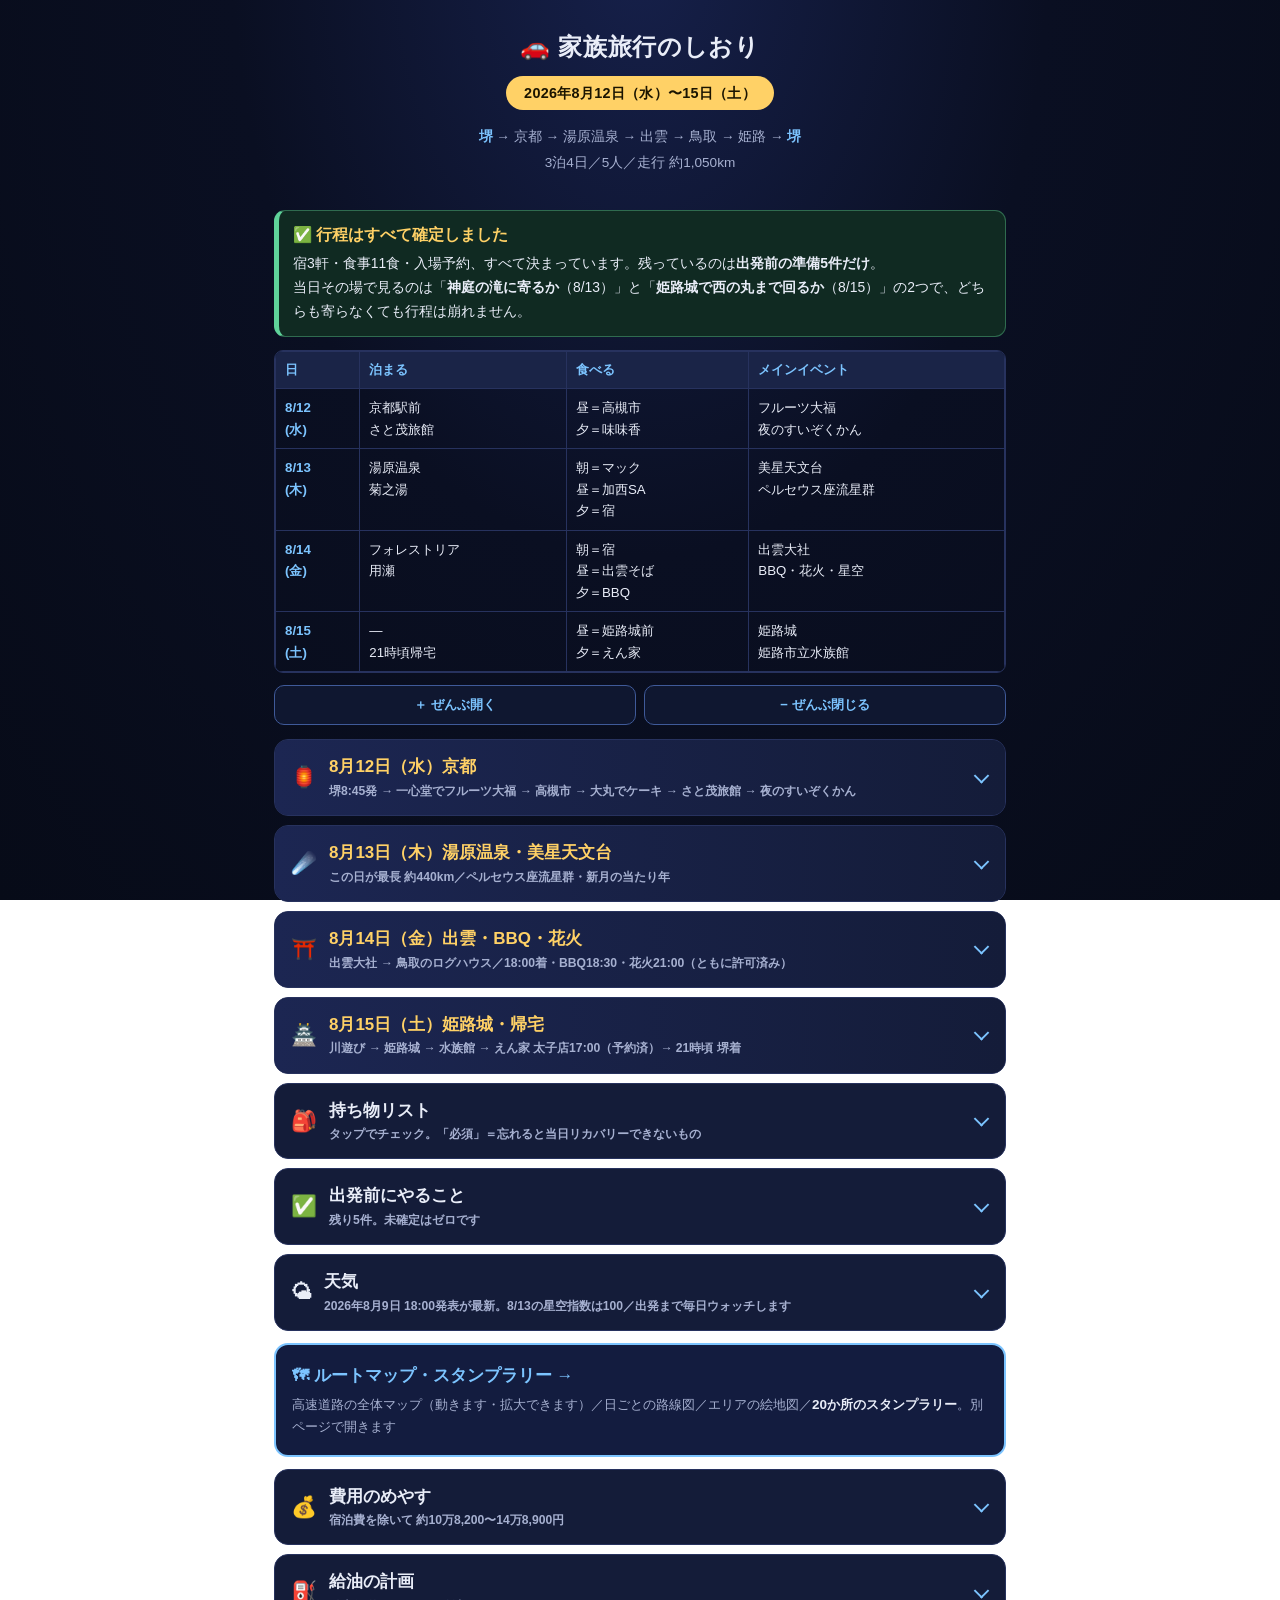
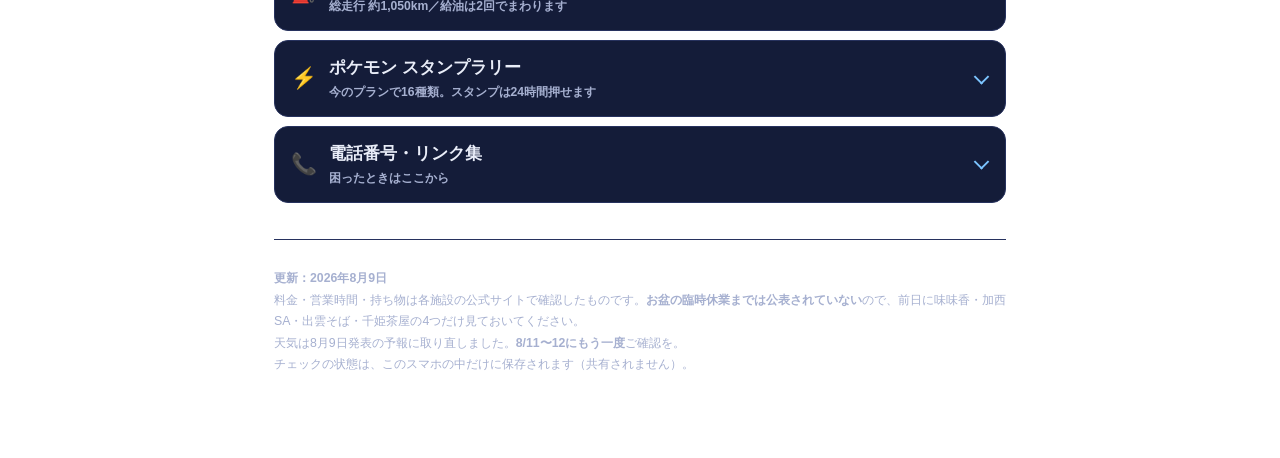
==== index.html @ fb2dd9f7 "旅のしおり・ルートマップ（新リポジトリ。設計書2本は非公開に変更）" ====
<!DOCTYPE html>
<html lang="ja">
<head>
<meta charset="utf-8">
<meta name="robots" content="noindex,nofollow,noarchive,nosnippet">
<meta name="googlebot" content="noindex,nofollow">
<meta name="referrer" content="no-referrer">
<meta name="viewport" content="width=device-width, initial-scale=1, viewport-fit=cover">
<meta name="theme-color" content="#070b18">
<meta name="apple-mobile-web-app-capable" content="yes">
<meta name="apple-mobile-web-app-title" content="旅のしおり">
<title>家族旅行のしおり｜2026年8月12日〜15日</title>
<style>
  :root{
    --bg1:#16204a; --bg2:#0a0f22; --bg3:#070b18;
    --card:#141c39; --card2:#0f1730; --line:#27325e;
    --tx:#e9edf8; --tx2:#a6b0d0;
    --acc:#ffd166; --acc2:#7cc4ff; --ok:#5fd39a; --warn:#ff8f7a; --pk:#ff9ecb;
  }
  *{box-sizing:border-box;-webkit-text-size-adjust:100%;-webkit-tap-highlight-color:transparent}
  body{margin:0;background:radial-gradient(ellipse at 50% -5%,var(--bg1) 0%,var(--bg2) 45%,var(--bg3) 100%);
       background-attachment:fixed;color:var(--tx);
       font-family:"Hiragino Sans","Yu Gothic",-apple-system,"Segoe UI",sans-serif;
       line-height:1.72;font-size:16px;padding-bottom:env(safe-area-inset-bottom)}
  .wrap{max-width:760px;margin:0 auto;padding:0 14px 70px}

  /* ---------- header ---------- */
  header{text-align:center;padding:30px 6px 22px}
  h1{font-size:1.5rem;margin:0 0 12px;line-height:1.4;letter-spacing:.03em}
  .dates{display:inline-block;background:var(--acc);color:#1a1400;font-weight:900;
         border-radius:999px;padding:5px 18px;font-size:.9rem;letter-spacing:.02em}
  .route{color:var(--tx2);font-size:.85rem;margin:14px 0 0;line-height:1.85}
  .route b{color:var(--acc2)}

  /* ---------- controls ---------- */
  .ctl{display:flex;gap:8px;margin:6px 0 14px}
  .ctl button{flex:1;background:var(--card2);border:1px solid #3f5a99;border-radius:10px;
              color:var(--acc2);font-weight:800;font-size:.83rem;padding:10px 8px;cursor:pointer;
              font-family:inherit}
  .ctl button:active{background:#16224a}

  /* ---------- accordion ---------- */
  details{background:var(--card);border:1px solid var(--line);border-radius:14px;
          margin:9px 0;overflow:hidden}
  details[open]{border-color:#3d4d86}
  summary{list-style:none;cursor:pointer;padding:15px 16px;display:flex;align-items:center;gap:12px;
          font-weight:800;font-size:1.06rem;line-height:1.45;position:relative;padding-right:44px}
  summary::-webkit-details-marker{display:none}
  summary:after{content:"";position:absolute;right:18px;top:50%;width:9px;height:9px;
                border-right:2.5px solid var(--acc2);border-bottom:2.5px solid var(--acc2);
                transform:translateY(-70%) rotate(45deg);transition:.22s}
  details[open]>summary:after{transform:translateY(-20%) rotate(225deg)}
  summary .em{font-size:1.3rem;line-height:1;flex:0 0 auto}
  summary .h{flex:1;min-width:0}
  summary .h .n{display:block;color:var(--tx)}
  summary .h .s{display:block;font-size:.76rem;font-weight:600;color:var(--tx2);margin-top:2px;line-height:1.5}
  .day>summary{background:linear-gradient(90deg,#1c2652,#141c39)}
  .day>summary .n{color:var(--acc)}
  .inner{padding:2px 15px 18px;border-top:1px solid var(--line)}
  .today>summary{box-shadow:inset 4px 0 0 var(--ok)}
  .today>summary .h .s:before{content:"今日 ";color:var(--ok);font-weight:900}

  /* ---------- timeline ---------- */
  .tl{position:relative;margin:14px 0 4px;padding-left:2px}
  .ev{display:flex;gap:11px;padding:0 0 15px;position:relative}
  .ev:before{content:"";position:absolute;left:36px;top:22px;bottom:-4px;width:2px;background:var(--line)}
  .ev:last-child:before{display:none}
  .tm{flex:0 0 62px;text-align:right;font-size:.78rem;font-weight:800;color:var(--acc2);
      font-variant-numeric:tabular-nums;line-height:1.45;padding-top:2px;position:relative}
  .tm:after{content:"";position:absolute;right:-13px;top:7px;width:9px;height:9px;border-radius:50%;
            background:var(--bg3);border:2.5px solid var(--line)}
  .ev.key .tm:after{background:var(--acc);border-color:var(--acc)}
  .ev.opt .tm:after{background:var(--bg3);border-style:dashed}
  .bd{flex:1;min-width:0;padding-left:10px}
  .ttl{font-weight:800;font-size:.97rem;margin:0 0 3px;line-height:1.5}
  .ev.key .ttl{color:var(--acc)}
  .ds{font-size:.845rem;color:var(--tx2);margin:0;line-height:1.72}
  .ds strong{color:var(--tx)}
  .ds .ok{color:var(--ok)}.ds .no{color:var(--warn)}

  /* ---------- boxes ---------- */
  .box{border-radius:11px;padding:12px 14px;margin:13px 0;font-size:.87rem;line-height:1.72}
  .box p{margin:0}
  .ans{background:#102a22;border:1px solid #2f6b4f;border-left:5px solid var(--ok)}
  .info{background:#101d33;border:1px solid #2c4468;border-left:5px solid var(--acc2)}
  .alert{background:#2a1420;border:1px solid #74304a;border-left:5px solid var(--warn)}
  .big{font-size:.97rem;font-weight:800;color:var(--acc);display:block;margin-bottom:6px;line-height:1.5}
  .box ul,.box ol{padding-left:1.2em;margin:5px 0}
  .box li{margin:4px 0}

  /* ---------- table ---------- */
  .tbl{overflow-x:auto;-webkit-overflow-scrolling:touch;margin:12px 0;
       border-radius:9px;border:1px solid var(--line)}
  table{border-collapse:collapse;width:100%;min-width:430px;font-size:.83rem}
  th,td{border:1px solid var(--line);padding:8px 9px;text-align:left;vertical-align:top;line-height:1.62}
  th{background:#1a2447;color:var(--acc2);font-size:.79rem;white-space:nowrap;font-weight:800}
  td.t{white-space:nowrap;color:var(--acc2);font-weight:800;font-variant-numeric:tabular-nums}
  tr.sum td{background:#1a2447;font-weight:800}

  /* ---------- checklist ---------- */
  .it{background:var(--card2);border:1px solid var(--line);border-radius:10px;margin:7px 0;transition:.2s}
  .it.done{opacity:.4;border-color:#2f6b4f}
  .it label{display:flex;gap:11px;padding:11px 12px;cursor:pointer;align-items:flex-start}
  .it input{display:none}
  .cbx{flex:0 0 22px;width:22px;height:22px;border-radius:7px;border:2px solid #3f5a99;
       background:#0b1128;margin-top:1px;position:relative;transition:.18s}
  .it.done .cbx{background:var(--ok);border-color:var(--ok)}
  .it.done .cbx:after{content:"✓";position:absolute;inset:0;display:flex;align-items:center;
                      justify-content:center;color:#06121d;font-weight:900;font-size:.92rem}
  .it .cbody{flex:1;min-width:0}
  .it .ct{font-weight:700;font-size:.92rem;margin:0;line-height:1.5}
  .it.done .ct{text-decoration:line-through}
  .it .cd{color:var(--tx2);font-size:.8rem;margin:2px 0 0;line-height:1.65}
  .it .cd strong{color:var(--tx)}
  .must .ct:before{content:"必須";background:var(--warn);color:#2a0d0d;font-size:.63rem;font-weight:900;
                   border-radius:999px;padding:1px 7px;margin-right:6px;vertical-align:2px;display:inline-block}
  .pgr{display:flex;align-items:center;gap:9px;margin:10px 0 4px}
  .pgr .c{font-size:.86rem;font-weight:900;color:var(--acc);white-space:nowrap;font-variant-numeric:tabular-nums}
  .bar{flex:1;height:7px;background:#1a2547;border-radius:99px;overflow:hidden}
  .bar i{display:block;height:100%;width:0;background:linear-gradient(90deg,#7cc4ff,#5fd39a);
         border-radius:99px;transition:width .4s}


  /* ---------- 地図 ---------- */
  .mapwrap{background:#fdf6e3;border-radius:14px;padding:10px 8px 6px;margin:14px 0;
           box-shadow:inset 0 0 0 3px #e8dcc0, 0 4px 16px rgba(0,0,0,.35)}
  .mapwrap svg{display:block;width:100%;height:auto;
               font-family:"Hiragino Maru Gothic ProN","Yu Gothic",sans-serif}
  .maptitle{text-align:center;color:#7a6a4a;font-size:.8rem;font-weight:800;margin:2px 0 6px;
            font-family:"Hiragino Maru Gothic ProN",sans-serif}
  .mapnote{color:var(--tx2);font-size:.8rem;margin:8px 2px 0;line-height:1.7}
  .legend{display:flex;flex-wrap:wrap;gap:5px;margin:8px 0 2px;justify-content:center}
  .legend i{font-style:normal;font-size:.71rem;font-weight:800;border-radius:999px;
            padding:3px 9px;color:#2a1e05}
  /* ---------- スタンプ ---------- */
  .stampgrid{display:grid;grid-template-columns:repeat(auto-fill,minmax(96px,1fr));gap:8px;margin:12px 0}
  .st{background:#fdf6e3;border-radius:12px;padding:9px 5px 7px;text-align:center;cursor:pointer;
      box-shadow:inset 0 0 0 2px #e2d4b0;position:relative;transition:.18s;user-select:none;
      font-family:"Hiragino Maru Gothic ProN",sans-serif}
  .st:active{transform:scale(.94)}
  .st .ring{width:52px;height:52px;margin:0 auto 5px;border-radius:50%;border:2.5px dashed #c9b68a;
            display:flex;align-items:center;justify-content:center;font-size:1.5rem;
            background:#fffdf6;transition:.2s}
  .st .nm{font-size:.7rem;font-weight:800;color:#5a4a2a;line-height:1.35;display:block}
  .st .tm2{font-size:.62rem;color:#9b8a66;display:block;margin-top:1px;font-variant-numeric:tabular-nums}
  .st.got .ring{border:3px solid #d94f3d;border-style:solid;background:#fff0ec;transform:rotate(-8deg)}
  .st.got:after{content:"すんだ！";position:absolute;top:5px;right:5px;background:#d94f3d;color:#fff;
                font-size:.56rem;font-weight:900;border-radius:999px;padding:1px 6px;transform:rotate(8deg)}
  .st.got .nm{color:#a8321f}
  .stbar{display:flex;align-items:center;gap:9px;margin:10px 0 2px}
  .stbar .c{font-size:.85rem;font-weight:900;color:var(--acc);white-space:nowrap;font-variant-numeric:tabular-nums}

  /* ---------- ポケモン路線図 ---------- */
  .line{position:relative;padding:4px 0 4px 46px;margin:10px 0}
  .line:before{content:"";position:absolute;left:19px;top:12px;bottom:12px;width:9px;border-radius:9px;
               background:repeating-linear-gradient(180deg,#5b6a92 0 14px,#7385ad 14px 28px)}
  .sta{position:relative;background:#fdf6e3;border-radius:12px;padding:9px 11px;margin:9px 0;
       box-shadow:inset 0 0 0 2px #e2d4b0;cursor:pointer;transition:.16s;
       font-family:"Hiragino Maru Gothic ProN","Yu Gothic",sans-serif}
  .sta:active{transform:scale(.985)}
  .sta:before{content:"";position:absolute;left:-32px;top:50%;transform:translateY(-50%);
              width:17px;height:17px;border-radius:50%;background:#fff;border:4px solid #98a8cc;z-index:2}
  .sta.got:before{background:#d94f3d;border-color:#d94f3d}
  .sta.got{box-shadow:inset 0 0 0 3px #d94f3d;background:#fff3ef}
  .sta .d{font-size:.63rem;font-weight:900;color:#fff;background:#98a8cc;border-radius:999px;
          padding:1px 7px;display:inline-block;margin-bottom:3px}
  .sta .n2{font-size:.9rem;font-weight:900;color:#3d3222;display:block;line-height:1.4}
  .sta .p2{margin-top:4px;display:flex;flex-wrap:wrap;gap:4px}
  .sta .p2 b{font-size:.7rem;font-weight:800;background:#ffe3f0;color:#a83a6e;border:1.5px solid #f0a8c8;
             border-radius:6px;padding:1px 7px}
  .sta .p2 b.leg{background:#fff2c9;color:#8a6a10;border-color:#e8c860}
  .sta .p2 b.dup{background:#eceff5;color:#8a93a8;border-color:#ccd3e0}
  .sta.got:after{content:"押した！";position:absolute;top:7px;right:9px;background:#d94f3d;color:#fff;
                 font-size:.58rem;font-weight:900;border-radius:999px;padding:1px 7px}
  .sta .no{font-size:.66rem;color:#8a7a5a;display:block;margin-top:3px;line-height:1.5}

  .roadbox{background:#080d22;border-radius:14px;padding:8px 6px 4px;margin:10px 0;
           box-shadow:inset 0 0 0 2px #1d2750, 0 4px 14px rgba(0,0,0,.5)}
  .roadbox svg{display:block;width:100%;height:auto;
      font-family:"Hiragino Sans","Yu Gothic",sans-serif}
  .roadttl{display:flex;align-items:center;gap:8px;margin:2px 4px 6px}
  .roadttl b{font-size:.86rem;font-weight:900;color:var(--tx)}
  .roadttl i{font-style:normal;font-size:.66rem;font-weight:900;border-radius:999px;padding:2px 9px;color:#101733}
  .rsa .dot{transition:.2s}
  .rsa.got .dot{fill:#d94f3d;stroke:#ffd9d2}
  .rkey{display:flex;flex-wrap:wrap;gap:10px;justify-content:center;margin:10px 0 2px;
        font-size:.72rem;color:var(--tx2)}
  .rkey span{display:flex;align-items:center;gap:4px}
  .rkey b{display:inline-block;width:13px;height:13px;background:#fff8e1;border:2.5px solid #ffd166;border-radius:3px}
  .rkey em{display:inline-block;width:11px;height:11px;background:#0d1430;border:2.2px solid #cdd7f5;transform:rotate(45deg)}
  .rkey u{display:inline-block;width:11px;height:11px;border-radius:50%;background:#fff;border:2.5px solid #7cc4ff}
  .rkey s{display:inline-block;width:11px;height:11px;border-radius:50%;background:#5fe39a;box-shadow:0 0 7px #5fe39a}

  #netwrap svg{display:block;width:100%;height:auto;font-family:"Hiragino Sans","Yu Gothic",sans-serif}
  .daybtns{display:flex;flex-wrap:wrap;gap:5px;margin:10px 0 4px}
  .daybtns button{flex:1 1 auto;min-width:62px;border:1.5px solid #3f5a99;background:#0f1730;color:var(--tx2);
    font-family:inherit;font-weight:900;font-size:.74rem;border-radius:9px;padding:8px 4px;cursor:pointer;transition:.15s}
  .daybtns button.on{color:#101733}
  .daybtns button[data-d=all].on{background:#cdd7f5;border-color:#cdd7f5}
  .daybtns button[data-d=d12].on{background:#ffb84d;border-color:#ffb84d}
  .daybtns button[data-d=d13].on{background:#7cc4ff;border-color:#7cc4ff}
  .daybtns button[data-d=d14].on{background:#8fd68a;border-color:#8fd68a}
  .daybtns button[data-d=d15].on{background:#f7a8c8;border-color:#f7a8c8}
  #netwrap.f-d12 .rt:not(.d12),#netwrap.f-d13 .rt:not(.d13),
  #netwrap.f-d14 .rt:not(.d14),#netwrap.f-d15 .rt:not(.d15){opacity:.06}
  #netwrap .rt{transition:opacity .25s}
  /* ---------- misc ---------- */
  h3{font-size:.98rem;margin:22px 0 6px;color:var(--acc2);line-height:1.5}
  .lead{color:var(--tx2);font-size:.85rem;margin:8px 0}
  ul{padding-left:1.2em;font-size:.87rem}li{margin:4px 0}
  a{color:var(--acc2);word-break:break-word}
  .ok{color:var(--ok)}.no{color:var(--warn)}
  .chip{display:inline-block;font-size:.66rem;font-weight:900;padding:1px 8px;border-radius:999px;
        margin-left:5px;vertical-align:2px}
  .cf{background:var(--ok);color:#06121d}.cb{background:var(--acc);color:#1a1400}
  .ce{background:#2b3765;color:var(--tx2)}
  .pkm{display:inline-block;background:#3a2740;border:1px solid #7d4f6a;color:var(--pk);
       font-size:.72rem;font-weight:800;border-radius:6px;padding:1px 7px;margin:1px 3px 1px 0}
  .lnk{margin:12px 0 0;font-size:.82rem}
  .lnk a{display:inline-block;background:var(--card2);border:1px solid #3f5a99;border-radius:8px;
         padding:6px 11px;margin:0 5px 5px 0;text-decoration:none;font-weight:700}
  .lnk a.tel{background:#0d2a1f;border-color:#2f6b4f;color:var(--ok)}
  .top{position:fixed;right:12px;bottom:calc(14px + env(safe-area-inset-bottom));z-index:99;
       background:var(--acc);color:#1a1400;font-weight:900;font-size:.78rem;border-radius:999px;
       padding:10px 15px;text-decoration:none;box-shadow:0 3px 14px rgba(0,0,0,.55);
       opacity:0;pointer-events:none;transition:.25s;border:none;cursor:pointer;font-family:inherit}
  .top.on{opacity:1;pointer-events:auto}
  footer{margin-top:36px;padding-top:16px;border-top:1px solid var(--line);
         color:var(--tx2);font-size:.77rem;line-height:1.75}
  @media(max-width:400px){
    .wrap{padding:0 10px 60px} h1{font-size:1.3rem}
    summary{font-size:.99rem;padding:13px 40px 13px 13px} .inner{padding:2px 12px 16px}
    .tm{flex:0 0 54px;font-size:.74rem} .ev:before{left:29px}
  }
</style>
</head>
<body>
<button class="top" id="top" aria-label="上へ">▲ 上へ</button>
<div class="wrap">

<header>
  <h1>🚗 家族旅行のしおり</h1>
  <span class="dates">2026年8月12日（水）〜15日（土）</span>
  <p class="route"><b>堺</b> → 京都 → 湯原温泉 → 出雲 → 鳥取 → 姫路 → <b>堺</b><br>
  3泊4日／5人／走行 約1,050km</p>
</header>

<div class="box ans">
  <span class="big">✅ 行程はすべて確定しました</span>
  <p>宿3軒・食事11食・入場予約、すべて決まっています。残っているのは<strong>出発前の準備5件だけ</strong>。<br>
  当日その場で見るのは「<strong>神庭の滝に寄るか</strong>（8/13）」と「<strong>姫路城で西の丸まで回るか</strong>（8/15）」の2つで、どちらも寄らなくても行程は崩れません。</p>
</div>

<div class="tbl">
<table>
<tr><th>日</th><th>泊まる</th><th>食べる</th><th>メインイベント</th></tr>
<tr><td class="t">8/12<br>(水)</td><td>京都駅前<br>さと茂旅館</td><td>昼＝高槻市<br>夕＝味味香</td><td>フルーツ大福<br>夜のすいぞくかん</td></tr>
<tr><td class="t">8/13<br>(木)</td><td>湯原温泉<br>菊之湯</td><td>朝＝マック<br>昼＝加西SA<br>夕＝宿</td><td>美星天文台<br>ペルセウス座流星群</td></tr>
<tr><td class="t">8/14<br>(金)</td><td>フォレストリア<br>用瀬</td><td>朝＝宿<br>昼＝出雲そば<br>夕＝BBQ</td><td>出雲大社<br>BBQ・花火・星空</td></tr>
<tr><td class="t">8/15<br>(土)</td><td>—<br>21時頃帰宅</td><td>昼＝姫路城前<br>夕＝えん家</td><td>姫路城<br>姫路市立水族館</td></tr>
</table>
</div>

<div class="ctl">
  <button id="openAll">＋ ぜんぶ開く</button>
  <button id="closeAll">− ぜんぶ閉じる</button>
</div>

<!-- ==================== 8/12 ==================== -->
<details class="day" id="d12">
<summary><span class="em">🏮</span><span class="h"><span class="n">8月12日（水）京都</span>
<span class="s">堺8:45発 → 一心堂でフルーツ大福 → 高槻市 → 大丸でケーキ → さと茂旅館 → 夜のすいぞくかん</span></span></summary>
<div class="inner">

<div class="tl">
  <div class="ev"><div class="tm">08:45</div><div class="bd">
    <p class="ttl">自宅を出発</p>
    <p class="ds">まず一心堂へ。開店と同時に入るので、少し早めに出ます</p></div></div>

  <div class="ev key"><div class="tm">09:00<br>↓09:20</div><div class="bd">
    <p class="ttl">🍡 一心堂 本店でフルーツ大福（高槻市へのお土産）</p>
    <p class="ds">堺市東区日置荘原寺町19-7／<strong>072-285-6798</strong>／9:00〜19:00／<strong>駐車場8台</strong>／萩原天神駅ちかく<br>
    <strong class="ok">✅ 本来は水曜定休ですが、公式サイトに「8月12日(水)は休まず営業いたします」と告知が出ています。</strong><br>
    <strong>持ち帰り専門（イートインなし）。カードは使えますが、電子マネー・QR決済は不可</strong>です<br>
    <span class="no">⚠ フルーツ大福は<strong>消費期限が当日</strong>です（公式明記）。8月なので<strong>保冷剤を多めにもらってください</strong>。渡すまで車のエアコンの効くところに</span></p>
    <div class="lnk"><a href="https://www.google.com/maps/search/?api=1&query=%E4%B8%80%E5%BF%83%E5%A0%82%E6%9C%AC%E5%BA%97%20%E5%A0%BA%E5%B8%82%E6%9D%B1%E5%8C%BA%E6%97%A5%E7%BD%AE%E8%8D%98%E5%8E%9F%E5%AF%BA%E7%94%BA19-7">📍 地図</a><a href="tel:0722856798" class="tel">📞 072-285-6798</a><a href="https://issindo-osaka.com/">公式サイト</a></div></div></div>

  <div class="ev"><div class="tm">09:30</div><div class="bd">
    <p class="ttl">近畿道へ（松原ICが最寄り・約15分）</p>
    <p class="ds">近畿道 → <strong>吹田JCT</strong> → 名神（京都方面）へ</p></div></div>

  <div class="ev"><div class="tm">10:10<br>↓10:35</div><div class="bd">
    <p class="ttl">吹田SA（上り）</p>
    <p class="ds"><span class="pkm">ピカチュウ</span><span class="pkm">ルギア ★伝説</span><br>
    <strong>ここでスタンプ用紙をもらってください。</strong>吹田SA上りは「京都方面」の車線です</p></div></div>

  <div class="ev key"><div class="tm">10:55</div><div class="bd">
    <p class="ttl">🛣 高槻IC で降ります（茨木ICは通過）</p>
    <p class="ds"><strong class="ok">茨木ICは使いません。</strong>茨木で降りると国道171号を東へ8kmほど走ることになり、お盆の午前は流れが読めません。<br>
    <strong>そのまま名神を進んで、ひとつ先の「高槻JCT・IC」で降ります。</strong>名神の上り（京都・大山崎方面）からも下りからも高槻IC出口が使えることは、NEXCO西日本のジャンクション図で確認しました。<br>
    降りたら<strong>府道79号線</strong>を南へ。高槻ICは高槻市の北のはずれ（大字成合）なので、市街地までもう少し走ります</p></div></div>

  <div class="ev key"><div class="tm">11:15<br>↓13:15</div><div class="bd">
    <p class="ttl">高槻市 着・昼食</p>
    <p class="ds">ここで一心堂のフルーツ大福をお渡しします。<br>
    <span class="no">8/12は水曜。高槻は水曜定休の店が多いので、外で食べるならそこだけご注意を</span></p></div></div>

  <div class="ev"><div class="tm">13:30<br>↓14:00</div><div class="bd">
    <p class="ttl">高槻市を出発</p>
    <p class="ds">京都まで約25km・40〜50分</p></div></div>

  <div class="ev key"><div class="tm">14:30<br>↓15:45</div><div class="bd">
    <p class="ttl">🍰 大丸京都店（四条烏丸）でカットケーキ</p>
    <p class="ds">地階food売り場 10:00〜20:00。<strong>大丸は元日・1/2以外は無休</strong>なので8/12は営業日です。<br>
    地階「ごちそうパラダイス」洋菓子売場に集中しています：<strong>マールブランシュ</strong>（苺のショートケーキ712円ほか。生クリームが評判で子ども受け◎）、ヴィタメール、アンテノール、フレイバー（シフォンケーキ）<br>
    駐車場：四条高倉（9:00〜22:00）／大丸東洞院（9:45〜20:15）とも30分300円、<strong>10,000円以上で2時間無料</strong><br>
    <span class="ok">保冷剤を多めにもらってください。</span>このあとすぐ旅館の冷蔵庫に入れます</p></div></div>

  <div class="ev key"><div class="tm">16:00<br>↓16:25</div><div class="bd">
    <p class="ttl">🏮 さと茂旅館 チェックイン ＝ ケーキを冷蔵庫へ</p>
    <p class="ds">京都駅中央改札から徒歩3分。<strong>全20室が和室で全室バス・トイレ付</strong>（8〜12畳はセパレート）。<strong>全室に冷蔵庫あり</strong>。<br>
    <span class="ok">ここで一度荷物とケーキを置いてしまうのが、この日の要です</span></p></div></div>

  <div class="ev key"><div class="tm">16:40<br>↓17:45</div><div class="bd">
    <p class="ttl">🍛 夕食：京のカレーうどん 味味香 京都ポルタ店</p>
    <p class="ds">京都駅直結（ポルタ地下1階）なので旅館から歩けます。<strong>11:00〜22:00 通し・29席・予約不可</strong>。<br>
    <span class="no">※カレーだしは片栗粉でとろみをつけるあんかけ風＝とても熱いので、小さい子は冷ましてから</span></p>

    <details style="margin:10px 0 0;background:#0f1730">
    <summary style="padding:11px 13px;font-size:.9rem;padding-right:38px"><span class="em" style="font-size:1.05rem">🍛</span><span class="h"><span class="n" style="font-size:.93rem">味味香の詳細（行き方・メニュー・地図）</span></span></summary>
    <div class="inner" style="padding:2px 12px 14px">

      <div class="tbl"><table>
      <tr><th>項目</th><th>内容</th></tr>
      <tr><td class="t">店名</td><td><strong>京のカレーうどん 味味香 京都ポルタ店</strong>（みみこう）</td></tr>
      <tr><td class="t">住所</td><td>京都市下京区塩小路町902<br><strong>京都ポルタ B1F 東エリア「レストラン No.95」</strong></td></tr>
      <tr><td class="t">電話</td><td><a href="tel:0753523322">075-352-3322</a></td></tr>
      <tr><td class="t">営業</td><td><strong>11:00〜22:00（L.O. 21:30）</strong><br><span class="ok">通し営業なので、時間がずれても大丈夫です</span></td></tr>
      <tr><td class="t">定休日</td><td>ポルタの休館日のみ（＝8/12は営業）</td></tr>
      <tr><td class="t">席</td><td>29席・<span class="no">予約不可</span></td></tr>
      </table></div>

      <div class="box ans">
        <span class="big">🚶 行き方（旅館から徒歩5分・地上に出ません）</span>
        <p>公式の案内は「<strong>京都駅に着いたらすぐ地下に下りれば、ポルタの東エリアに味味香ポルタ店があります</strong>」。<br>
        目印は<strong>京都ポルタ B1F・東エリアのダイニングゾーン</strong>（ダイニングは11:00〜22:00、物販は20:30まで）。<br>
        <strong class="ok">地下を通っていけるので、8月の夕方でも涼しいまま行けるのが一番のメリットです。</strong></p>
      </div>

      <h3 style="margin-top:16px">🍽 メニュー（生魚・うなぎは出てきません）</h3>
      <div class="tbl"><table>
      <tr><th>種類</th><th>メニュー</th><th>価格</th></tr>
      <tr><td class="t">カレーうどん</td><td>鶏肉</td><td>1,280円</td></tr>
      <tr><td class="t"></td><td>かつ</td><td>1,480円</td></tr>
      <tr><td class="t ok">出汁のうどん<br>（子ども向き）</td><td class="ok"><strong>京あげきつね</strong></td><td>930円</td></tr>
      <tr><td class="t ok"></td><td class="ok"><strong>玉子とじ</strong></td><td>930円</td></tr>
      <tr><td class="t ok">丼</td><td class="ok"><strong>親子丼</strong></td><td>930円</td></tr>
      <tr><td class="t"></td><td>天丼</td><td>1,280円</td></tr>
      </table></div>
      <p class="lead"><strong class="ok">カレーが苦手でも「お出汁のうどん」と「親子丼」で全員まわせます。</strong>野菜が主役の料理はありません。5人で約5,000〜6,000円。</p>

      <div class="lnk">
        <a href="https://www.google.com/maps/search/?api=1&query=%E5%91%B3%E5%91%B3%E9%A6%99%20%E4%BA%AC%E9%83%BD%E3%83%9D%E3%83%AB%E3%82%BF%E5%BA%97">📍 地図（Googleマップ）</a>
        <a href="tel:0753523322" class="tel">📞 075-352-3322</a>
        <a href="https://mimikou.jp/porta/">味味香 公式</a>
        <a href="https://www.porta.co.jp/shopguide/detail/158">京都ポルタ 店舗ページ</a>
      </div>
    </div>
    </details>
  </div></div>

  <div class="ev key"><div class="tm">18:00<br>↓20:00</div><div class="bd">
    <p class="ttl">🐬 京都水族館「夜のすいぞくかん」</p>
    <p class="ds">梅小路公園まで車5分／徒歩20分。5人で<strong>8,900円</strong>。<br>
    <strong>18:00 イルカプログラム</strong>／<strong>18:48 日の入り → ライトアップ</strong>／19:15・19:30 ウォーターカーテン／企画展「くらげと傘と風鈴と」の夜ライトアップ。<br>
    入場受付19:00まで・<strong class="ok">前売り券を買っておいてください</strong></p></div></div>

  <div class="ev"><div class="tm">20:20</div><div class="bd">
    <p class="ttl">さと茂旅館へ戻る</p>
    <p class="ds">あとはお風呂に入って寝るだけです</p></div></div>

  <div class="ev key"><div class="tm">20:40<br>↓21:30</div><div class="bd">
    <p class="ttl">♨️ お風呂</p>
    <p class="ds">大浴場は<strong>16:00から翌9:00まで、男女別</strong>（公式FAQ）。清掃休止時間の記載はありません。<strong>2階（最大20名）と5階（最大18名）の2ヶ所</strong>で、腰掛けると滝のように湯が出る「背もたれ湯」付き。<br>
    <span class="ok">時間に追われないので、ゆっくりで大丈夫です</span></p></div></div>

  <div class="ev key"><div class="tm">21:30<br>↓22:00</div><div class="bd">
    <p class="ttl">🍰 お風呂上がりに、大丸のケーキ</p>
    <p class="ds">冷蔵庫に入れておいたものを部屋で。<span class="ok">これで初日はおしまいです</span></p></div></div>

  <div class="ev key"><div class="tm">22:00</div><div class="bd">
    <p class="ttl">🛌 就寝</p>
    <p class="ds">翌朝は7:30起床・8:30出発。<strong>この日はしっかり寝ておいてください</strong>——8/13は約440kmで、美星から戻るのが23:50になります</p></div></div>
</div>

<div class="box alert">
  <span class="big">🅿️ 駐車場だけ、情報が食い違っています</span>
  <p>さと茂旅館は<strong>公式サイトでは「駐車場なし・近隣コインパーキングを案内」</strong>、JTBと日本旅館協会のページでは<strong>「駐車場あり（有料10台）」</strong>。<br>
  公式が案内しているコインパーキング：三井のリパーク京都駅北第2（24時間以内2,000円）、タイムズ室町南／中（24時間2,000円）、三井のリパーク京都駅北（1,800円）、タイムズ新町／木津屋橋（1日2,200円）</p>
</div>

<div class="lnk">
  <a href="tel:0753716245" class="tel">📞 さと茂旅館 075-371-6245</a>
  <a href="https://www.satomo.co.jp/">さと茂旅館 公式</a>
  <a href="https://www.kyoto-aquarium.com/">京都水族館</a>
  <a href="https://www.daimaru.co.jp/kyoto/">大丸京都店</a>
</div>
</div>
</details>

<!-- ==================== 8/13 ==================== -->
<details class="day" id="d13">
<summary><span class="em">☄️</span><span class="h"><span class="n">8月13日（木）湯原温泉・美星天文台</span>
<span class="s">この日が最長 約440km／ペルセウス座流星群・新月の当たり年</span></span></summary>
<div class="inner">

<div class="tl">
  <div class="ev"><div class="tm">07:30</div><div class="bd">
    <p class="ttl">起床・支度</p>
    <p class="ds">朝食は買わずに出ます（下のマクドナルドで）</p></div></div>

  <div class="ev"><div class="tm">08:30</div><div class="bd">
    <p class="ttl">チェックアウト（10:00まで）→ 出発</p></div></div>

  <div class="ev key"><div class="tm">08:45<br>↓09:05</div><div class="bd">
    <p class="ttl">🍔 マクドナルド 1号線上鳥羽店（ドライブスルー）</p>
    <p class="ds">京都市南区上鳥羽麻ノ本町17／<strong>24時間営業・DTも24時間</strong>／駐車13台。<br>
    国道1号沿いで<strong>京都南ICの直前</strong>。寄り道がほぼゼロです。買ったら車内で食べながら高速へ。<br>
    <strong>朝マックは10:30まで。</strong>5人で1,700〜2,900円が目安。<br>
    <span class="no">※駐車13台と小さめ。混んでいたら十条大宮店（24時間・DT24時間・駐車37台）が保険。お盆の国道1号は朝から混むので20分みてあります</span><br>
    <span class="ok">※代案＝旅館の徒歩3〜5分にコンビニが4軒（ローソン京都駅前店24h／ファミマ京都タワー前店24h ほか）。出発前に歩いて買えば車を動かさずに済みます</span></p></div></div>

  <div class="ev"><div class="tm">09:10</div><div class="bd">
    <p class="ttl">京都南IC → 名神（車内で朝食）</p></div></div>

  <div class="ev"><div class="tm">10:10<br>↓10:35</div><div class="bd">
    <p class="ttl">宝塚北SA（新名神）</p>
    <p class="ds"><span class="pkm">ピカチュウ</span><span class="pkm">ゼルネアス ★伝説</span><br>
    西日本最大級のSA・旗艦店。グッズ販売とフォトパネルもあります</p></div></div>

  <div class="ev key"><div class="tm">11:25<br>↓12:25</div><div class="bd">
    <p class="ttl">🍽 加西SA（中国道・下り）で昼食</p>
    <p class="ds"><span class="pkm">ミズゴロウ</span><span class="pkm">ジュペッタ</span><br>
    1階のフードコート（24時間）。<strong>専門店ブースが並ぶ形ではなく、券売機で食券を買う一体型カウンター</strong>なので、5人バラバラに頼んで同じテーブルで食べられます。<br>
    <strong>甘口お子さまカレー600円</strong>／うどん・そば700〜880円（和風カレーうどん880円）／カレーライス750円／<strong>ビーフかつめし980円</strong>（加古川名物）／<strong>シン 世界一忙しいラーメン940円</strong>（加西SA下り限定）。<br>
    <span class="ok">「カツオかな？」とおっしゃっていたのは、<strong>加古川名物「ビーフかつめし」</strong>のことだと思われます（音声入力の変換ちがい）。</span>加西SA下りの看板メニューは<strong>この「ビーフかつめし980円」</strong>と<strong>「シン 世界一忙しいラーメン940円」</strong>の2枚看板なので、現地の券売機でこの2つを探せば間違いありません。<span class="no">※カツオ（鰹）のメニューは確認できませんでした</span><br>
    <span class="ok">5人でフードコートなら約4,150円。</span>混んでいたら2Fレストラン（平日10:00〜20:00・<strong>キッズコーナーあり</strong>・お子さまランチ1,000円）へ。ただし価格は倍近くになります</p></div></div>

  <div class="ev"><div class="tm">13:30<br>↓13:45</div><div class="bd">
    <p class="ttl">勝央SA（中国道・下り）</p>
    <p class="ds"><span class="pkm">クワッス</span><span class="pkm">チョロネコ</span><br>トイレ＋岡山土産だけサッと</p></div></div>

  <div class="ev key"><div class="tm">14:40<br>or 15:40</div><div class="bd">
    <p class="ttl">♨️ 湯原温泉 菊之湯 チェックイン</p>
    <p class="ds"><strong>チェックイン時に夕食の時間を確定してください。</strong>17:00にできれば美星に余裕が出ます。<br>
    <span class="ok">ついでに「深夜0時前に戻るので、玄関の施錠と入り方」も聞いておいてください</span></p></div></div>

  <div class="ev"><div class="tm">15:20<br>↓16:45</div><div class="bd">
    <p class="ttl">温泉街をさんぽ（徒歩）</p>
    <p class="ds"><strong>端から端まで徒歩10分</strong>のコンパクトな温泉街（宿17軒）。菊之湯からの徒歩時間：カランコロン大通り1分／寄りそい橋（45mの吊り橋）1分／砂湯2分／街かど物語2分／マスの自然釣場3分／<strong>湯原温泉ミュージアム5分</strong>／独楽の博物館8分。<br>
    <span class="ok"><strong>おすすめは湯原温泉ミュージアム</strong>（10:00〜18:00・火曜休なので8/13は営業）。1階無料／2階資料館200円、<strong>スリッパ卓球500円/30分</strong>、はんざきだるまの絵付け1,000円〜。お子さんが一番盛り上がるはず</span><br>
    <span class="no">※ドラゴン射的場は土曜のみ営業なので8/13は休みです</span></p></div></div>

  <div class="ev key"><div class="tm">16:00<br>↓16:45</div><div class="bd">
    <p class="ttl">♨️ お風呂は夕食前に済ませる</p>
    <p class="ds"><strong>美星から戻るのが23:50頃。</strong>夜に入ると就寝が1時近くになります。翌朝が早いので<strong>夕食前に入っておくのが正解</strong>です</p></div></div>

  <div class="ev key"><div class="tm">17:00<br>or 17:30</div><div class="bd">
    <p class="ttl">宿で夕食</p></div></div>

  <div class="ev"><div class="tm">19:00</div><div class="bd">
    <p class="ttl">美星天文台へ出発</p>
    <p class="ds">途中<strong>高梁SA（上り＝岡山方面）</strong><span class="pkm">クワッス</span><span class="pkm">オクタン</span>で休憩5〜10分<br>
    <span class="no">美星町にガソリンスタンドはありません。高速を降りる前に給油を</span></p></div></div>

  <div class="ev key"><div class="tm">20:45<br>↓22:00</div><div class="bd">
    <p class="ttl">☄️ 美星天文台 ペルセウス座流星群観察会 <span class="chip cf">予約済</span></p>
    <p class="ds">観察会は<strong>19:00〜翌00:30（受付18:30〜23:30）</strong>／<strong>合計2,000円・現金のみ</strong>（1人500円／未就学児は無料）／<strong class="no">予約完了メールのスクショ提示が必須</strong>（撮影済み ✅）。<br>
    <strong class="ok">公式が推奨している持ち物：レジャーシート・椅子・ブランケット。</strong>標高400m超なので上着は必須です。<br>
    <span class="no">※火を使うもの・杭・ペグは使用できません（公式）</span><br>
    <strong>20:28に天文薄明が終わる</strong>ので、20:45に着いた時にはもう完全な闇です。<strong class="ok">21時台はちょうど天の川のいちばん濃いところ（いて座）が真南にくる時間帯</strong>。下の時間割のとおりに見てください。<br>
    <span class="ok">当日の中止情報 → <a href="https://www.bao.city.ibara.okayama.jp/?p=4712">観察会のイベントページ</a>／<a href="https://www.bao.city.ibara.okayama.jp/">美星天文台トップ</a></span><br>
    <span class="no">※着いてみたら閉まっている、という可能性もゼロではありません（悪天候中止だと天文台は休館になり、敷地にも入れません）。その場合は<strong>高梁SAに寄って早めに宿へ戻る</strong>、が代案です。空が持ちそうなら現地判断で延ばす、で臨機応変にいきましょう</span></p></div></div>

  <div class="ev"><div class="tm">22:00<br>↓22:10</div><div class="bd">
    <p class="ttl">（帰り）高梁SA【下り＝米子方面】</p>
    <p class="ds"><span class="pkm">ワニノコ</span><span class="pkm">イエッサン</span><br>
    <strong class="ok">上りと下りで別のポケモンです。</strong>行きの上りがクワッス＋オクタン、帰りの下りがワニノコ＋イエッサン。<strong>寄り道ゼロで2種類増えます</strong>（スタンプは24時間押せます）</p></div></div>

  <div class="ev"><div class="tm">23:50<br>↓00:15</div><div class="bd">
    <p class="ttl">湯原着 → 就寝</p>
    <p class="ds">翌朝8:00朝食なので、<strong>7時間45分は眠れる計算</strong>です</p></div></div>

  <div class="ev opt"><div class="tm">◆</div><div class="bd">
    <p class="ttl">― ここから下は「余裕があれば」の候補です ―</p>
    <p class="ds">上の流れが確定版。<strong>時間が余ったときだけ</strong>、下を差し込んでください</p></div></div>

  <div class="ev opt"><div class="tm">14:00<br>↓15:00</div><div class="bd">
    <p class="ttl">（余裕があれば）神庭の滝</p>
    <p class="ds">久世ICで降りて約30分。<strong>落差110m・幅20m</strong>の名瀑で、駐車場から遊歩道5分。<strong>野生のニホンザル約160〜170匹</strong>が生息（会えない日もあります）。<br>
    8:30〜17:15（最終受付16:30）・駐車場無料／<strong>5人で1,800円</strong>。<br>
    <span class="no">※寄ると湯原着が15:30になり、温泉街の散策時間が減ります。<strong>加西SAを予定より早く出られたら</strong>、が判断基準です</span></p></div></div>
</div>

<div class="tbl"><table>
<tr><th>時刻</th><th>空のどこを見るか</th><th>何が見えるか</th><th>流星の目安</th></tr>
<tr><td class="t">20:45<br>〜21:00</td><td>まず<strong>どこも見ない</strong>（目を慣らす）</td><td>レジャーシートを敷いて寝転がるだけの15分。<strong>目が暗さに慣れるのに最低15分</strong>かかります。ここでスマホを見ると全部やり直し</td><td class="no">数える前の準備時間</td></tr>
<tr><td class="t ok">21:00<br>〜21:40</td><td class="ok"><strong>真南、こぶし2つ半ぶんの高さ</strong>（いて座）</td><td class="ok"><strong>天の川の本番。</strong>いて座＝銀河の中心方向が南の高度約26°でこの日の最高高度。そこから頭の真上（こと座ベガは高度85°でほぼ天頂）へ、天の川が背骨のように流れます。<strong>夏の大三角</strong>＝ベガ85°／デネブ62°／アルタイル57°で全部頭上</td><td>1時間に<strong>5〜8個</strong></td></tr>
<tr><td class="t">21:40<br>〜22:00</td><td><strong>北東、低いところ</strong>（ペルセウス座）＋空全体</td><td>放射点のペルセウス座が北東から昇ってくる時間。ただし高度はまだ11°→16°と低く、<strong>放射点そのものを凝視するのは逆効果</strong>。低い放射点のときは、地平線をなめるように流れる<strong>長い流星（出現数は少ないが1本が派手）</strong>が出ます</td><td>1時間に<strong>8〜11個</strong></td></tr>
<tr><td class="t no">22:00</td><td class="no" colspan="3"><strong>ここで撤収の予定です</strong>（下の「もう少し粘るなら」参照）</td></tr>
<tr><td class="t">〜23:00</td><td>空全体（放射点は北東・高度23°）</td><td>放射点が上がるほど数が増えます</td><td>1時間に<strong>約15個</strong></td></tr>
<tr><td class="t">〜00:30<br>（観察会終了）</td><td>空全体（放射点は北東・高度30°）</td><td>天の川のいて座側は南西に傾いて低くなります</td><td>1時間に<strong>約20個</strong></td></tr>
<tr><td class="t">明け方<br>3〜4時台</td><td>空全体（放射点は高度50〜60°）</td><td>ここが本当のピーク。<span class="no">ただし観察会は00:30で終了なので、この時間帯は選択肢にありません</span></td><td>1時間に<strong>約35個</strong>（国立天文台）</td></tr>
</table></div>

<div class="box info">
  <span class="big">⏳ 22:00で帰るのが惜しくなったら</span>
  <p>翌8/14は<strong>8:00朝食・8:45出発</strong>。湯原までの帰りは約1時間50分＋SA休憩なので、逆算するとこうなります。</p>
  <ul style="margin:0">
    <li><strong>22:00撤収</strong>（今の予定）→ 23:50着・00:15就寝 → <strong class="ok">睡眠7時間45分</strong>。流星は合計10〜15個くらい</li>
    <li><strong>23:00まで粘る</strong>→ 00:50着・01:15就寝 → <strong>睡眠6時間45分</strong>。流星は<strong>+15個</strong>、放射点が23°まで上がって数がはっきり増える1時間</li>
    <li><strong>00:30の終了まで</strong>→ 02:20着・02:45就寝 → <strong class="no">睡眠5時間15分</strong>。翌日は出雲大社まで走る日なので、ここは正直きついです</li>
  </ul>
  <p><strong class="ok">おすすめは22:00撤収のまま。</strong>どうしても、というときの落としどころが23:00です。<br>
  <span class="ok">小さい子がいるので、22:00に一度「帰るよ」と声をかけて、車に乗ってから決めるくらいがちょうどいいと思います</span></p>
</div>

<div class="box alert">
  <span class="big">🔎 確認できたこと／できなかったこと</span>
  <p><strong class="ok">確認できたこと：</strong>極大は8月13日11時頃・8月13日は新月・明け方で1時間に約35個（<a href="https://www.nao.ac.jp/astro/sky/2026/08-topics03.html">国立天文台</a>）／観察会19:00〜翌00:30・受付18:30〜23:30・1人500円（未就学児無料）・現金のみ・予約完了メールの提示必須・レジャーシート／椅子／ブランケット推奨・火気／杭／ペグ禁止・当日14時頃までに中止告知（<a href="https://www.bao.city.ibara.okayama.jp/?p=4712">美星天文台 観察会ページ</a>）。「<strong>ペルセウス座は21時ごろに昇ってくる</strong>」も公式の記載です。</p>
  <p><strong class="no">確認できなかったこと：</strong>上の表の<strong>時間帯ごとの流星の個数と、天の川・星の高度は、公式発表の数字ではありません。</strong>国立天文台の「明け方に約35個」を放射点の高さで割り戻したこちらの概算です（放射点が低いほど見える数は減ります）。<strong>実際の数は空の暗さと雲でいくらでも変わります</strong>ので、±で幅があるものとして見てください。当日の望遠鏡で何の天体を見せてくれるかも、公式には「望遠鏡による天体観察」としか出ておらず、対象は不明です。</p>
</div>

<div class="box ans">
  <span class="big">☄️ 2026年のペルセウス座流星群は「当たり年」です</span>
  <ul style="margin:0">
    <li><strong>極大は8月13日11時頃</strong>（日本では昼間）。そのため見頃は「12日夜〜13日未明」と「<strong>13日夜〜14日未明</strong>」の2夜で、<strong class="ok">私たちが行く13日の夜はそのど真ん中</strong>です</li>
    <li><strong class="ok">8月13日は新月。月明かりの影響をまったく受けません。</strong>条件としては最高です</li>
    <li>暗い空なら13日の夜明け頃で1時間に約35個。<strong>21時頃から流星は出始めます</strong></li>
    <li>目が暗さに慣れるまで<strong>最低15分</strong>。空を広く見渡すのがコツ</li>
  </ul>
</div>

<div class="box alert">
  <span class="big">⏰ 8/13の14時、公式サイトを見てください</span>
  <p><strong>「降雨等の悪天候が予想される場合、当日14時頃までにホームページで中止を告知します」</strong>と公式にあります。ちょうど<strong>湯原に着く直前</strong>なので、その頃に一度確認を。</p>
</div>

<div class="box info">
  <span class="big">🔦 白い懐中電灯は使わないでください</span>
  <p><strong>白い光を一瞬でも浴びると、暗さに慣れた目が15〜20分ぶんリセットされます。</strong>まわりの人にも迷惑になります。<br>
  <span class="ok">わざわざ赤いライトを買う必要はありません。<strong>懐中電灯やスマホのライトに赤いセロファンを輪ゴムで留めるだけ</strong>で十分です（100均・110円）。</span><br>
  おまけの利点として<strong>虫が寄ってきません</strong>。虫は青〜紫外線寄りの光に集まるので、白色LEDは蚊やガを呼びます。<br>
  駐車場から会場までの暗い道は白でOK。<strong>観望が始まったら赤に切り替える</strong>、という使い分けで十分です</p>
</div>

<div class="lnk">
  <a href="tel:0867622111" class="tel">📞 菊之湯 0867-62-2111</a>
  <a href="tel:0866874222" class="tel">📞 美星天文台 0866-87-4222</a>
  <a href="https://www.bao.city.ibara.okayama.jp/?p=4712">観察会ページ（当日14時に中止確認）</a>
  <a href="https://www.bao.city.ibara.okayama.jp/">美星天文台 公式トップ</a>
  <a href="https://www.nao.ac.jp/astro/sky/2026/08-topics03.html">国立天文台 流星群</a>
</div>
</div>
</details>

<!-- ==================== 8/14 ==================== -->
<details class="day" id="d14">
<summary><span class="em">⛩️</span><span class="h"><span class="n">8月14日（金）出雲・BBQ・花火</span>
<span class="s">出雲大社 → 鳥取のログハウス／18:00着・BBQ18:30・花火21:00（ともに許可済み）</span></span></summary>
<div class="inner">

<div class="box ans">
  <span class="big">⏱ 15分早めて、18:00着にしました</span>
  <p>「朝は早めに出る」「18:00頃に宿に着きたい」に合わせて、<strong>出発を 08:45 → 08:30 に15分前倒しし、その15分をそのまま午後に流しました。</strong>各スポットの滞在時間は一つも削っていません（SA20分・そば50分・参拝60分・道の駅15分・買い出し50分）。<br>
  <span class="ok">結果、出雲発 13:30（ご希望の「14:00前に出発」を満たします）、宿着 18:00、BBQ着火まで 30分の余裕。</span></p>
</div>

<div class="tl">
  <div class="ev"><div class="tm">07:45</div><div class="bd">
    <p class="ttl">菊之湯で朝食</p>
    <p class="ds">チェックイン時に<strong>「朝食は7:45で」</strong>とお伝えください（8:00しか無理なら、出発が15分後ろ倒しになるだけで行程は崩れません）。<br>
    <span class="no">※食事の場所（お食事処か部屋食か）は未確認です。下の「宿に電話で確認すること」を見てください</span></p></div></div>

  <div class="ev key"><div class="tm">08:30</div><div class="bd">
    <p class="ttl">湯原温泉を出発</p>
    <p class="ds"><strong>今日は約370km、旅の中で2番目に長い日です。</strong>前夜のうちに荷物を車へ戻しておくと、朝が10分違います</p></div></div>

  <div class="ev"><div class="tm">08:50<br>↓09:10</div><div class="bd">
    <p class="ttl">蒜山高原SA（米子道・下り）</p>
    <p class="ds"><span class="pkm">ミズゴロウ</span><span class="pkm">エルレイド</span><br>
    蒜山高原の景色も気持ちいい場所です。<strong>ここは20分で切り上げてください</strong><br>
    <span class="ok">※「ミズゴロウのサービスエリア」とおっしゃっていたのは、このSAのことです（ここのポケモンがミズゴロウ）</span></p></div></div>

  <div class="ev key"><div class="tm">11:20</div><div class="bd">
    <p class="ttl">出雲大社 大駐車場 着</p>
    <p class="ds">385台・<strong>無料</strong>・6:00〜20:00。<strong>神楽殿のすぐ北西</strong>。満車なら第2駐車場（360台）か古代出雲歴史博物館駐車場（244台）。<br>
    <span class="no">お盆は神門通りが渋滞します。ここが今日いちばんの遅延ポイントです</span></p></div></div>

  <div class="ev key"><div class="tm">11:30<br>↓12:20</div><div class="bd">
    <p class="ttl">🍜 出雲そば</p>
    <p class="ds"><strong class="no">4店とも予約不可でした。開店直後に並ぶのが唯一の対策です。</strong>全店とも境内の外。<br>
    <strong>① そば処 八雲 本店（本命）</strong>＝76〜78席・お子様定食あり・座敷用子供椅子あり・<strong>大駐車場の目の前</strong>・4店で唯一うどん/丼もある・カード全対応／10:00〜15:00<br>
    ② 荒木屋＝64席（座敷40）・無料駐車場15台・そばぜんざい550円／11:00〜16:00<br>
    ③ 田中屋＝44席・キッズメニュー「うさぎさんプレート」・<span class="no">駐車場は軽3台のみ・現金/PayPayのみ</span><br>
    ④ かねや＝最安だが<span class="no">終了が早い</span><br>
    <span class="ok">8/14はどの店も定休日に当たりません。</span>ただし「売り切れ次第終了」なので早めに<br>
    <strong>小さい子には「釜揚げそば」</strong>が安全（温かい・つゆの量を調節できる・薬味を抜ける・器の積み替えなし）</p></div></div>

  <div class="ev key"><div class="tm">12:25<br>↓13:25</div><div class="bd">
    <p class="ttl">⛩️ 出雲大社 参拝（神楽殿からの逆回り）</p>
    <p class="ds">大駐車場に停めているので、神楽殿 → 勢溜 → 正式順路と回るのがラクです。<strong class="ok">「下り参道」は行きが下り＝帰りが登りなので、この回り方だと登りが分散して、いちばん下の子が最後にバテません。</strong><br>
    ①神楽殿（<strong>大注連縄は長さ13.6m・重さ5.2t</strong>）→ ②御本殿 西側遥拝所（<strong>御神座は西向きなので、ここが神様の正面</strong>）→ ③素鵞社（本殿の真後ろ）→ ④八足門 → ⑤拝殿（<strong>二礼四拍手一礼</strong>）→ ⑥銅鳥居 → ⑦ムスビの御神像 → ⑧<strong>松の参道</strong>（樹齢400年超・<strong class="ok">ここは日陰で涼しい</strong>）→ ⑨祓橋 → ⑩祓社 → ⑪勢溜の大鳥居<br>
    <span class="no">松の参道以外はほぼ日向です。帽子と水筒は必須</span></p></div></div>

  <div class="ev key"><div class="tm">13:30</div><div class="bd">
    <p class="ttl">出雲を出発 → 鳥取へ</p>
    <p class="ds"><strong class="ok">ご希望の「14:00前に出発」は、この行程で満たせています（元の13:45発でもOKでしたが、15分前倒しして余裕を作りました）。</strong>約185km・<strong>約3時間10分</strong>（山陰道の無料区間＋国道9号）。この旅で最長の移動区間です。休憩は1回だけ<br>
    <span class="no">※13:40を過ぎそうなら、神門通りでの寄り道はその場で打ち切ってください</span></p></div></div>

  <div class="ev"><div class="tm">15:00<br>↓15:15</div><div class="bd">
    <p class="ttl">🚻 道の駅 大山恵みの里（お手洗い休憩15分）</p>
    <p class="ds">山陰道 名和IC下車すぐ／9:00〜18:00／無料駐車場60台。出雲から約100km・1時間30分——<strong>ちょうど中間点で、小さい子の限界とも合います</strong>。トイレ18器以上＋多目的、授乳室あり。<br>
    晴れていれば大山がきれいに見えます。<strong>ソフトクリームだけ食べて出るくらいがちょうどいい</strong><br>
    <span class="ok">※買い出しはここではせず、次のエスマートでまとめてやります（二度手間になるのと、生鮮品を早く積むと保たないため）</span></p></div></div>

  <div class="ev key"><div class="tm">16:40<br>↓17:30</div><div class="bd">
    <p class="ttl">🛒 エスマート鳥取南IC店で買い出し（50分）</p>
    <p class="ds">鳥取南ICのすぐそば、宿へ向かう道の途中です。9:00〜21:00。<strong>ダイソー併設</strong>。<br>
    <strong>店内の回り方（1周30分）：</strong>⓪鮮魚カウンターで<strong>「発泡スチロールの箱をください」</strong>→カート下段へ → ①青果 → ②鮮魚 → ③<strong>精肉（ここに時間をかける）</strong> → ④パン・日配 → ⑤中央棚（調味料・日用品）→ ⑥飲料 → ⑦<strong class="ok">氷は必ず最後</strong> → ⑧レジ<br>
    袋詰め台で<strong>箱に「氷→肉→氷→魚」の順</strong>で重ねれば、30分の車内は余裕で持ちます。箱は<strong>足元ではなく荷室の日陰側</strong>へ。<br>
    <span class="no">※炭・網・トング・火おこし・照明・焚き火はレンタルに含まれるので買わないでください</span><br>
    <span class="ok">※翌朝（8/15）の朝食もここで買っておきます。ダイソーで<strong>虫よけの追加・蚊取り線香</strong>を足すならここで</span></p></div></div>

  <div class="ev key"><div class="tm">18:00</div><div class="bd">
    <p class="ttl">🏕️ フォレストリア用瀬 着・チェックイン</p>
    <p class="ds">標高400m・1棟貸切。<strong>日の入りは18:53</strong>。まだ十分明るいうちに着けます。荷下ろしは最小限にして、まず炭に火を<br>
    <span class="ok">※着いてすぐ、明るいうちに<strong>虫よけを全員に塗っておく</strong>のがコツです。暗くなってからだと塗り残しが出ます</span></p></div></div>

  <div class="ev"><div class="tm">18:15</div><div class="bd">
    <p class="ttl">🔥 BBQハウスへ移動・準備</p>
    <p class="ds">フォレストリアには<strong>屋内BBQハウスと屋外BBQエリアの両方</strong>があります。食材と発泡箱を運んで、テーブルと照明をセットしてから着火。<br>
    <span class="ok">雨や虫がつらければ屋内ハウスに切り替えられます。<strong>小さい子が限界ならこちら</strong></span></p></div></div>

  <div class="ev key"><div class="tm">18:30<br>↓21:00</div><div class="bd">
    <p class="ttl">🔥 BBQ <span class="chip cf">許可済</span></p>
    <p class="ds"><strong class="ok">公式FAQで確認：BBQセット3,000円なら「炭を用意し、炭おこしまでスタッフが行います」。持っていくのは食材・タレ・飲み物だけです。</strong>屋根付きなので雨でもできます。<br>
    <span class="no">※「器具・照明・テーブル・椅子・網・トング・焚き火」まで込みかは公式に明記がなく<strong>未確認</strong>。電話で「3,000円に何が付くか」だけ聞いておくと確実です。<strong>紙皿・紙コップは公式が「ご用意はございません」と明記</strong>しているので必ず持参を。虫よけも含まれません</span><br>
    <strong>18:30に着火 → 18:53に日の入り → 19:10頃から焼き始め</strong>という流れ。暗くなる頃には炭が安定しているので、いちばん段取りのいい時間割です。<br>
    <span class="ok">※押したら19:00開始でも問題ありません（照明がレンタルに含まれています）</span></p></div></div>

  <div class="ev key"><div class="tm">21:00<br>↓21:30</div><div class="bd">
    <p class="ttl">🎆 手持ち花火 <span class="chip cf">許可済</span></p>
    <p class="ds">BBQの火が残っているうちにやると着火がラクです。<strong class="no">水を張ったバケツ（またはペットボトルの水）を必ず用意してください。</strong><br>
    <strong class="ok">※花火 → 星空の順が正解です。</strong>先に星を見ると、花火の明るさで目がリセットされてしまいます</p></div></div>

  <div class="ev key"><div class="tm">21:30<br>↓22:30</div><div class="bd">
    <p class="ttl">✨ 宿の前で星空</p>
    <p class="ds"><strong>照明を消してから15〜20分</strong>で目が慣れます。花火の片づけをしている時間がちょうど目慣らしになります。まず南西の天の川 → 22時以降は流星が増えます<br>
    <span class="no">※ここが今日いちばん蚊に刺される時間帯です。BBQ前に塗った虫よけはこのあたりで切れますので、<strong>花火の前に一度塗り直し</strong>を</span></p></div></div>

  <div class="ev"><div class="tm">22:30<br>〜</div><div class="bd">
    <p class="ttl">🚿 シャワー（または翌朝に）</p>
    <p class="ds">1棟貸切なので順番待ちなし。眠かったら朝で大丈夫です。<span class="ok">虫よけを塗っているので、子どもだけでも寝る前に洗い流せると良いです</span></p></div></div>
</div>

<div class="box alert">
  <span class="big">📞 宿に電話で確認すること（菊之湯の食事場所）</span>
  <p><strong>聞くことは2つだけです。</strong>「8/13の夕食と 8/14の朝食は、<strong>お食事処（大広間）ですか、お部屋ですか</strong>」と、「<strong>朝食を 7:45 からにできますか</strong>」。<br>
  <strong>✅ 調べてわかったこと：</strong>公式サイトの「館内施設」に<strong>「お食事処」が掲載されています</strong>（千屋牛・奈義牛などを出す食事施設）。宴会場・大広間という名前の施設は公式サイトには出てきませんでした。<br>
  <strong class="no">❓ わからなかったこと（未確認）：</strong>公式のお料理ページ・客室ページ・FAQのどれにも、<strong>夕食・朝食の会場が明記されていません</strong>。部屋食プランの有無も、<strong>今回の予約プランがどちらになっているか</strong>も、ネットでは確認できませんでした。<strong>電話が確実です。</strong><br>
  <span class="ok">大広間だった場合は、「子ども連れなので、できれば端の席で」と一言添えておくと楽です。部屋食なら、朝の片づけを待たずに出発できるかも確認を</span></p>
</div>

<div class="box info">
  <span class="big">🤔 「参拝→そば」の順にするか？（両論併記）</span>
  <p>ご希望では「参拝してからお蕎麦」の順でしたが、行程表はあえて<strong>そば先</strong>のままにしてあります。理由を両方並べます。<br>
  <strong class="ok">■ そば先（現行・推奨）</strong>…出雲そばの4店は<strong>全店予約不可・売り切れ次第終了</strong>。お盆の11:30ならまだ席も蕎麦もあります。<strong>先に食べれば、子どもの空腹と暑さを同時に潰せる</strong>のも大きいです（参拝は日向を歩く60分）。<br>
  <strong class="no">■ 参拝先にする場合</strong>…<strong>11:25 参拝 → 12:25 そば → 13:20 駐車場戻り → 13:30 出発</strong>という入れ替えになります（発時刻は同じ）。メリットは<strong>参拝が比較的すいている時間帯になる</strong>こと。デメリットは<strong>12:25にそば屋に入ることになるため、売り切れと行列のリスクが上がる</strong>こと。④かねやはこの時間だと危ういです。<br>
  <strong>判断のタイミング：</strong>大駐車場に着いた11:20に、八雲本店（駐車場の目の前）の行列を見て決められます。<span class="ok">行列が短ければそのままそば、すでに長ければ先に参拝して出直し——という使い分けが一番現実的です。</span></p>
</div>

<div class="box info">
  <span class="big">🛒 買い出しの大枠（何を買うか）</span>
  <p>青果／鮮魚／<strong>精肉（ここが主役）</strong>／焼きそば・ごはん／パン・翌朝食／飲み物／<strong>氷</strong>。<br>
  <span class="ok">✅ <strong>包丁・まな板・鍋・フライパン・食器・炊飯器・電子レンジ・電気ケトル・トースターは備え付け</strong>（公式FAQ）。<strong>調味料も醤油・砂糖・塩・こしょう・ソース・食用油まであります</strong>。炭と炭おこしもレンタルに込み。</span><br>
  <span class="no">買うのは<strong>食材・焼肉のタレ・飲み物・氷</strong>と、<strong>紙皿・紙コップ・割り箸</strong>（公式が「用意なし」と明記）だけです。</span><br>
  <span class="ok">30分で終われば、そのぶんが丸ごと余裕になります（17:10発＝17:40宿着で、BBQまで約50分）</span></p>
</div>

<div class="lnk">
  <a href="tel:0867622111" class="tel">📞 菊之湯 0867-62-2111</a>
  <a href="tel:0858754051" class="tel">📞 フォレストリア用瀬 0858-75-4051</a>
  <a href="tel:0858853977" class="tel">📞 エスマート鳥取南IC店 0858-85-3977</a>
  <a href="https://www.yubara-kikunoyu.com/facility/">菊之湯 館内施設（公式）</a>
  <a href="https://www.forest-ria.com/">フォレストリア 公式</a>
  <a href="https://izumo-yakumo.com/">そば処 八雲 本店</a>
  <a href="https://izumooyashiro.or.jp/">出雲大社</a>
</div>
</div>
</details>

<!-- ==================== 8/15 ==================== -->
<details class="day" id="d15">
<summary><span class="em">🏯</span><span class="h"><span class="n">8月15日（土）姫路城・帰宅</span>
<span class="s">川遊び → 姫路城 → 水族館 → えん家 太子店17:00（予約済）→ 21時頃 堺着</span></span></summary>
<div class="inner">

<div class="box alert">
  <span class="big">⚠ 姫路城で先に知っておくこと（すべて公式）</span>
  <ul style="margin:0">
    <li><strong class="no">再入城できません。</strong>だから昼食を先に済ませる流れにしています。入城前にトイレ・給水・日焼け止めを</li>
    <li><strong class="no">有料エリアの中に飲食店・売店はありません。</strong>売店は改札を出てすぐ横＝<strong>退城後</strong></li>
    <li><strong class="no">ベビーカーは原則使用できません</strong>（入城時に所定の場所へ）。小さい子も自力で歩く前提。<strong>抱っこ紐を</strong></li>
    <li><strong class="no">天守内に冷房はありません。</strong>公式が「6〜10月は熱中症が疑われる方が非常に多い」と注意喚起しています</li>
    <li><strong class="ok">給水機は「改札口前」と「備前丸」。</strong>公式が<strong>蓋つきマイボトルの持参</strong>を推奨。人数分持っていってください</li>
    <li>クールスポット：改札口前（自販機・給水機・ミストファン）／二の丸いの門付近（テント・ベンチ）／水の一門前（ミストファン）／<strong>備前丸（ミストファン・給水機・テント・ベンチ）</strong></li>
    <li><strong>「手ぶら観光」を公式が呼びかけ。</strong>階段が多いのでリュックで両手を空けて</li>
    <li><strong class="no">令和8年7月上旬〜令和9年7月下旬は保存修理工事中。</strong>ニの櫓・水の一門などが対象で、備前丸の一部が資材置き場。<strong>訪問日はこの期間中</strong>です</li>
    <li>混雑時は1時間程度の待ちが出ることがある、と公式。<strong>当日の待ち時間は「大入実況」で見られます</strong></li>
  </ul>
</div>

<div class="tl">
  <div class="ev"><div class="tm">07:30</div><div class="bd">
    <p class="ttl">起床・朝食（前夜に買っておいたもの）</p></div></div>

  <div class="ev key"><div class="tm">08:00<br>↓08:40</div><div class="bd">
    <p class="ttl">💧 赤波川で水遊び（40分）</p>
    <p class="ds">花崗岩が川に削られてできた甌穴が南北1.2kmに30以上。姫路城に入るために1時間 → 40分に短縮しています。<br>
    <span class="no">※岩場なので裸足は危険。マリンシューズを。深さが読めない穴があるので、小さい子には浮力体を</span><br>
    <span class="ok">※濡れた水着を入れるビニール袋を人数分</span></p></div></div>

  <div class="ev key"><div class="tm">09:00</div><div class="bd">
    <p class="ttl">フォレストリア用瀬を出発</p>
    <p class="ds">用瀬IC → 鳥取道 → 佐用JCT → 中国道 → 播磨道 → 山陽道／約125km<br>
    <strong class="ok">給油はここで。</strong>JA-SS用瀬SS（7:00〜20:00）が最終スタンドです</p></div></div>

  <div class="ev key"><div class="tm">11:00</div><div class="bd">
    <p class="ttl">🅿️ 大手門駐車場 着</p>
    <p class="ds">姫路市本町68番地／<strong>普通車555台・終日営業</strong>／3時間以内600円・<strong>超過〜24時間900円</strong>（今回は3時間半なので900円）。現金・カード・電子マネー可／<strong>姫路城正面入口まで徒歩約10分</strong>。<br>
    <span class="no">※満車なら 姫山駐車場（246台・同料金）→ 城の北駐車場（148台・最初の30分無料）。大手前公園地下駐車場は2026年2月23日から長期閉鎖中なので、例年より満車リスクは高めです</span></p></div></div>

  <div class="ev key"><div class="tm">11:05<br>↓12:00</div><div class="bd">
    <p class="ttl">🍽 昼食：千姫茶屋（本命）</p>
    <p class="ds"><strong class="ok">場所：姫路城の「外」です。</strong>大手前通りをはさんで<strong>城の南向かい</strong>、市の複合施設「<strong>イーグレひめじ</strong>」の1階。姫路市本町68-290／<strong>079-288-4567</strong>。<br>
    <strong>大手門駐車場から徒歩4〜5分、そこから入城口までさらに徒歩10分</strong>という位置関係です。<span class="no">城の有料エリアの中には飲食店がないので、必然的に「外で先に食べる」形になります</span><br>
    <strong>11:00開店・年中無休・全席禁煙・60〜70席・座敷あり・カード可。</strong>そして<strong class="ok">お子さんにはミニうどんかふりかけご飯が無料でつきます</strong>。<br>
    うどん640〜1,650円／そば880〜1,870円／穴子丼セット2,420円／しらす丼2,376円。<span class="no">L.O.14:30なので昼のみの営業です</span><br>
    <strong class="ok">✅ PayPayが使えるので、この分の現金は用意しなくて大丈夫です。</strong><br>
    <strong>ほかの候補：</strong>たまごや（姫路のブランド卵「夢そだち」のTKG専門・ご飯と卵おかわり自由・<span class="no">22席のみ</span>・生魚も野菜もうなぎも出てこない）／グリル天平（姫路肉汁ハンバーグ・<span class="no">11:30開店・16席・現金のみ</span>）<br>
    <span class="ok">食べ終わったらトイレとマイボトルへの給水を。再入城できません</span></p></div></div>

  <div class="ev"><div class="tm">12:10</div><div class="bd">
    <p class="ttl">徒歩で入城口へ（約10分）</p></div></div>

  <div class="ev key"><div class="tm">12:20<br>↓14:20</div><div class="bd">
    <p class="ttl">🏯 姫路城</p>
    <p class="ds"><strong>おとな1人2,500円／<span class="ok">18歳未満は無料</span>＝合計5,000円</strong>（2026年3月に改定）。入城は16:00まで。<br>
    所要の目安は<strong>天守群のみ約1時間／西の丸を含む全域で90〜120分</strong>。<br>
    <strong class="ok">判断ポイント：12:20の時点で待ち時間が30分を超えていたら、西の丸は諦めて天守群だけに絞ってください。</strong>そうすれば水族館の時間が守れます</p></div></div>

  <div class="ev"><div class="tm">14:30</div><div class="bd">
    <p class="ttl">駐車場を出発 → 手柄山へ</p>
    <p class="ds">約3km・10分</p></div></div>

  <div class="ev key"><div class="tm">14:45<br>↓16:20</div><div class="bd">
    <p class="ttl">🐟 姫路市立水族館</p>
    <p class="ds">9:00〜17:00（入館16:30まで）／<strong>5人で1,700円</strong>。<br>
    手柄山第1立体駐車場：477台・8:30〜22:00・<strong>時間に関係なく1回200円</strong>・3Fが館内直結。<br>
    <span class="no">館内に売店・レストランはありません（自販機1台のみ）</span><br>
    <span class="ok">屋上の「じゃぶじゃぶ小川」で魚と遊べます（朝の川遊びの続きに）</span></p></div></div>

  <div class="ev"><div class="tm">16:30</div><div class="bd">
    <p class="ttl">出発 → 太子町へ</p>
    <p class="ds">約12km・20〜25分（太子竜野バイパス経由）<br>
    <span class="no">※太子町は姫路の西隣。堺とは逆方向に戻る形です</span></p></div></div>

  <div class="ev key"><div class="tm">17:00<br>↓18:45</div><div class="bd">
    <p class="ttl">🥩 夕食：姫路ステーキ 溶岩焼き えん家 太子店 <span class="chip cf">予約済</span></p>
    <p class="ds">揖保郡太子町東保323-4／<strong>079-263-7729</strong>／<strong>全席禁煙</strong>／30台／46席／半個室・座敷あり<br>
    <strong>牛ヘレステーキ 100g 2,233円／150g 3,146円／200g 4,059円</strong>（脂の少ない赤身）／えん家ステーキ100g 1,518円〜／黒毛和牛×天草豚ハンバーグ180g 1,628円／<strong class="ok">お子様セット748円</strong>（白ご飯・カットステーキ・ウィンナー・ハンバーグ・ミニサラダ・ゼリー・ドリンク）／御膳セット＋495円（ご飯大盛り無料）<br>
    <strong class="no">⚠ 支払いは現金かPayPayのみ。カード・電子マネーは使えません</strong></p></div></div>

  <div class="ev"><div class="tm">18:45</div><div class="bd">
    <p class="ttl">太子町を出発</p>
    <p class="ds">太子東ランプ → 姫路バイパス → 第二神明 → 阪神高速、または山陽道</p></div></div>

  <div class="ev"><div class="tm">19:25<br>↓19:40</div><div class="bd">
    <p class="ttl">加西SA（中国道・上り）</p>
    <p class="ds"><span class="pkm">メッソン</span><span class="pkm">マニューラ</span>／スタンプとトイレだけ15分</p></div></div>

  <div class="ev"><div class="tm">20:20<br>↓20:35</div><div class="bd">
    <p class="ttl">西宮名塩SA（中国道・上り）</p>
    <p class="ds"><span class="pkm">アシマリ</span><span class="pkm">ロトム</span>／スタンプとトイレだけ15分。<strong>渋滞予測は20:00で終了</strong>なので、ここを通るのはその後。キッズルームがフードコート併設</p></div></div>

  <div class="ev key"><div class="tm">21:00<br>〜21:30</div><div class="bd">
    <p class="ttl">🏠 堺 着 — おつかれさまでした</p></div></div>
</div>

<div class="box ans">
  <span class="big">🚗 帰り道は「ルート」ではなく「時間」をずらします</span>
  <p>NEXCO西日本の公式予測（8/15・土・上り）：<strong>中国道 宝塚西トンネル付近／神戸JCT⇒宝塚IC／14:00〜20:00・ピーク16時・最大10km・通過40分</strong>（通常10分）。<br>
  <strong class="no">山陽道に逃げても神戸JCTで合流するので、渋滞そのものは避けられません。</strong>できるのは時間をずらすことだけ。<br>
  <strong class="ok">→ 18:45に太子町を出れば、宝塚を通るのが20:00過ぎ。</strong>渋滞予測の時間帯を丸ごと外せます。しかも加西SAと西宮名塩SAを両方通るので<strong>ポケモンも4種</strong>。<br>
  「渋滞をよけるために早く帰る」のではなく「<strong>どうせ食べるなら渋滞が緩むまでゆっくり食べる</strong>」——これが一番ラクです。渋滞の車内で「お腹すいた」が始まるのが、いちばんしんどいので。</p>
</div>

<div class="lnk">
  <a href="tel:0792637729" class="tel">📞 えん家 太子店 079-263-7729</a>
  <a href="tel:0792884567" class="tel">📞 千姫茶屋 079-288-4567</a>
  <a href="tel:0792970321" class="tel">📞 姫路市立水族館 079-297-0321</a>
  <a href="https://www.city.himeji.lg.jp/castle/">姫路城 公式</a>
  <a href="https://www.himejicastle.jp/">大入実況（待ち時間）</a>
</div>
</div>
</details>

<!-- ==================== 持ち物 ==================== -->
<details id="pack">
<summary><span class="em">🎒</span><span class="h"><span class="n">持ち物リスト</span>
<span class="s">タップでチェック。「必須」＝忘れると当日リカバリーできないもの</span></span></summary>
<div class="inner">

<div class="pgr"><span class="c" id="pcnt">0 / 0</span><span class="bar"><i id="pfill"></i></span></div>

<div class="box info">
  <span class="big">🔖 「必須」マークの意味</span>
  <p><strong>忘れたとき、当日その場でリカバリーできないもの</strong>につけています。<strong>8/13の美星（山の上・買える店なし）</strong>と<strong>8/15（姫路→帰宅で買い物に寄る場所なし）</strong>という2つの「逃げ場のない場面」があるので、そこで使う物が多めです。<br>
  <span class="ok">逆に8/14はエスマート＋ダイソーに寄るので、その日に使う物は忘れてもなんとかなります。</span></p>
</div>

<h3>1. 貴重品・スマホ</h3>
<div class="it must"><label><input type="checkbox"><span class="cbx"></span><span class="cbody">
  <p class="ct">現金 3万円</p>
  <p class="cd">カードが使えない場面：<strong>えん家 太子店 12,000〜15,000円</strong>（現金かPayPay）／<strong class="no">美星天文台 2,000円ちょうど（現金のみ・ここだけはPayPay不可）</strong>／出雲そばの一部（本命の八雲本店はカード可）／<strong>8/12の京都の駐車代 約3,000円</strong>／手柄山の駐車場200円は小銭で<br>
  <span class="ok">✅ <strong>8/15の昼食（千姫茶屋）はPayPayが使えるので、この分の現金は不要です</strong></span></p>
</span></label></div>
<div class="it must"><label><input type="checkbox"><span class="cbx"></span><span class="cbody">
  <p class="ct">美星の予約完了メールのスクショ <span class="ok">✅撮影済み</span></p>
  <p class="cd">あとは<strong>2台とも</strong>に入っているかの確認だけ。美星は山の上で電波が弱い可能性があります</p>
</span></label></div>
<div class="it must"><label><input type="checkbox"><span class="cbx"></span><span class="cbody">
  <p class="ct">京都水族館の前売りチケット（5人8,900円）</p>
  <p class="cd">当日券の列に並ぶと<strong>18:00のイルカプログラムに間に合わない</strong>おそれがあります</p>
</span></label></div>
<div class="it must"><label><input type="checkbox"><span class="cbx"></span><span class="cbody">
  <p class="ct">ETCカードが車に挿さっているか</p>
  <p class="cd">総走行 約1,050km。ここでつまずくと初日の吹田SAから狂います</p>
</span></label></div>
<div class="it must"><label><input type="checkbox"><span class="cbx"></span><span class="cbody">
  <p class="ct">充電器・モバイルバッテリー・車載USB（複数口）</p>
  <p class="cd">スタンプラリー・地図・チケット・写真、全部スマホです。車載は<strong>2口以上</strong>。ケーブルは予備を1本</p>
</span></label></div>
<div class="it"><label><input type="checkbox"><span class="cbx"></span><span class="cbody">
  <p class="ct">免許証・健康保険証（5人分）・お薬手帳</p>
  <p class="cd">医療証もあれば一緒に</p>
</span></label></div>
<div class="it"><label><input type="checkbox"><span class="cbx"></span><span class="cbody">
  <p class="ct">ポケモンのスタンプ台紙（すでに押してあるもの）</p>
  <p class="cd"><strong class="no">忘れると、香芝SAで押したピカチュウとホウオウ（★伝説）が消えます。</strong>台紙は新しくもらえても、押した2個は戻りません</p>
</span></label></div>

<h3>2. 暑さ対策（連日34〜36℃）</h3>
<div class="it must"><label><input type="checkbox"><span class="cbx"></span><span class="cbody">
  <p class="ct">蓋つきマイボトル 5本</p>
  <p class="cd"><strong class="ok">姫路城は「改札口前」と「備前丸」に給水機があります。</strong>有料エリアに売店はないので、これがあると飲み物代がまるごと浮きます</p>
</span></label></div>
<div class="it must"><label><input type="checkbox"><span class="cbx"></span><span class="cbody">
  <p class="ct">帽子 5つ・日焼け止め</p>
  <p class="cd">姫路城は駐車場から徒歩10分＋城内はほぼ日陰なし。出雲大社の参道も同じです</p>
</span></label></div>

<div class="it"><label><input type="checkbox"><span class="cbx"></span><span class="cbody">
  <p class="ct">冷却タオル・保冷剤・携帯扇風機</p>
  <p class="cd">保冷剤は8/14のログハウス（冷凍庫あり）で凍らせ直せます</p>
</span></label></div>
<div class="it"><label><input type="checkbox"><span class="cbx"></span><span class="cbody">
  <p class="ct">晴雨兼用の折りたたみ傘 2本</p>
  <p class="cd">姫路城の入城待ちは屋外。予報では<strong>午後に内陸で局地的な雷雨</strong>の可能性もあり、日除けと雨対策を1本で兼ねられます</p>
</span></label></div>

<h3>3. 8/13夜：美星天文台</h3>
<div class="it must"><label><input type="checkbox"><span class="cbx"></span><span class="cbody">
  <p class="ct">レジャーシート（厚手）</p>
  <p class="cd">公式が推奨。<strong>流星は「空を広く見渡す」ほど見つかる</strong>ので、寝転がれるのが理想です</p>
</span></label></div>
<div class="it"><label><input type="checkbox"><span class="cbx"></span><span class="cbody">
  <p class="ct">折りたたみ椅子（できればリクライニング）</p>
  <p class="cd">これも公式推奨。<strong>上を向き続けると首が痛くなります。</strong>背もたれが倒れるタイプが1〜2脚あると交代で楽できます</p>
</span></label></div>
<div class="it must"><label><input type="checkbox"><span class="cbx"></span><span class="cbody">
  <p class="ct">上着・ブランケット（人数分）</p>
  <p class="cd"><strong>美星町は標高400m超。</strong>昼35℃でも夜は20℃台前半。半袖のままだと子どもは30分で「帰りたい」と言い出します</p>
</span></label></div>
<div class="it"><label><input type="checkbox"><span class="cbx"></span><span class="cbody">
  <p class="ct">明かり（買わなくてOK・スマホで足ります）</p>
  <p class="cd"><strong>「なんで懐中電灯がいるの？」への答え：正直、必須ではありません。</strong>スマホのライトで足ります。<br>
  必要になる場面は3つ——①<strong>美星天文台で、駐車場から観察会場までの暗い道</strong>（ダークスカイの町なので街灯が極端に少ないです）②<strong>8/14のフォレストリアで、花火のあと片づけと夜のトイレ移動</strong>（山の中の1棟貸しです）③足元の段差。<br>
  <strong class="no">ただし白い光は、暗さに慣れた目を15〜20分ぶんリセットします。</strong>自分だけでなく、まわりの人の目も。だから観察が始まったら赤くしたい——というだけの話です。<br>
  <span class="ok">お金をかけない解：<strong>スマホのライトに赤いセロファンを輪ゴムで留める（110円）</strong>、または<strong>画面の明るさを最低＋ナイトモード</strong>。星座アプリにも赤画面モードが付いているものが多いです。<strong>わざわざ懐中電灯を買う必要はありません。</strong></span></p>
</span></label></div>
<div class="it must"><label><input type="checkbox"><span class="cbx"></span><span class="cbody">
  <p class="ct">🦟 虫よけ（野外向けの強力なもの）＋かゆみ止め</p>
  <p class="cd"><strong>使う場面は2つ。</strong>①<strong>8/13夜の美星天文台</strong>（山の上・屋外1時間以上）②<strong>8/14夜のフォレストリア</strong>（標高400mの林間で、BBQ→花火→星空と<strong class="no">3〜4時間ぶっ通しの屋外</strong>）。②のほうが条件は厳しいです。<br>
  <strong class="ok">■ 買うなら「イカリジン15%」が第一候補。</strong>日本の一般用医薬品・防除用医薬部外品では、有効成分は<strong>ディート</strong>か<strong>イカリジン</strong>のどちらかで、濃度が高いほど<strong>持続時間</strong>が長くなります（虫を寄せつけない強さ自体は濃度で変わりません）。<br>
  ・<strong>イカリジン15%</strong>＝効果が<strong>6〜8時間</strong>持続。<strong class="ok">年齢制限も1日の使用回数制限もありません</strong>。小さい子がいるので、<strong>これなら家族全員で1本を共用できます</strong>。蚊のほかブユ・アブ・マダニにも対応（イカリジン5%は同じ成分ですが持続が短く、林間の3〜4時間には塗り直しが増えます）<br>
  ・<strong>ディート30%</strong>＝<strong>6〜8時間</strong>持続で最強クラスですが、<strong class="no">12歳未満には使えません</strong>。<strong>ディート10〜15%</strong>なら子どもにも使えますが持続は<strong>2〜3時間</strong>で、しかも<strong class="no">生後6か月未満は使用不可／6か月〜2歳未満は1日1回まで／2〜12歳未満は1日1〜3回まで</strong>という回数の縛りがあります。<strong>塗り直しが必要な今回の使い方とは相性が悪いです</strong><br>
  <strong>■ 塗り方：</strong>スプレーは<strong>手のひらに出してから顔・首に伸ばす</strong>（顔に直接吹かない）。<strong>服の上からではなく肌に</strong>。塗り残しは<strong>足首・耳の後ろ・うなじ</strong>が定番です。<strong class="ok">8/14は宿に着いた18:00の明るいうちに全員に塗り、21:00の花火前にもう一度</strong>——これで星空まで持ちます。<br>
  <strong>■ 併用すると効きます：</strong>蚊取り線香や電池式の携帯蚊取り器を<strong>風上に1〜2個</strong>置くと、屋外BBQでは体感が変わります。<span class="no">フォレストリアのレンタル（器具・照明・テーブル・椅子・網・トング・炭・火おこし・焚き火）に虫よけは含まれません。</span><span class="ok">エスマート併設のダイソーで足せます</span><br>
  <strong>かゆみ止め</strong>も必ずセットで（子ども用の低刺激タイプ）。<span class="no">美星は山の上で売っている店がありません。家から持って行くこと</span></p>
</span></label></div>
<div class="it"><label><input type="checkbox"><span class="cbx"></span><span class="cbody">
  <p class="ct">飲み物とちょっとした軽食</p>
  <p class="cd">夕食が17:00〜17:30なので、21時台には子どもがお腹をすかせます。<span class="ok">禁止されているのは「現地で火を使うこと」なので、買ってきた温かい物や保温ボトルのスープは問題ありません</span></p>
</span></label></div>

<h3>4. 8/14：BBQと花火</h3>
<div class="it must"><label><input type="checkbox"><span class="cbx"></span><span class="cbody">
  <p class="ct">🎆 手持ち花火の大袋（1,000〜2,000円）</p>
  <p class="cd">5人なら大袋1つ。着火は<strong>BBQの火か焚き火から</strong>取れます（焚き火はレンタルに含まれます）</p>
</span></label></div>
<div class="it must"><label><input type="checkbox"><span class="cbx"></span><span class="cbody">
  <p class="ct">🪣 水を張るバケツ（またはペットボトルの水2L）</p>
  <p class="cd"><strong>現地にあるか未確認なので、これだけは必ず。</strong>消し忘れがいちばん危ないです</p>
</span></label></div>
<div class="it must"><label><input type="checkbox"><span class="cbx"></span><span class="cbody">
  <p class="ct">🍽 紙皿・紙コップ・割り箸</p>
  <p class="cd"><strong class="no">フォレストリアの公式FAQに「紙皿・紙コップのご用意はございません。ご持参いただくことをおすすめしております」と明記</strong>されていました。しかも<strong>2食ぶん</strong>（8/14のBBQと8/15の朝食）。<br>
  <span class="ok">※<strong>包丁・まな板・鍋・フライパン・食器・炊飯器・電子レンジ・電気ケトル・トースターは全部そろっています</strong>（公式FAQ）。調味料も<strong>醤油・砂糖・塩・こしょう・ソース・食用油</strong>まで備え付け。持っていくのは紙皿・紙コップ・割り箸だけで足ります</span></p>
</span></label></div>
<div class="it"><label><input type="checkbox"><span class="cbx"></span><span class="cbody">
  <p class="ct">アルミホイル・除菌ウェットティッシュ</p>
  <p class="cd">ホイルは焼きそばや野菜の包み焼きに。<br>
  <span class="ok">✅ <strong>包丁・まな板は備え付けがあります</strong>（公式FAQで確認）。キッチンばさみも持っていかなくて大丈夫です</span></p>
</span></label></div>

<h3>5. 8/15朝：川遊び</h3>

<div class="it must"><label><input type="checkbox"><span class="cbx"></span><span class="cbody">
  <p class="ct">サンダル（全員ぶん・車に積んでおく）</p>
  <p class="cd"><strong class="no">岩場なので裸足は危険です。</strong>甌穴のふちは滑ります。<strong>かかとが留まるストラップ付き</strong>のものを。<span class="ok">ガッツリ泳がないので、これで十分です</span></p>
</span></label></div>

<div class="it must"><label><input type="checkbox"><span class="cbx"></span><span class="cbody">
  <p class="ct">バスタオル 5枚＋濡れ物用ビニール袋</p>
  <p class="cd"><strong>3軒のうち、バスタオルが確実に備え付けなのは「さと茂旅館」だけ</strong>でした（公式のアメニティ一覧に明記）。<strong class="no">フォレストリアは公式に「タオル」としか書かれておらず、バスタオルかどうか不明。</strong>菊之湯も公式に宿泊時の記載なし（阪急交通社の設備表では「バスタオル○」）。<br>
  <strong class="ok">→ 5枚持っていくのが正解です。</strong>川遊びの拭き上げにも、そのまま使えます。<br>
  濡れ物用のビニール袋も忘れずに。8/15は帰宅まで12時間あるので、密閉しないと<strong class="no">車内が生乾きの匂いになります</strong></p>
</span></label></div>
<div class="it must"><label><input type="checkbox"><span class="cbx"></span><span class="cbody">
  <p class="ct">8/15の朝に使うものを、前夜のうちに車へ</p>
  <p class="cd"><strong>乾いた靴下と歩きやすい靴</strong>——<strong class="no">姫路城の天守は靴を脱いで上がります</strong>（袋に入れて持ち歩く）。濡れた靴やマリンシューズだと急階段がつらいです。<strong>両手が空くリュック</strong>も（公式が「手ぶら観光」を呼びかけ）</p>
</span></label></div>

<h3>6. 子ども関係</h3>

<div class="it must"><label><input type="checkbox"><span class="cbx"></span><span class="cbody">
  <p class="ct">酔い止め</p>
  <p class="cd"><strong>8/13は440km、8/14は370km。</strong>中国道も米子道もカーブとトンネルが多い山道です</p>
</span></label></div>
<div class="it must"><label><input type="checkbox"><span class="cbx"></span><span class="cbody">
  <p class="ct">救急セット（絆創膏・体温計・常備薬・虫刺され）</p>
  <p class="cd">川遊びと山道があるので<strong>絆創膏は多めに</strong></p>
</span></label></div>
<div class="it"><label><input type="checkbox"><span class="cbx"></span><span class="cbody">
  <p class="ct">車内の暇つぶし・おやつ・飴</p>
  <p class="cd">出雲→鳥取の<strong>3時間10分</strong>が最長。<strong>タブレットは前夜に充電＋動画をダウンロード</strong>（山間部は電波が切れます）。飴は耳抜きにも使えます</p>
</span></label></div>
<div class="it"><label><input type="checkbox"><span class="cbx"></span><span class="cbody">
  <p class="ct">ぬいぐるみ 4体（寝るときのお気に入り）</p>
  <p class="cd">宿が3軒とも変わるので、<strong>いつものぬいぐるみがあると寝つきが違います</strong>。名前は控えてありますので、当日ご確認を（このページは公開されているので、あえて書いていません）</p>
</span></label></div>

<h3>7. 宿泊（3泊）</h3>
<div class="it"><label><input type="checkbox"><span class="cbx"></span><span class="cbody">
  <p class="ct">4日分の服（予備を多めに）・下着・靴下・パジャマ</p>
  <p class="cd">汗をかく旅行なので<strong>Tシャツは1日2枚計算</strong>。川遊びとBBQもあるので、予備は多めに。<span class="ok">日ごとに袋を分けておくと、宿が3軒変わっても迷いません</span><br>
  <strong>パジャマは全員ぶん。</strong>旅館2軒は浴衣がありますが、<strong class="no">フォレストリア（8/14）は浴衣・パジャマの記載がありません</strong></p>
</span></label></div>
<div class="it"><label><input type="checkbox"><span class="cbx"></span><span class="cbody">
  <p class="ct">歯ブラシ・シャンプー類</p>
  <p class="cd"><span class="ok">✅ フォレストリアは公式に<strong>「タオル、歯ブラシ、櫛、ドライヤーなど充実のアメニティを完備」</strong>と書かれていました。歯ブラシは持っていかなくて大丈夫です。</span><br>
  <span class="no">ただしシャンプー・ボディソープの記載はありません。</span>こだわりがあれば持参を。<strong>さと茂旅館はシャンプー・リンス・ボディソープ・石鹸・歯ブラシ・浴衣・ドライヤーまで完備</strong>（公式明記）</p>
</span></label></div>

<h3>7.5 体のケア・便利グッズ</h3>
<div class="it"><label><input type="checkbox"><span class="cbx"></span><span class="cbody">
  <p class="ct">フットマッサージ器・首の電気マッサージ器</p>
  <p class="cd">ディズニーに持っていくやつと、最近買ったもの。<strong>今回はディズニーより歩きます</strong>——8/14の出雲大社の参道、8/15の姫路城（駐車場から徒歩10分＋城内2時間＋急階段）。<br>
  <span class="ok">運転も4日で約1,050km。<strong>宿に着いてから使えるように、コンセントの近くに置ける形で積んでおいてください</strong></span></p>
</span></label></div>

<div class="it"><label><input type="checkbox"><span class="cbx"></span><span class="cbody">
  <p class="ct">日中用・BBQ用のタオル（バスタオルとは別に）</p>
  <p class="cd">首にかける/汗を拭く用。<strong>34〜36℃の日中に外を歩く日が3日あります。</strong>BBQでも手を拭いたり熱いものを持ったりで1〜2枚。<span class="ok">濡らして首に巻くだけでかなり違います</span></p>
</span></label></div>

<div class="it"><label><input type="checkbox"><span class="cbx"></span><span class="cbody">
  <p class="ct">ペットボトルのドリンクホルダー（水筒代わり）</p>
  <p class="cd">保冷カバーがあれば、買ったペットボトルがそのまま水筒になります。<br>
  <span class="no">※ただし姫路城は「改札口前」と「備前丸」に給水機があるので、<strong>そこだけは蓋つきボトルのほうが得です</strong>（給水機で足せるので）</span></p>
</span></label></div>

<div class="it"><label><input type="checkbox"><span class="cbx"></span><span class="cbody">
  <p class="ct">仕事用のノートパソコン（念のため）</p>
  <p class="cd"><span class="ok">✅ <strong>フォレストリアはWi-Fi完備</strong>（公式）。さと茂旅館・菊之湯も旅館なので、たいてい使えます。</span><br>
  <strong>車上荒らし対策だけ。</strong>姫路城で3時間半、水族館で1時間半、車を離れます。<strong class="no">見えるところに置かないでください</strong></p>
</span></label></div>

<h3>8. 車</h3>
<div class="it"><label><input type="checkbox"><span class="cbx"></span><span class="cbody">
  <p class="ct">袋類をまとめて（ここで1回チェックすれば足ります）</p>
  <p class="cd"><strong>大きいゴミ袋2〜3枚</strong>（BBQ用）／<strong>レジ袋10枚ほど</strong>（濡れた花火・車酔い・濡れた水着・仕分け）／<strong>車内に1枚吊るす</strong>／<strong>汚れ物用の大きい袋1枚</strong>。<span class="ok">車酔い用とティッシュだけはダッシュボードか座席のポケットへ</span></p>
</span></label></div>
<div class="it"><label><input type="checkbox"><span class="cbx"></span><span class="cbody">
  <p class="ct">サンシェード</p>
  <p class="cd">姫路城で3時間半駐車します。戻ったときの車内温度がまるで違います</p>
</span></label></div>

<h3>9. 出発前に「買う」ものだけ</h3>
<div class="tbl">
<table>
<tr><th>物</th><th>どこで</th><th>目安</th></tr>
<tr><td class="no"><strong>紙皿・紙コップ・割り箸</strong></td><td>100均・スーパー</td><td>330〜660円</td></tr>



<tr><td><strong>手持ち花火の大袋</strong></td><td>スーパー・ホームセンター</td><td>1,000〜2,000円</td></tr>
<tr><td><strong>赤いセロファン</strong><br><span style="font-size:.9em">スマホのライトに巻くだけ</span></td><td class="ok">100均</td><td>110円</td></tr>



<tr><td class="no"><strong>虫よけ（イカリジン15%）・かゆみ止め</strong></td><td>ドラッグストア</td><td>1,000〜2,000円<br><span class="ok">※年齢・回数の制限なしで家族共用できます</span></td></tr>
<tr><td><strong>蚊取り線香 or 電池式蚊取り器</strong></td><td class="ok">100均・ホームセンター</td><td>110〜1,500円<br><span class="ok">※8/14のBBQ用。レンタルに含まれません</span></td></tr>
<tr><td><strong>蓋つきマイボトル</strong></td><td class="ok">100均でも可</td><td>110〜1,500円</td></tr>
<tr><td>酔い止め・ビニール袋</td><td>ドラッグストア・100均</td><td>800〜1,500円</td></tr>
<tr><td><strong>おやつ（塩分・水分のとれるもの）</strong><br><span style="font-size:.9em">タブレットのかわりに</span></td><td class="ok">スーパー</td><td>1,000〜2,000円</td></tr>
<tr><td>ペットボトルの保冷ホルダー</td><td class="ok">100均</td><td>110〜1,000円</td></tr>
</table>
</div>

<div class="box ans">
  <span class="big">💡 現地で買えるので、忘れても慌てなくていいもの</span>
  <p><strong>8/14の16:55に寄るエスマート鳥取南IC店（21:00まで）には、ダイソーが併設されています。</strong>花火・紙皿・割り箸・ビニール袋・キッチンばさみ・アルミホイル・保冷バッグ・氷・発泡スチロールの箱は全部ここで揃います。<br>
  <strong class="no">逆に、ここでは買えないのが「美星天文台で使うもの」です。</strong>美星は8/13、エスマートは翌日の8/14。順番が逆です。<br>
  <strong class="ok">レジャーシート・折りたたみ椅子・上着・虫よけ・赤いセロファン、この5つだけは家から持っていってください。</strong>（レジャーシートと椅子はお持ちとのことなので、買うのは虫よけとセロファンだけです）</p>
</div>
</div>
</details>

<!-- ==================== 準備 ==================== -->
<details id="prep">
<summary><span class="em">✅</span><span class="h"><span class="n">出発前にやること</span>
<span class="s">残り5件。未確定はゼロです</span></span></summary>
<div class="inner">

<div class="box ans">
  <span class="big">🎉 未確定はゼロになりました</span>
  <p>宿3軒・食事11食・入場予約、すべて確定。<strong>フォレストリアからBBQ 18:30と手持ち花火のOKも出ました。</strong>残っているのは「買う・撮る・用意する」だけで、判断を要するものはひとつもありません。</p>
</div>

<div class="tbl">
<table>
<tr><th>#</th><th>やること</th><th>いつ</th></tr>
<tr><td class="t">1</td><td><strong>京都水族館の前売り券</strong>を買う（5人8,900円）</td><td>出発前</td></tr>
<tr><td class="t">2</td><td><strong>現金3万円</strong>を用意（えん家・美星がカード不可）</td><td>出発前</td></tr>
<tr><td class="t">3</td><td><strong>花火セット</strong>を買う（＋水を張るバケツ）</td><td>出発前</td></tr>
<tr><td class="t">4</td><td><strong>マイボトル人数分</strong>＋濡れ物用ビニール袋</td><td>出発前</td></tr>
<tr><td class="t">5</td><td><strong>お盆の臨時休業</strong>を確認（味味香・加西SA・出雲そば・千姫茶屋）</td><td>前日夜</td></tr>
</table>
</div>

<div class="box info">
  <span class="big">✅ 済んだこと</span>
  <p>美星天文台の予約完了メールのスクショ／えん家 太子店 17:00 の予約／フォレストリアのBBQ・花火の許可／出雲そばの順位づけ／姫路城に入ることの決定／帰り道のルートと時間<br>
  <span class="ok">えん家は予約が入っているので、臨時休業の確認は不要です</span></p>
</div>

<div class="box alert">
  <span class="big">🤔 当日その場で決めればいいこと（2つだけ）</span>
  <ul style="margin:0">
    <li><strong>8/13：神庭の滝に寄るか</strong>（5人で1,800円）。<strong>判断は加西SAを出る12:25頃。</strong>疲れ具合を見て決めれば十分です</li>
    <li><strong>8/15：姫路城で西の丸まで回るか。</strong>待ちが30分を超えたら天守群だけに。公式の「大入実況」で当日の待ち時間が見られます</li>
  </ul>
  <p style="margin-top:6px">どちらも寄らなくても行程は崩れません。</p>
</div>
</div>
</details>

<!-- ==================== 天気 ==================== -->
<details id="weather">
<summary><span class="em">🌤</span><span class="h"><span class="n">天気</span>
<span class="s"><strong>2026年8月9日 18:00発表</strong>が最新。8/13の星空指数は<strong>100</strong>／出発まで毎日ウォッチします</span></span></summary>
<div class="inner">

<div class="box ans">
  <span class="big">🔄 このページの天気は 2026年8月9日発表のものです</span>
  <div class="tbl"><table>
  <tr><th>データ</th><th>発表日時</th></tr>
  <tr><td>井原市の星空指数</td><td class="ok"><strong>8月9日 18:00発表</strong></td></tr>
  <tr><td>井原市の10日間予報</td><td>8月9日 00:00発表</td></tr>
  <tr><td>姫路城・鳥取市</td><td>8月9日 17:00発表</td></tr>
  <tr><td>京都市</td><td>8月8日 19:00発表</td></tr>
  <tr><td>ウェザーニュース 井原市</td><td>8月9日 17:40時点</td></tr>
  </table></div>
  <p><strong class="ok">8/13・8/14・8/15はいずれも改善</strong>しました。とくに<strong class="ok">8/15の姫路は「晴・降水確率10%」</strong>。<strong class="no">悪くなったのは8/12だけ</strong>です。</p>
</div>

<h3>4日間の予報（行き先ごと）</h3>
<div class="tbl">
<table>
<tr><th>日</th><th>場所</th><th>天気</th><th>気温</th><th>降水</th></tr>
<tr><td class="t">8/12<br>(水)</td><td>京都</td><td class="no"><strong>曇一時雨</strong><br><span style="font-size:.9em">降水量13mm</span></td><td>29℃/24℃</td><td class="no"><strong>90%</strong></td></tr>
<tr class="sum"><td class="t">8/13<br>(木)</td><td>井原・美星</td><td class="ok"><strong>晴時々曇</strong><br><span style="font-size:.9em">※WNは「くもり時々雨」</span></td><td>32℃/23℃</td><td>40%<br><span style="font-size:.9em">WN 30%</span></td></tr>
<tr><td class="t">8/14<br>(金)</td><td>鳥取</td><td class="ok">晴時々曇</td><td>35℃/24℃</td><td class="ok">20%</td></tr>
<tr><td class="t"></td><td><span style="font-size:.9em">（井原・美星）</span></td><td class="ok"><strong>晴</strong></td><td>33℃/24℃</td><td class="ok"><strong>10%</strong></td></tr>
<tr><td class="t">8/15<br>(土)</td><td>姫路</td><td class="ok"><strong>晴</strong></td><td>34℃/24℃</td><td class="ok"><strong>10%</strong></td></tr>
</table>
</div>
<p class="lead">tenki.jp（井原市・京都市・鳥取市・姫路城）＝8月9日発表／ウェザーニュース（井原市）＝8月9日17:40。<strong>まだ3〜6日先なので、8/11〜12にもう一度見てください。</strong></p>

<div class="box alert">
  <span class="big">☔ いちばん気になるのは8/12の京都です（降水確率90%）</span>
  <p><strong>この日の目玉は「夜のすいぞくかん」（18:00〜20:00）で、京都水族館は屋外エリアが多い施設です。</strong>とくに<strong>18:00のイルカプログラムは屋外スタジアム</strong>。<br>
  ただし<strong class="ok">オオサンショウウオ・クラゲ・ペンギン館・企画展は屋内</strong>なので、雨でも中止にはなりません（イルカプログラムだけは荒天時に内容変更の可能性あり）。<br>
  <strong>対策は3つだけです。</strong></p>
  <ul style="margin:6px 0 0">
    <li><strong>折りたたみ傘かレインコートを人数分。</strong>ベビーカーがない分、傘よりレインコートのほうが動きやすいです</li>
    <li><strong>着替えを1セット、車ではなく手荷物に。</strong>旅館に帰ってから風呂なので、濡れても致命傷にはなりません</li>
    <li><strong>大丸→旅館→水族館の順は変えないこと。</strong>旅館に一度寄る流れなので、濡れた荷物を置いていけます</li>
  </ul>
  <p style="margin-top:6px"><span class="ok">なお8/12は<strong>最高29℃</strong>と、この4日間でいちばん涼しい予報です。雨のぶん暑さはマシになります。</span></p>
</div>

<div class="box ans">
  <span class="big">⭐ 8/13の夜：いまのところ「見える」側です</span>
  <p><strong>降水確率では星が見えるかどうかは分かりません。</strong>雨が降らなくても曇っていたらアウトなので、<strong class="ok">見るべきは「雲量」です。</strong>そこに特化した指標がありました。</p>
  <div class="tbl"><table>
  <tr><th>日</th><th>井原市の星空指数</th><th>コメント</th></tr>
  <tr><td class="t">8/12</td><td>60</td><td>明るい星ならよく見えそうだよ</td></tr>
  <tr class="sum"><td class="t">8/13</td><td class="ok"><strong>100</strong></td><td class="ok"><strong>空一杯の星空を楽しめそうだ！</strong></td></tr>
  <tr><td class="t">8/14</td><td class="ok"><strong>100</strong></td><td class="ok">空一杯の星空を楽しめそうだ！</td></tr>
  <tr><td class="t">8/15</td><td class="ok">100</td><td>空一杯の星空を楽しめそうだ！</td></tr>
  </table></div>
  <p class="lead">2026年8月9日 18:00発表・10日先まで掲載。</p>
  <p><strong>星空指数は0〜100で、雲の量から「星がどれだけ見えるか」を出した指標です</strong>（日本気象協会）。<strong class="ok">8/13が100 ＝ 現時点では最高評価</strong>。<br>
  <strong>そして8月13日は新月で月明かりゼロ。</strong>極大の夜にあたる当たり年でもあります。<strong class="ok">条件はそろっています。</strong><br>
  <span class="no">※ただし4日先の予報です。まだ動きます。</span></p>
</div>

<div class="box info">
  <span class="big">👀 出発まで毎日ウォッチします</span>
  <p>雲の状態を、<strong>次の4回チェックして、そのつどお知らせします</strong>。</p>
  <div class="tbl"><table>
  <tr><th>いつ</th><th>何を見るか</th></tr>
  <tr><td class="t">8/10<br>20:00</td><td>星空指数の推移。方向性の確認</td></tr>
  <tr><td class="t">8/11<br>20:00</td><td class="ok"><strong>ここが節目。</strong>1時間ごと予報は3日先までなので、<strong>この日から8/13の時間帯別の天気が見えます</strong></td></tr>
  <tr><td class="t">8/12<br>20:00</td><td>京都に泊まっている夜。<strong>翌日の21時台の天気を時刻ごとに</strong></td></tr>
  <tr class="sum"><td class="t">8/13<br>14:30</td><td class="ok"><strong>当日の最終判定。</strong>美星天文台の公式に<strong>中止告知が出ていないか</strong>を確認します（公式は「当日14時頃までに告知」と明記）。湯原に着く直前の時間です</td></tr>
  </table></div>
  <p style="margin-top:6px"><strong>もし雲が多そう／中止だった場合の代案：</strong>そのまま湯原温泉でゆっくりして、<strong class="ok">翌8/14の夜にフォレストリア用瀬で星を見る</strong>。標高400mの1棟貸しで、こちらも星空指数100です。<strong>2夜のうちどちらかで見られればいい</strong>と考えれば、かなり分がいい賭けです。</p>
</div>

<div class="box alert">
  <span class="big">🔭 SCWとGPVの見方（結論：いまは見なくていいです）</span>
  <p><strong class="ok">先に結論から。8/11までは星空指数だけ見ていれば十分です。</strong>SCWの細かい予報は8/11午前までしか出ておらず、8/13を見るには「広域」という粗いモデルに切り替える必要があって、そこが分かりにくいところです。<strong>本当に役に立つのは8/12から。</strong></p>

  <p style="margin-top:10px"><strong>そのうえで、SCWは色の意味さえ分かればすごく簡単です。</strong></p>
  <div class="tbl"><table>
  <tr><th>色</th><th>意味</th></tr>
  <tr><td class="ok"><strong>まっ黒</strong></td><td class="ok"><strong>雲がない ＝ 星が見える</strong></td></tr>
  <tr><td>グレー</td><td>雲がそこそこ（濃いほど雲が多い）</td></tr>
  <tr><td class="no"><strong>まっ白</strong></td><td class="no"><strong>雲量100% ＝ 見えない</strong></td></tr>
  <tr><td style="color:#b39ddb"><strong>紫・青</strong></td><td>雨が降っている</td></tr>
  </table></div>
  <p><strong>つまり「自分がいる場所が黒ければ勝ち」</strong>、それだけです。左端に出ている縦の目盛りが 0〜100 の雲量（Total Cloud Cover）です。</p>

  <p style="margin-top:10px"><strong>使い方は3つだけ</strong></p>
  <ol style="margin:4px 0">
    <li><strong>下の真ん中のバーを左右に動かす</strong>と時刻が変わります（「08/13(木) 21:00」のように表示されます）</li>
    <li><strong>右下のボタンでモデルを切り替え</strong>——「局地」は細かいけど<strong>約2日先まで</strong>、「広域」は粗いけど<strong>10日先まで</strong>。<span class="no">8/13を見るには「広域」にする必要があります</span></li>
    <li>右側の「<strong>雨量・雲量</strong>」が押された状態にしておく（初期状態でそうなっています）</li>
  </ol>

  <p style="margin-top:10px"><strong class="ok">下のボタンなら、美星の上空・8/13 21時に合わせた状態で直接開きます。</strong>自分で操作しなくて大丈夫です。</p>
  <p style="text-align:center;margin:10px 0 4px">
    <a href="https://supercweather.com/?lat=34.673&lng=133.548&model=gsm&element=cp&zl=7&abstimejst=2026-08-13T21:00" style="display:inline-block;background:#2a1a08;border:2px solid var(--acc);border-radius:12px;padding:12px 18px;text-decoration:none;color:var(--acc);font-weight:800;font-size:.92rem;line-height:1.5">🌥 SCWで「8/13 21時の美星の空」を見る →<br>
    <span style="font-size:.78rem;font-weight:600;color:var(--tx2)">画面の中心が美星天文台です</span></a>
  </p>

  <p style="margin-top:10px"><strong class="no">なお、今この広域モデルで8/13 21時を見ると、美星のあたりは「まっ黒」ではなく薄いグレーでした。</strong>星空指数100とは少し食い違います。<strong>4日先の粗いモデルなので当てにしすぎないでください</strong>が、「100だから確実」とも言い切れない、というのが正直なところです。<span class="ok">8/12に細かいモデル（局地）で見直せば、はっきりします。</span></p>
</div>

<div class="box ans">
  <span class="big">🌡 8/13の21時、美星天文台は何℃か</span>
  <p>ご質問の件です。<strong>ずばりの時間別予報はまだ出ていない</strong>（3時間予報は8/11までしか出ていません）ので、次のように見積もりました。</p>
  <div class="tbl"><table>
  <tr><th>根拠</th><th>数字</th></tr>
  <tr><td>井原市 8/13の予報</td><td>最高32℃／<strong>最低23℃</strong></td></tr>
  <tr><td>21時の気温は「最低＋2〜3℃」<br><span style="font-size:.9em">※8/10・8/11の実際の3時間予報から</span></td><td>井原市で <strong>25〜26℃</strong></td></tr>
  <tr><td class="ok">美星町は標高400m超<br><span style="font-size:.9em">井原市街は約60m。標高100mにつき約0.6℃下がる</span></td><td class="ok"><strong>−2℃</strong></td></tr>
  <tr class="sum"><td><strong>→ 21時ごろの美星</strong></td><td><strong class="ok">およそ 23〜24℃</strong></td></tr>
  <tr><td>22時ごろ</td><td>22〜23℃</td></tr>
  </table></div>
  <p style="margin-top:8px"><strong class="ok">結論：寒くはありません。</strong>「夜は冷える」と身構えるほどではなく、<strong>半袖＋薄手の長袖パーカー1枚で十分</strong>です。<br>
  ただし<strong>1時間以上、動かずに座っている</strong>のと、<strong>山の上なので風が通る</strong>ので、体感は数字より下がります。<strong>薄手の長袖は人数分あったほうがいい</strong>、というくらいの温度です。<span class="no">厚手のブランケットまでは要りません</span>。<br>
  <span class="no">※これは予報からの推計です。数字そのものが発表されているわけではありません。8/12になったら3時間予報で実際の値が見られます</span></p>
</div>

<div class="box info">
  <span class="big">🌡 日中はやはり暑いです</span>
  <p><strong>8/14の鳥取が35℃、8/15の姫路が34℃。</strong>晴れるぶん、暑さは前回の見立てどおりです。<br>
  <strong class="no">姫路城の天守内に冷房はありません。</strong>8/15は降水確率10%＝ほぼ確実に晴れなので、<strong>帽子・マイボトル・日傘は本当に効きます</strong>。姫路城は紫外線が「非常に強い」と予報にも出ています。</p>
</div>

<div class="lnk">
  <a href="https://tenki.jp/forecast/7/36/6610/33207/10days.html">tenki.jp 井原市</a>
  <a href="https://tenki.jp/forecast/7/36/6610/33207/3hours.html">井原市 3時間ごと（8/12以降ここで気温を）</a>
  <a href="https://weathernews.jp/onebox/tenki/okayama/33207/">ウェザーニュース 井原市</a>
  <a href="https://tenki.jp/forecast/6/29/6110/26100/10days.html">tenki.jp 京都市</a>
  <a href="https://tenki.jp/leisure/6/31/209/25815/10days.html">tenki.jp 姫路城</a>
  <a href="https://tenki.jp/forecast/7/34/6910/31201/10days.html">tenki.jp 鳥取市</a>
  <a href="https://tenki.jp/indexes/starry_sky/7/36/6610/33207/">⭐ 井原市の星空指数（いちばん見るべき）</a>
  <a href="https://supercweather.com/">SCW（雲量マップ）</a>
  <a href="http://weather-gpv.info/">GPV気象予報</a>
  <a href="https://www.windy.com/34.673/133.548?clouds,34.673,133.548,9">Windy（美星上空の雲）</a>
  <a href="https://tenki.jp/radar/7/36/">岡山県の雨雲レーダー</a>
  <a href="https://www.bao.city.ibara.okayama.jp/">美星天文台（8/13の14時に中止確認）</a>
</div>
</div>
</details>

<!-- ==================== 地図 ==================== -->
<a class="card main" href="map.html" style="display:block;background:#131c3f;border:2px solid #7cc4ff;border-radius:14px;padding:16px;margin:12px 0;text-decoration:none">
  <p style="font-size:1.06rem;font-weight:900;margin:0 0 4px;color:#7cc4ff">🗺 ルートマップ・スタンプラリー →</p>
  <p style="font-size:.84rem;color:var(--tx2);margin:0;line-height:1.65">高速道路の全体マップ（動きます・拡大できます）／日ごとの路線図／エリアの絵地図／<strong style="color:var(--tx)">20か所のスタンプラリー</strong>。別ページで開きます</p>
</a>

<!-- ==================== 費用 ==================== -->
<details id="money">
<summary><span class="em">💰</span><span class="h"><span class="n">費用のめやす</span>
<span class="s">宿泊費を除いて 約10万8,200〜14万8,900円</span></span></summary>
<div class="inner">

<div class="tbl">
<table>
<tr><th>日</th><th>最小</th><th>最大</th></tr>
<tr><td class="t">8/12（京都）</td><td>22,000</td><td>30,800</td></tr>
<tr><td class="t">8/13（湯原・美星）</td><td>20,300</td><td>23,800</td></tr>
<tr><td class="t">8/14（出雲・BBQ）</td><td>16,500</td><td>21,500</td></tr>
<tr><td class="t">8/15（姫路城・帰路）</td><td>29,400</td><td>36,800</td></tr>
<tr><td class="t">おみやげほか</td><td>20,000</td><td>36,000</td></tr>
<tr class="sum"><td>合計（宿泊費を除く）</td><td>108,200</td><td>148,900</td></tr>
</table>
</div>
<p class="lead"><strong>現実的な着地は12万〜13万円あたり</strong>とみています。宿泊費を入れた総額は<strong>約22万7,000円〜29万円</strong>の見込みです。</p>

<h3>入場料・駐車場（確定しているもの）</h3>
<div class="tbl">
<table>
<tr><th>施設</th><th>内訳</th><th>金額</th></tr>
<tr><td>京都水族館</td><td>夜のすいぞくかん（5人）</td><td class="t">8,900円</td></tr>
<tr><td>美星天文台</td><td>1人500円・未就学児は無料／<span class="no">現金のみ</span></td><td class="t">2,000円</td></tr>
<tr><td><strong>姫路城</strong></td><td>おとな1人2,500円／<span class="ok">18歳未満は無料</span></td><td class="t">5,000円</td></tr>
<tr><td>大手門駐車場</td><td>3時間超なので900円</td><td class="t">900円</td></tr>
<tr><td>姫路市立水族館</td><td>入館料（5人）</td><td class="t">1,700円</td></tr>
<tr><td>手柄山第1立体</td><td>時間に関係なく1回</td><td class="t">200円</td></tr>
<tr class="sum"><td colspan="2">合計</td><td class="t">18,700円</td></tr>
</table>
</div>

<div class="box alert">
  <span class="big">💴 カードが使えないところ</span>
  <ul style="margin:0">
    <li><strong class="no">えん家 太子店：12,000〜15,000円・現金かPayPayのみ</strong>（ここが一番大きい）</li>
    <li><strong>美星天文台：2,000円ちょうど・現金のみ</strong></li>
    <li>出雲そば：田中屋などは現金/PayPayのみ（<span class="ok">本命の八雲本店はカード可</span>）</li>
    <li>手柄山の駐車場200円 → <strong>小銭も少し</strong></li>
  </ul>
</div>
</div>
</details>

<!-- ==================== 給油 ==================== -->
<details id="fuel">
<summary><span class="em">⛽</span><span class="h"><span class="n">給油の計画</span>
<span class="s">総走行 約1,050km／給油は2回でまわります</span></span></summary>
<div class="inner">

<p class="lead">内訳は 8/12 約60km／<strong>8/13 約440km</strong>（京都→湯原240＋美星往復200）／<strong>8/14 約370km</strong>／8/15 約190km。燃費12km/Lなら<strong>2回</strong>で足ります。</p>

<div class="box ans">
  <span class="big">⛽ 入れるタイミング</span>
  <ol style="margin:0">
    <li><strong>8/13、湯原温泉に着いたあと（久世・真庭市街）</strong>——この日は美星往復200kmがあり、しかも<strong class="no">美星町にガソリンスタンドがありません</strong>（公式が注意喚起）。ここが肝心です</li>
    <li><strong>8/15の朝、フォレストリアを出たあと</strong>——<strong>JA-SS 用瀬SS</strong>（鳥取市用瀬町鷹狩729-1・<strong>7:00〜20:00</strong>・セルフ）が赤波へ入る手前の<strong>最終スタンド</strong>です</li>
  </ol>
  <p style="margin-top:6px"><span class="ok">8/14の夜ではなく8/15の朝に入れるのが正解です。</span>8/14は買い出しからBBQまで余裕が15分しかありません。用瀬SSは7:00開店、チェックアウトは10:00なので、翌朝なら時間の取り合いになりません。<br>
  <span class="no">※JAいなば燃料センターのサイトに「盆休みなど営業変更あり」の注記があるため、閉まっていた場合に備えて鳥取市街のスタンドも頭に入れておくと安心です</span></p>
</div>
</div>
</details>

<!-- ==================== ポケモン ==================== -->
<details id="poke">
<summary><span class="em">⚡</span><span class="h"><span class="n">ポケモン スタンプラリー</span>
<span class="s">今のプランで16種類。スタンプは24時間押せます</span></span></summary>
<div class="inner">

<div class="box ans">
  <span class="big">✅ 香芝SAでピカチュウとホウオウを取得済み</span>
  <p><strong>押した台紙を家から持っていってください。</strong>台紙は新しくもらえても、押した2個は戻ってきません。<br>
  <span class="ok">上り・下りは施設が分かれている場合があり、その場合はポケモンも別です（高梁SA・蒜山高原SA・大佐SA・岸和田SA・香芝SAなど）。</span></p>
</div>

<div class="tbl">
<table>
<tr><th>日</th><th>SA・PA</th><th>パートナー</th><th>旅の仲間／伝説</th></tr>
<tr><td class="t">済</td><td>香芝SA（上り）</td><td><span class="pkm">ピカチュウ ✅</span></td><td><span class="pkm">ホウオウ ★伝説 ✅</span></td></tr>
<tr><td class="t">8/12</td><td>吹田SA（上り）</td><td><span class="pkm">ピカチュウ</span></td><td><span class="pkm">ルギア ★伝説</span></td></tr>
<tr><td class="t">8/13</td><td>宝塚北SA</td><td><span class="pkm">ピカチュウ</span></td><td><span class="pkm">ゼルネアス ★伝説</span></td></tr>
<tr><td class="t">8/13</td><td>加西SA（下り）</td><td><span class="pkm">ミズゴロウ</span></td><td><span class="pkm">ジュペッタ</span></td></tr>
<tr><td class="t">8/13</td><td>勝央SA（下り）</td><td><span class="pkm">クワッス</span></td><td><span class="pkm">チョロネコ</span></td></tr>
<tr><td class="t">8/13</td><td>高梁SA（<strong>上り</strong>）</td><td><span class="pkm">クワッス</span></td><td><span class="pkm">オクタン</span></td></tr>
<tr><td class="t">8/13</td><td>高梁SA（<strong>下り</strong>）</td><td><span class="pkm">ワニノコ</span></td><td><span class="pkm">イエッサン</span></td></tr>
<tr><td class="t">8/14</td><td>蒜山高原SA（下り）</td><td><span class="pkm">ミズゴロウ</span></td><td><span class="pkm">エルレイド</span></td></tr>
<tr><td class="t">8/15</td><td>加西SA（上り）</td><td><span class="pkm">メッソン</span></td><td><span class="pkm">マニューラ</span></td></tr>
<tr><td class="t">8/15</td><td>西宮名塩SA（上り）</td><td><span class="pkm">アシマリ</span></td><td><span class="pkm">ロトム</span></td></tr>
</table>
</div>

<div class="box info">
  <span class="big">➕ 旅行の前後に、堺から日帰りで足せる場所</span>
  <p>阪和道 <strong>岸和田SA（上り）＝ポッチャマ／ゾロア</strong>、<strong>（下り）＝クワッス／ブラッキー</strong>、西名阪 <strong>香芝SA（下り）＝アシマリ／スターミー</strong>。ここまで足すと<strong>21種類</strong>になります。<br>
  <span class="no">※公式PDFに「一部店舗でスタンプ押印・グッズ販売ができない場合がある」との注記があります。出発前に特設サイトの最新情報をご確認ください</span></p>
</div>
</div>
</details>

<!-- ==================== 電話帳 ==================== -->
<details id="tel">
<summary><span class="em">📞</span><span class="h"><span class="n">電話番号・リンク集</span>
<span class="s">困ったときはここから</span></span></summary>
<div class="inner">

<div class="tbl">
<table>
<tr><th>いつ</th><th>どこ</th><th>電話</th></tr>
<tr><td class="t">8/12</td><td>さと茂旅館</td><td><a href="tel:0753716245">075-371-6245</a></td></tr>
<tr><td class="t">8/13</td><td>湯原温泉 菊之湯</td><td><a href="tel:0867622111">0867-62-2111</a></td></tr>
<tr><td class="t">8/13</td><td><strong>美星天文台</strong></td><td><a href="tel:0866874222">0866-87-4222</a></td></tr>
<tr><td class="t">8/13</td><td>神庭の滝（真庭市）</td><td><a href="tel:0867442701">0867-44-2701</a></td></tr>
<tr><td class="t">8/14</td><td>そば処 八雲 本店</td><td><a href="tel:0853530257">0853-53-0257</a></td></tr>
<tr><td class="t">8/14</td><td>エスマート鳥取南IC店</td><td><a href="tel:0858853977">0858-85-3977</a></td></tr>
<tr><td class="t">8/14</td><td><strong>フォレストリア用瀬</strong></td><td><a href="tel:0858754051">0858-75-4051</a></td></tr>
<tr><td class="t">8/15</td><td>千姫茶屋</td><td><a href="tel:0792884567">079-288-4567</a></td></tr>
<tr><td class="t">8/15</td><td>姫路城</td><td><a href="tel:0792851146">079-285-1146</a></td></tr>
<tr><td class="t">8/15</td><td>姫路市立水族館</td><td><a href="tel:0792970321">079-297-0321</a></td></tr>
<tr><td class="t">8/15</td><td><strong>えん家 太子店</strong></td><td><a href="tel:0792637729">079-263-7729</a></td></tr>
</table>
</div>

<div class="lnk">
  <a href="https://www.kyoto-aquarium.com/">京都水族館</a>
  <a href="https://www.bao.city.ibara.okayama.jp/">美星天文台</a>
  <a href="https://www.forest-ria.com/">フォレストリア用瀬</a>
  <a href="https://www.city.himeji.lg.jp/castle/">姫路城</a>
  <a href="https://www.city.himeji.lg.jp/aqua/">姫路市立水族館</a>
  <a href="https://www.w-nexco.co.jp/">NEXCO西日本</a>
</div>
</div>
</details>

<footer>
  <p><strong>更新：2026年8月9日</strong><br>
  料金・営業時間・持ち物は各施設の公式サイトで確認したものです。<strong>お盆の臨時休業までは公表されていない</strong>ので、前日に味味香・加西SA・出雲そば・千姫茶屋の4つだけ見ておいてください。<br>
  天気は8月9日発表の予報に取り直しました。<strong>8/11〜12にもう一度</strong>ご確認を。<br>
  チェックの状態は、このスマホの中だけに保存されます（共有されません）。</p>
</footer>

</div>

<script>
(function(){
  var KEY='tabi2026_v2', OPEN='tabi2026_open_v2';
  var st={}; try{ st=JSON.parse(localStorage.getItem(KEY)||'{}'); }catch(e){}
  var items=[].slice.call(document.querySelectorAll('.it'));
  items.forEach(function(el,i){
    var cb=el.querySelector('input');
    if(st['p'+i]){ cb.checked=true; el.classList.add('done'); }
    cb.addEventListener('change',function(){
      el.classList.toggle('done',cb.checked);
      st['p'+i]=cb.checked;
      try{ localStorage.setItem(KEY,JSON.stringify(st)); }catch(e){}
      render();
    });
  });
  function render(){
    var n=items.filter(function(e){return e.classList.contains('done');}).length;
    document.getElementById('pcnt').textContent=n+' / '+items.length;
    document.getElementById('pfill').style.width=(items.length?n/items.length*100:0)+'%';
  }
  render();

  // 開閉状態を記憶
  var op={}; try{ op=JSON.parse(localStorage.getItem(OPEN)||'{}'); }catch(e){}
  var ds=[].slice.call(document.querySelectorAll('details'));
  ds.forEach(function(d){
    if(op[d.id]) d.open=true;
    d.addEventListener('toggle',function(){
      op[d.id]=d.open;
      try{ localStorage.setItem(OPEN,JSON.stringify(op)); }catch(e){}
    });
  });

  // 旅行期間中は「その日」を自動で開く
  var t=new Date(), m=t.getMonth()+1, dd=t.getDate(), y=t.getFullYear();
  if(y===2026&&m===8&&dd>=12&&dd<=15){
    var id='d'+dd, el=document.getElementById(id);
    if(el){ el.open=true; el.classList.add('today'); }
  }

  // URLのハッシュで開く（例 …/#d15）
  if(location.hash){
    var h=document.querySelector(location.hash);
    if(h&&h.tagName==='DETAILS'){ h.open=true; setTimeout(function(){h.scrollIntoView();},60); }
  }

  document.getElementById('openAll').addEventListener('click',function(){ ds.forEach(function(d){d.open=true;}); });
  document.getElementById('closeAll').addEventListener('click',function(){
    ds.forEach(function(d){d.open=false;});
    window.scrollTo({top:0,behavior:'smooth'});
  });


  // ---- スタンプ＆SA ----
  function bindStamps(sel, key, cntId, fillId, doneId){
    var st={}; try{ st=JSON.parse(localStorage.getItem(key)||'{}'); }catch(e){}
    var els=[].slice.call(document.querySelectorAll(sel));
    function render(){
      var n=els.filter(function(e){return e.classList.contains('got');}).length;
      var c=document.getElementById(cntId), f=document.getElementById(fillId);
      if(c) c.textContent=n+' / '+els.length;
      if(f) f.style.width=(els.length?n/els.length*100:0)+'%';
      var d=doneId&&document.getElementById(doneId);
      if(d) d.style.display=(n===els.length&&els.length)?'block':'none';
    }
    els.forEach(function(el){
      if(st[el.dataset.k]) el.classList.add('got');
      el.addEventListener('click',function(){
        el.classList.toggle('got');
        st[el.dataset.k]=el.classList.contains('got');
        try{ localStorage.setItem(key,JSON.stringify(st)); }catch(e){}
        render();
      });
    });
    render();
  }
  bindStamps('.st','tabi2026_stamp','stcnt','stfill','stdone');
  bindStamps('.sta','tabi2026_sa','sacnt','safill',null);
  // 路線図のSAノード ⇄ 一覧を同期
  (function(){
    var KEY='tabi2026_sa', st={}; try{ st=JSON.parse(localStorage.getItem(KEY)||'{}'); }catch(e){}
    var nodes=[].slice.call(document.querySelectorAll('.rsa'));
    function paint(){
      try{ st=JSON.parse(localStorage.getItem(KEY)||'{}'); }catch(e){}
      nodes.forEach(function(n){ n.classList.toggle('got', !!st[n.dataset.k]); });
      var cards=[].slice.call(document.querySelectorAll('.sta'));
      cards.forEach(function(c){ c.classList.toggle('got', !!st[c.dataset.k]); });
      var got=cards.filter(function(c){return c.classList.contains('got');}).length;
      var c1=document.getElementById('sacnt'), f1=document.getElementById('safill');
      if(c1) c1.textContent=got+' / '+cards.length;
      if(f1) f1.style.width=(cards.length?got/cards.length*100:0)+'%';
    }
    nodes.forEach(function(n){
      n.addEventListener('click',function(){
        try{ st=JSON.parse(localStorage.getItem(KEY)||'{}'); }catch(e){}
        st[n.dataset.k]=!st[n.dataset.k];
        try{ localStorage.setItem(KEY,JSON.stringify(st)); }catch(e){}
        paint();
      });
    });
    document.querySelectorAll('.sta').forEach(function(c){ c.addEventListener('click',function(){ setTimeout(paint,0); }); });
    paint();
  })();

  // 日フィルタ
  (function(){
    var w=document.getElementById('netwrap'); if(!w) return;
    document.querySelectorAll('.daybtns button').forEach(function(b){
      b.addEventListener('click',function(){
        document.querySelectorAll('.daybtns button').forEach(function(x){x.classList.remove('on');});
        b.classList.add('on');
        w.className='roadbox'+(b.dataset.d==='all'?'':' f-'+b.dataset.d);
      });
    });
  })();
  // 上へボタン
  var top=document.getElementById('top');
  if(top){ window.addEventListener('scroll',function(){ top.classList.toggle('on',window.scrollY>500); },{passive:true});
    top.addEventListener('click',function(){ window.scrollTo({top:0,behavior:'smooth'}); }); }
})();
</script>
</body>
</html>
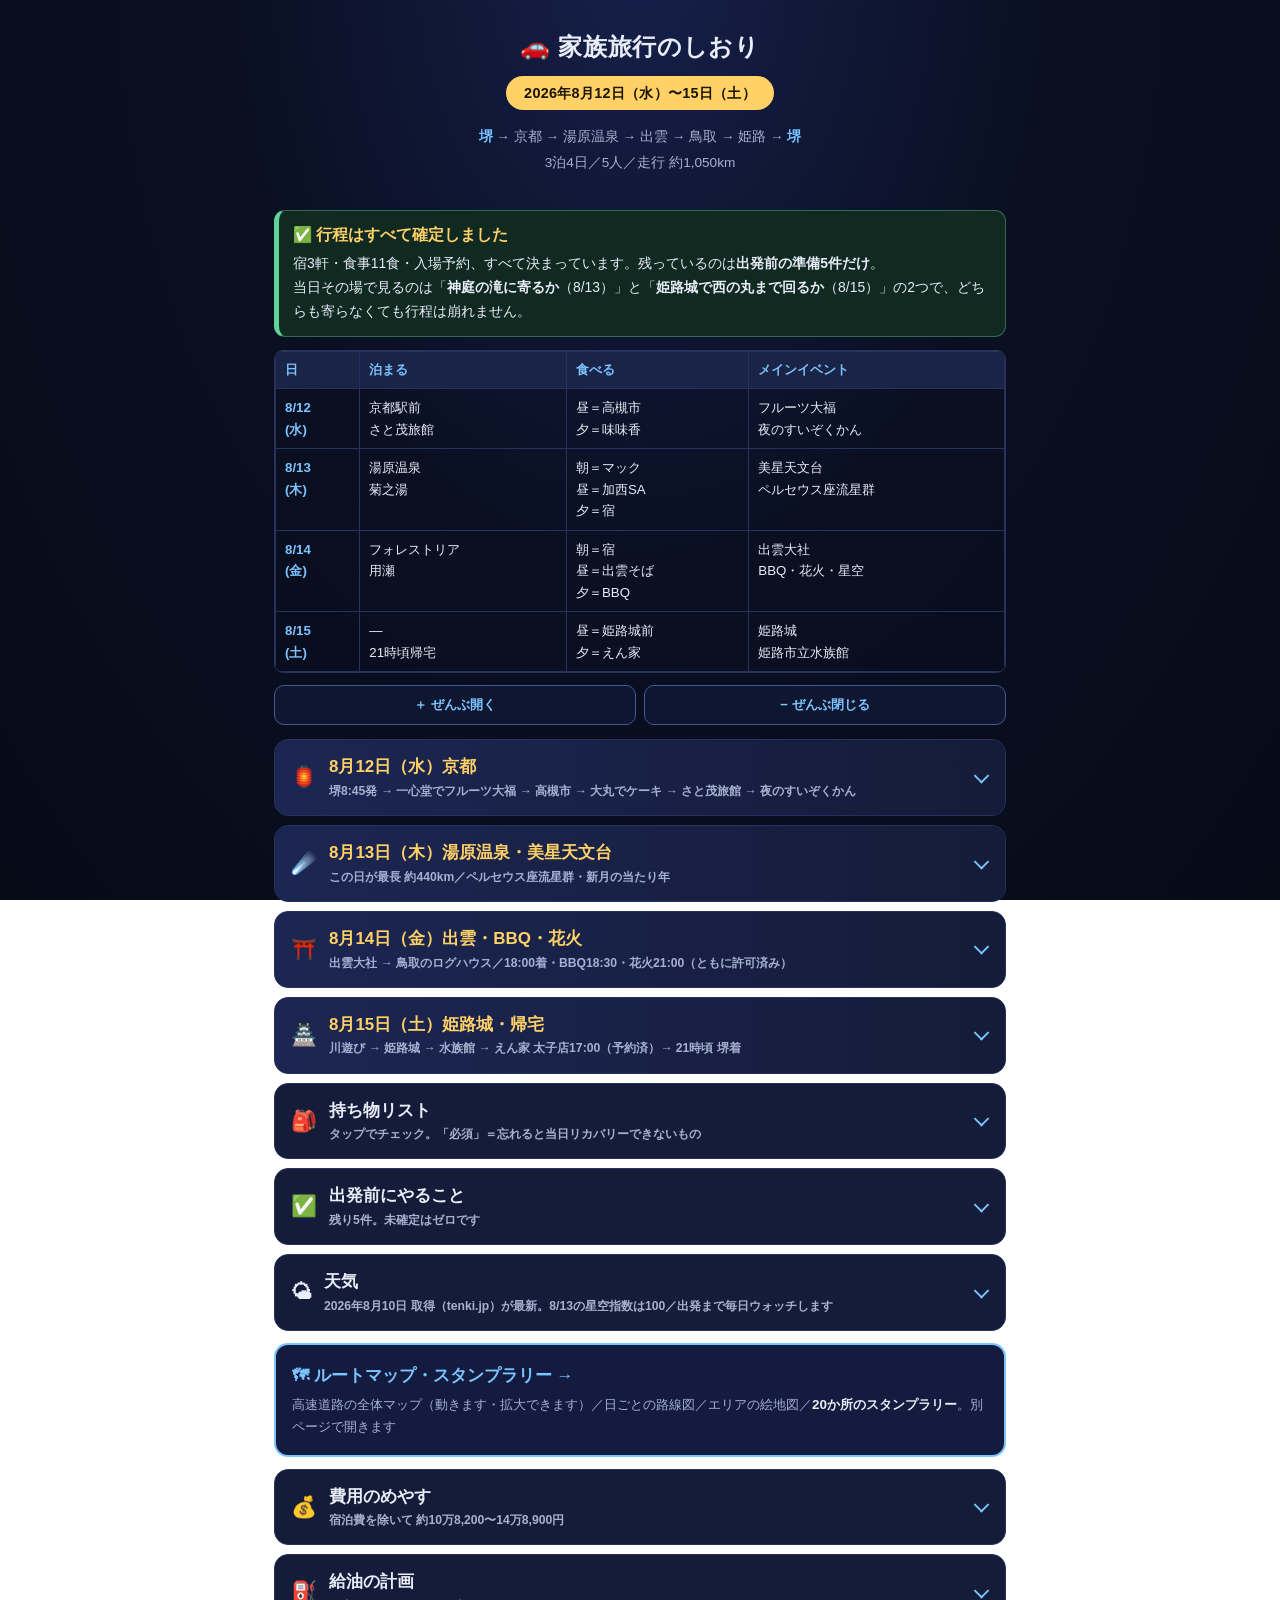
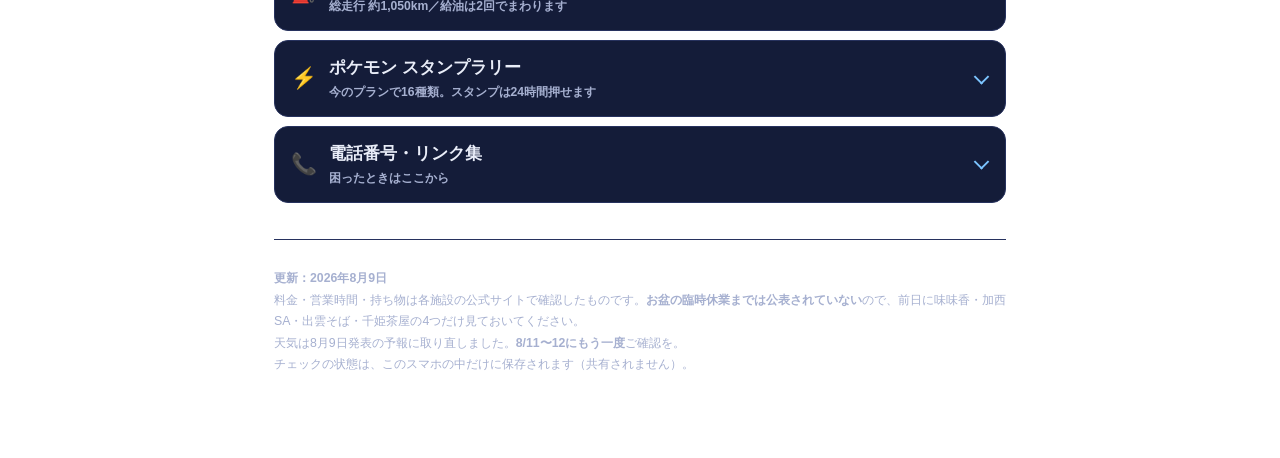
==== commit 359b79f8: "アプリ本体（段0〜6）を公開反映。スタンプ29個・脇役ランドマーク差し替え・しおり天気更新を含む Co-Authored-By: Claude Sonnet 5 <noreply@anthropic." ====
--- a/index.html
+++ b/index.html
@@ -1091,37 +1091,38 @@
 <!-- ==================== 天気 ==================== -->
 <details id="weather">
 <summary><span class="em">🌤</span><span class="h"><span class="n">天気</span>
-<span class="s"><strong>2026年8月9日 18:00発表</strong>が最新。8/13の星空指数は<strong>100</strong>／出発まで毎日ウォッチします</span></span></summary>
+<span class="s"><strong>2026年8月10日 取得（tenki.jp）</strong>が最新。8/13の星空指数は<strong>100</strong>／出発まで毎日ウォッチします</span></span></summary>
 <div class="inner">
 
 <div class="box ans">
-  <span class="big">🔄 このページの天気は 2026年8月9日発表のものです</span>
+  <span class="big">🔄 このページの天気は 2026年8月10日にtenki.jpから取得したものです</span>
   <div class="tbl"><table>
-  <tr><th>データ</th><th>発表日時</th></tr>
-  <tr><td>井原市の星空指数</td><td class="ok"><strong>8月9日 18:00発表</strong></td></tr>
-  <tr><td>井原市の10日間予報</td><td>8月9日 00:00発表</td></tr>
-  <tr><td>姫路城・鳥取市</td><td>8月9日 17:00発表</td></tr>
-  <tr><td>京都市</td><td>8月8日 19:00発表</td></tr>
-  <tr><td>ウェザーニュース 井原市</td><td>8月9日 17:40時点</td></tr>
+  <tr><th>データ</th><th>取得日時</th></tr>
+  <tr><td>美星天文台の星空指数（8/13夜）</td><td class="ok"><strong>2026年8月10日 取得</strong></td></tr>
+  <tr><td>京都市</td><td>2026年8月10日 取得</td></tr>
+  <tr><td>真庭市（湯原）</td><td>2026年8月10日 取得</td></tr>
+  <tr><td>出雲市</td><td>2026年8月10日 取得</td></tr>
+  <tr><td>鳥取市</td><td>2026年8月10日 取得</td></tr>
+  <tr><td>姫路市</td><td>2026年8月10日 取得</td></tr>
   </table></div>
-  <p><strong class="ok">8/13・8/14・8/15はいずれも改善</strong>しました。とくに<strong class="ok">8/15の姫路は「晴・降水確率10%」</strong>。<strong class="no">悪くなったのは8/12だけ</strong>です。</p>
+  <p><strong class="ok">8/15の姫路は「晴れ・降水確率40%」</strong>で日中は晴れる見込みです。<strong class="no">8/12・8/13の京都は降水確率100%</strong>と、雨の可能性が高くなっています。<span class="no">なお台風15号が8/11午後に関東方面へ接近・上陸のおそれがあると報じられていますが、西日本への影響は詳細不明です。当日ニュースで最新情報を確認してください。</span></p>
 </div>
 
 <h3>4日間の予報（行き先ごと）</h3>
 <div class="tbl">
 <table>
 <tr><th>日</th><th>場所</th><th>天気</th><th>気温</th><th>降水</th></tr>
-<tr><td class="t">8/12<br>(水)</td><td>京都</td><td class="no"><strong>曇一時雨</strong><br><span style="font-size:.9em">降水量13mm</span></td><td>29℃/24℃</td><td class="no"><strong>90%</strong></td></tr>
-<tr class="sum"><td class="t">8/13<br>(木)</td><td>井原・美星</td><td class="ok"><strong>晴時々曇</strong><br><span style="font-size:.9em">※WNは「くもり時々雨」</span></td><td>32℃/23℃</td><td>40%<br><span style="font-size:.9em">WN 30%</span></td></tr>
-<tr><td class="t">8/14<br>(金)</td><td>鳥取</td><td class="ok">晴時々曇</td><td>35℃/24℃</td><td class="ok">20%</td></tr>
-<tr><td class="t"></td><td><span style="font-size:.9em">（井原・美星）</span></td><td class="ok"><strong>晴</strong></td><td>33℃/24℃</td><td class="ok"><strong>10%</strong></td></tr>
-<tr><td class="t">8/15<br>(土)</td><td>姫路</td><td class="ok"><strong>晴</strong></td><td>34℃/24℃</td><td class="ok"><strong>10%</strong></td></tr>
+<tr><td class="t">8/12<br>(水)</td><td>京都</td><td class="no"><strong>雨時々曇</strong><br><span style="font-size:.9em">降水量36mm</span></td><td>29℃/25℃</td><td class="no"><strong>100%</strong></td></tr>
+<tr class="sum"><td class="t">8/13<br>(木)</td><td>湯原・美星</td><td class="no"><strong>雨時々曇</strong><br><span style="font-size:.9em">降水量8mm（真庭市湯原）</span></td><td>27℃/23℃</td><td class="no"><strong>80%</strong></td></tr>
+<tr><td class="t">8/14<br>(金)</td><td>鳥取</td><td class="ok">晴時々曇</td><td>35℃/24℃</td><td class="ok">40%</td></tr>
+<tr><td class="t"></td><td><span style="font-size:.9em">（美星）</span></td><td>詳細不明</td><td>詳細不明</td><td>詳細不明</td></tr>
+<tr><td class="t">8/15<br>(土)</td><td>姫路</td><td class="ok"><strong>晴れ</strong></td><td>33℃/25℃</td><td class="ok"><strong>40%</strong></td></tr>
 </table>
 </div>
-<p class="lead">tenki.jp（井原市・京都市・鳥取市・姫路城）＝8月9日発表／ウェザーニュース（井原市）＝8月9日17:40。<strong>まだ3〜6日先なので、8/11〜12にもう一度見てください。</strong></p>
+<p class="lead">tenki.jp（京都市・真庭市湯原・鳥取市・姫路市・美星天文台星空指数）＝2026年8月10日取得。<strong>まだ数日先なので、8/11〜12にもう一度見てください。</strong></p>
 
 <div class="box alert">
-  <span class="big">☔ いちばん気になるのは8/12の京都です（降水確率90%）</span>
+  <span class="big">☔ いちばん気になるのは8/12の京都です（降水確率100%）</span>
   <p><strong>この日の目玉は「夜のすいぞくかん」（18:00〜20:00）で、京都水族館は屋外エリアが多い施設です。</strong>とくに<strong>18:00のイルカプログラムは屋外スタジアム</strong>。<br>
   ただし<strong class="ok">オオサンショウウオ・クラゲ・ペンギン館・企画展は屋内</strong>なので、雨でも中止にはなりません（イルカプログラムだけは荒天時に内容変更の可能性あり）。<br>
   <strong>対策は3つだけです。</strong></p>
@@ -1137,13 +1138,13 @@
   <span class="big">⭐ 8/13の夜：いまのところ「見える」側です</span>
   <p><strong>降水確率では星が見えるかどうかは分かりません。</strong>雨が降らなくても曇っていたらアウトなので、<strong class="ok">見るべきは「雲量」です。</strong>そこに特化した指標がありました。</p>
   <div class="tbl"><table>
-  <tr><th>日</th><th>井原市の星空指数</th><th>コメント</th></tr>
-  <tr><td class="t">8/12</td><td>60</td><td>明るい星ならよく見えそうだよ</td></tr>
+  <tr><th>日</th><th>美星天文台周辺の星空指数</th><th>コメント</th></tr>
+  <tr><td class="t">8/12</td><td>詳細不明</td><td>詳細不明</td></tr>
   <tr class="sum"><td class="t">8/13</td><td class="ok"><strong>100</strong></td><td class="ok"><strong>空一杯の星空を楽しめそうだ！</strong></td></tr>
-  <tr><td class="t">8/14</td><td class="ok"><strong>100</strong></td><td class="ok">空一杯の星空を楽しめそうだ！</td></tr>
-  <tr><td class="t">8/15</td><td class="ok">100</td><td>空一杯の星空を楽しめそうだ！</td></tr>
+  <tr><td class="t">8/14</td><td>詳細不明</td><td>詳細不明</td></tr>
+  <tr><td class="t">8/15</td><td>詳細不明</td><td>詳細不明</td></tr>
   </table></div>
-  <p class="lead">2026年8月9日 18:00発表・10日先まで掲載。</p>
+  <p class="lead">2026年8月10日 取得（tenki.jp 星空指数ページ）。</p>
   <p><strong>星空指数は0〜100で、雲の量から「星がどれだけ見えるか」を出した指標です</strong>（日本気象協会）。<strong class="ok">8/13が100 ＝ 現時点では最高評価</strong>。<br>
   <strong>そして8月13日は新月で月明かりゼロ。</strong>極大の夜にあたる当たり年でもあります。<strong class="ok">条件はそろっています。</strong><br>
   <span class="no">※ただし4日先の予報です。まだ動きます。</span></p>
@@ -1194,24 +1195,23 @@
 
 <div class="box ans">
   <span class="big">🌡 8/13の21時、美星天文台は何℃か</span>
-  <p>ご質問の件です。<strong>ずばりの時間別予報はまだ出ていない</strong>（3時間予報は8/11までしか出ていません）ので、次のように見積もりました。</p>
+  <p>ご質問の件です。<strong>ずばりの時間別予報はまだ出ていません。</strong>近くの真庭市（湯原）の予報から見積もりました。</p>
   <div class="tbl"><table>
   <tr><th>根拠</th><th>数字</th></tr>
-  <tr><td>井原市 8/13の予報</td><td>最高32℃／<strong>最低23℃</strong></td></tr>
-  <tr><td>21時の気温は「最低＋2〜3℃」<br><span style="font-size:.9em">※8/10・8/11の実際の3時間予報から</span></td><td>井原市で <strong>25〜26℃</strong></td></tr>
-  <tr><td class="ok">美星町は標高400m超<br><span style="font-size:.9em">井原市街は約60m。標高100mにつき約0.6℃下がる</span></td><td class="ok"><strong>−2℃</strong></td></tr>
-  <tr class="sum"><td><strong>→ 21時ごろの美星</strong></td><td><strong class="ok">およそ 23〜24℃</strong></td></tr>
-  <tr><td>22時ごろ</td><td>22〜23℃</td></tr>
+  <tr><td>真庭市（湯原） 8/13の予報</td><td>最高27℃／<strong>最低23℃</strong></td></tr>
+  <tr><td>21時の気温は「最低＋2〜3℃」の目安</td><td>湯原で <strong>25〜26℃</strong></td></tr>
+  <tr><td class="no">美星天文台との標高差は詳細不明<br><span style="font-size:.9em">正確な補正はできていません</span></td><td class="no">詳細不明</td></tr>
+  <tr class="sum"><td><strong>→ 21時ごろの美星</strong></td><td class="no"><strong>詳細不明（推計保留）</strong></td></tr>
   </table></div>
-  <p style="margin-top:8px"><strong class="ok">結論：寒くはありません。</strong>「夜は冷える」と身構えるほどではなく、<strong>半袖＋薄手の長袖パーカー1枚で十分</strong>です。<br>
-  ただし<strong>1時間以上、動かずに座っている</strong>のと、<strong>山の上なので風が通る</strong>ので、体感は数字より下がります。<strong>薄手の長袖は人数分あったほうがいい</strong>、というくらいの温度です。<span class="no">厚手のブランケットまでは要りません</span>。<br>
+  <p style="margin-top:8px"><span class="no">※基準地点が変わったため、標高差を含めた正確な推計はいったん保留にしています。</span><strong>気温そのものは真庭市で最高27℃・最低23℃と、これまでよりやや低めの予報</strong>です。<br>
+  <strong>1時間以上、動かずに座っている</strong>のと、<strong>山の上なので風が通る</strong>ので、体感は数字より下がります。<strong>薄手の長袖は人数分あったほうがいい</strong>です。<br>
   <span class="no">※これは予報からの推計です。数字そのものが発表されているわけではありません。8/12になったら3時間予報で実際の値が見られます</span></p>
 </div>
 
 <div class="box info">
   <span class="big">🌡 日中はやはり暑いです</span>
-  <p><strong>8/14の鳥取が35℃、8/15の姫路が34℃。</strong>晴れるぶん、暑さは前回の見立てどおりです。<br>
-  <strong class="no">姫路城の天守内に冷房はありません。</strong>8/15は降水確率10%＝ほぼ確実に晴れなので、<strong>帽子・マイボトル・日傘は本当に効きます</strong>。姫路城は紫外線が「非常に強い」と予報にも出ています。</p>
+  <p><strong>8/14の鳥取が35℃、8/15の姫路が33℃。</strong>晴れるぶん、暑さの見立ては変わりません。<br>
+  <strong class="no">姫路城の天守内に冷房はありません。</strong>8/15は降水確率40%で晴れの見込みなので、<strong>帽子・マイボトル・日傘は本当に効きます</strong>。姫路城は紫外線が「非常に強い」と予報にも出ています。</p>
 </div>
 
 <div class="lnk">
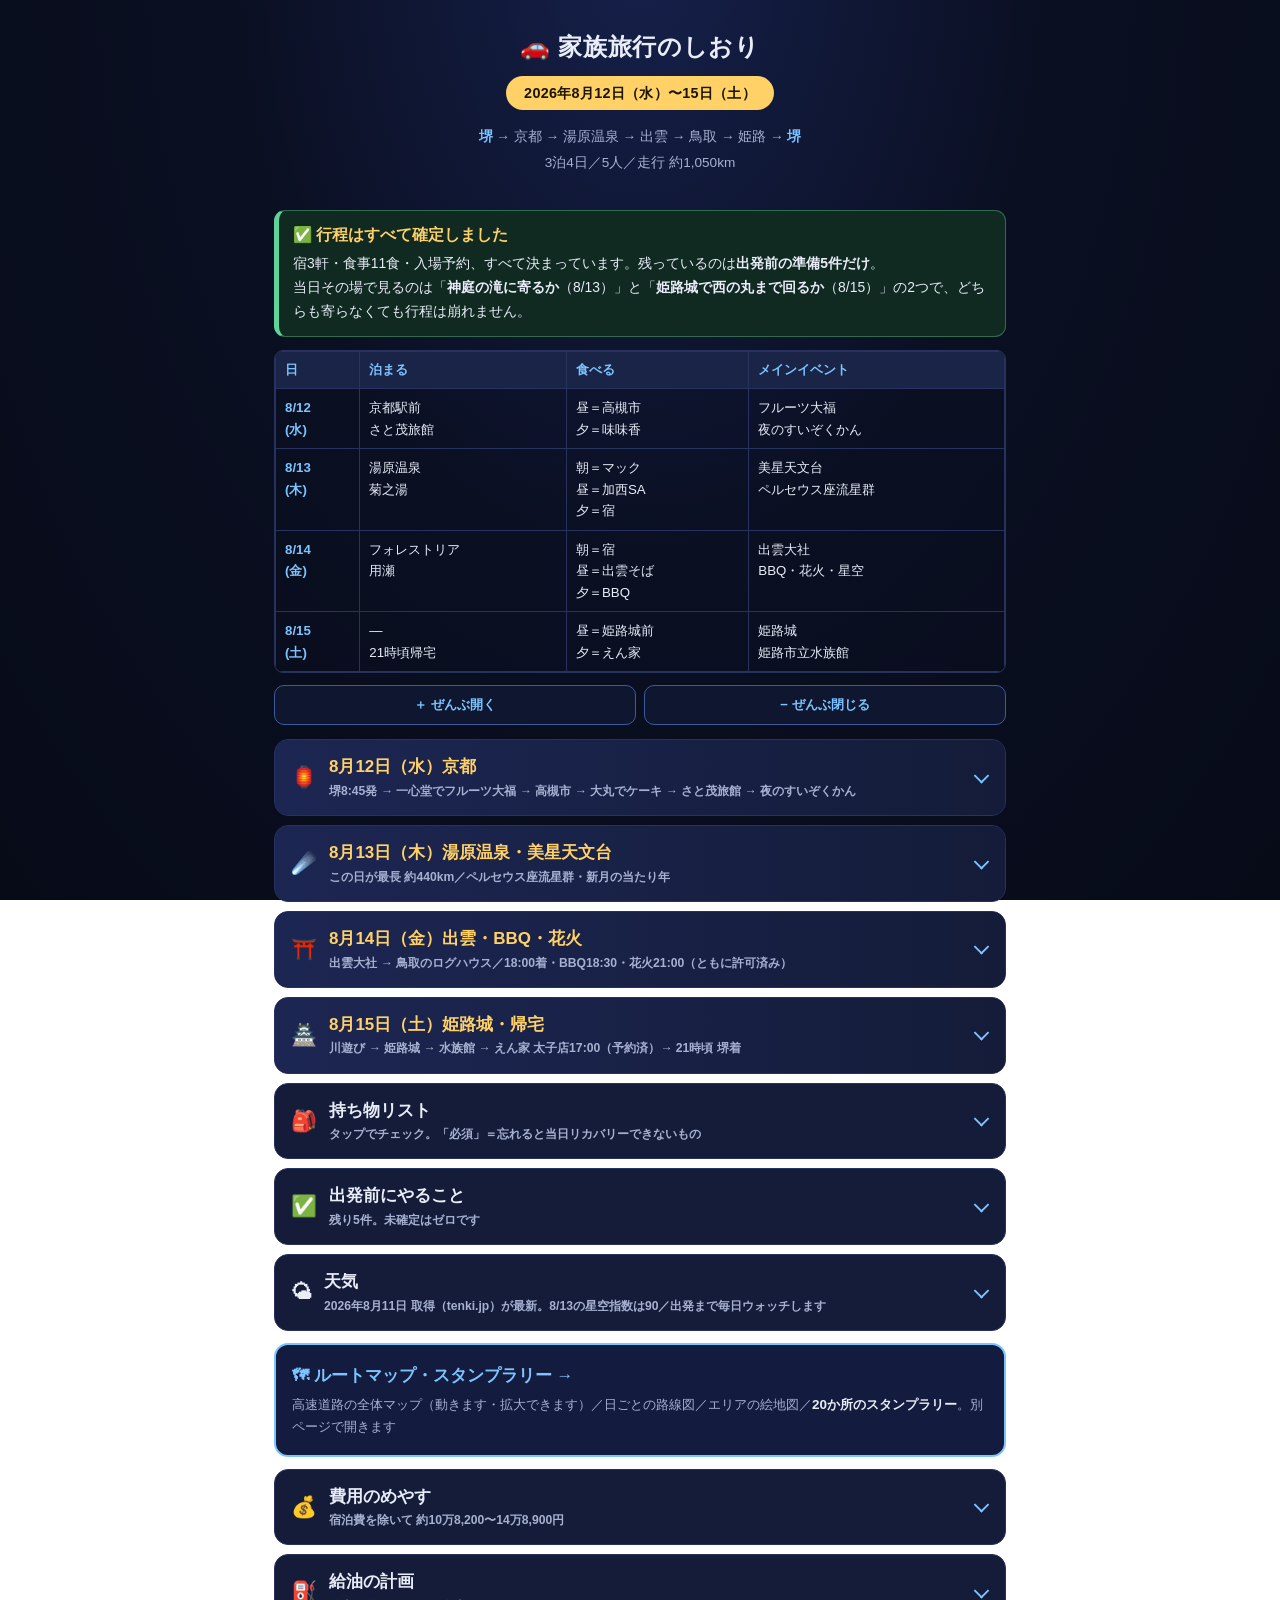
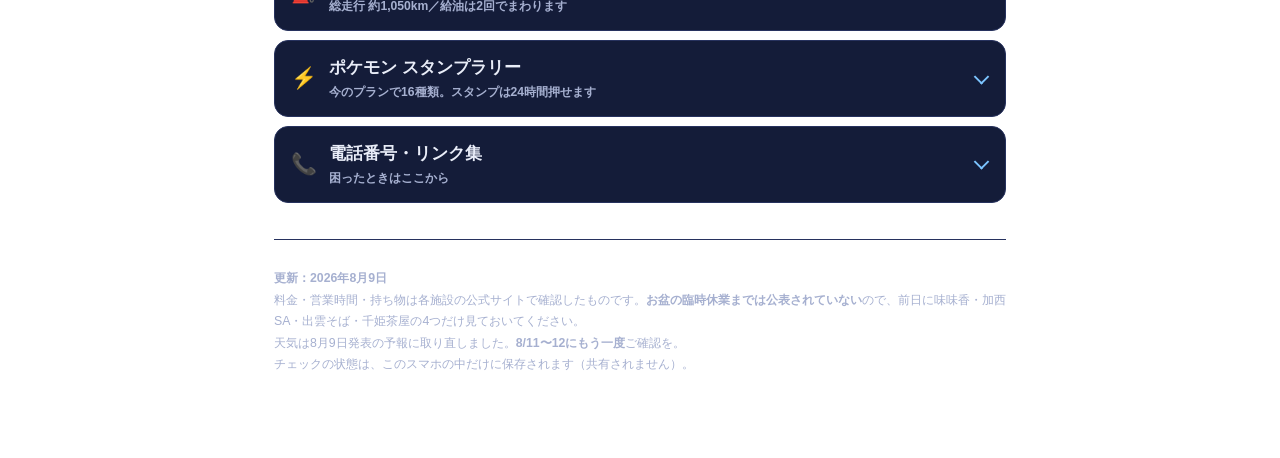
==== commit 50c46f59: "しおりの天気の章を最新データで更新。8/13夜の美星天文台は星空指数90・21時は晴れ／降水確率20%と、日中より夜の条件が良いことを明記 Co-Authored-By: Claude Sonnet " ====
--- a/index.html
+++ b/index.html
@@ -1091,38 +1091,38 @@
 <!-- ==================== 天気 ==================== -->
 <details id="weather">
 <summary><span class="em">🌤</span><span class="h"><span class="n">天気</span>
-<span class="s"><strong>2026年8月10日 取得（tenki.jp）</strong>が最新。8/13の星空指数は<strong>100</strong>／出発まで毎日ウォッチします</span></span></summary>
+<span class="s"><strong>2026年8月11日 取得（tenki.jp）</strong>が最新。8/13の星空指数は<strong>90</strong>／出発まで毎日ウォッチします</span></span></summary>
 <div class="inner">
 
 <div class="box ans">
-  <span class="big">🔄 このページの天気は 2026年8月10日にtenki.jpから取得したものです</span>
+  <span class="big">🔄 このページの天気は 2026年8月11日にtenki.jpから取得したものです</span>
   <div class="tbl"><table>
   <tr><th>データ</th><th>取得日時</th></tr>
-  <tr><td>美星天文台の星空指数（8/13夜）</td><td class="ok"><strong>2026年8月10日 取得</strong></td></tr>
-  <tr><td>京都市</td><td>2026年8月10日 取得</td></tr>
-  <tr><td>真庭市（湯原）</td><td>2026年8月10日 取得</td></tr>
-  <tr><td>出雲市</td><td>2026年8月10日 取得</td></tr>
-  <tr><td>鳥取市</td><td>2026年8月10日 取得</td></tr>
-  <tr><td>姫路市</td><td>2026年8月10日 取得</td></tr>
+  <tr><td>美星天文台の星空指数（8/13夜）</td><td class="ok"><strong>2026年8月11日 取得</strong></td></tr>
+  <tr><td>京都市</td><td>2026年8月11日 取得</td></tr>
+  <tr><td>真庭市（湯原）</td><td>2026年8月11日 取得</td></tr>
+  <tr><td>出雲市</td><td>2026年8月11日 取得</td></tr>
+  <tr><td>鳥取市</td><td>2026年8月11日 取得</td></tr>
+  <tr><td>姫路市</td><td>2026年8月11日 取得</td></tr>
   </table></div>
-  <p><strong class="ok">8/15の姫路は「晴れ・降水確率40%」</strong>で日中は晴れる見込みです。<strong class="no">8/12・8/13の京都は降水確率100%</strong>と、雨の可能性が高くなっています。<span class="no">なお台風15号が8/11午後に関東方面へ接近・上陸のおそれがあると報じられていますが、西日本への影響は詳細不明です。当日ニュースで最新情報を確認してください。</span></p>
+  <p><strong class="ok">8/15の姫路は「晴れ・降水確率40%」</strong>で日中は晴れる見込みです。<strong class="no">8/12の京都は降水確率90%、8/13も80%</strong>と、雨の可能性が高くなっています。<span class="no">なお台風15号は2026年8月11日13:00時点でいわき市の東南東約150kmを西南西に進んでおり、関東・東北方面へ向かっています。西日本（京都・岡山・鳥取・姫路方面）への直接の影響は限定的とみられますが、確定情報ではないため当日ニュースで最新情報を確認してください。</span></p>
 </div>
 
 <h3>4日間の予報（行き先ごと）</h3>
 <div class="tbl">
 <table>
 <tr><th>日</th><th>場所</th><th>天気</th><th>気温</th><th>降水</th></tr>
-<tr><td class="t">8/12<br>(水)</td><td>京都</td><td class="no"><strong>雨時々曇</strong><br><span style="font-size:.9em">降水量36mm</span></td><td>29℃/25℃</td><td class="no"><strong>100%</strong></td></tr>
-<tr class="sum"><td class="t">8/13<br>(木)</td><td>湯原・美星</td><td class="no"><strong>雨時々曇</strong><br><span style="font-size:.9em">降水量8mm（真庭市湯原）</span></td><td>27℃/23℃</td><td class="no"><strong>80%</strong></td></tr>
-<tr><td class="t">8/14<br>(金)</td><td>鳥取</td><td class="ok">晴時々曇</td><td>35℃/24℃</td><td class="ok">40%</td></tr>
+<tr><td class="t">8/12<br>(水)</td><td>京都</td><td class="no"><strong>雨時々曇</strong><br><span style="font-size:.9em">降水量26mm</span></td><td>30℃/25℃</td><td class="no"><strong>90%</strong></td></tr>
+<tr class="sum"><td class="t">8/13<br>(木)</td><td>湯原・美星</td><td class="no"><strong>雨時々曇</strong><br><span style="font-size:.9em">降水量18mm（真庭市湯原）</span></td><td>28℃/23℃</td><td class="no"><strong>100%</strong></td></tr>
+<tr><td class="t">8/14<br>(金)</td><td>鳥取</td><td class="ok">晴</td><td>35℃/24℃</td><td class="ok">40%</td></tr>
 <tr><td class="t"></td><td><span style="font-size:.9em">（美星）</span></td><td>詳細不明</td><td>詳細不明</td><td>詳細不明</td></tr>
-<tr><td class="t">8/15<br>(土)</td><td>姫路</td><td class="ok"><strong>晴れ</strong></td><td>33℃/25℃</td><td class="ok"><strong>40%</strong></td></tr>
+<tr><td class="t">8/15<br>(土)</td><td>姫路</td><td class="ok"><strong>晴れ</strong></td><td>34℃/25℃</td><td class="ok"><strong>40%</strong></td></tr>
 </table>
 </div>
-<p class="lead">tenki.jp（京都市・真庭市湯原・鳥取市・姫路市・美星天文台星空指数）＝2026年8月10日取得。<strong>まだ数日先なので、8/11〜12にもう一度見てください。</strong></p>
+<p class="lead">tenki.jp（京都市・真庭市湯原・鳥取市・姫路市・美星天文台星空指数）＝2026年8月11日取得。<strong>まだ数日先なので、8/12〜13にもう一度見てください。</strong></p>
 
 <div class="box alert">
-  <span class="big">☔ いちばん気になるのは8/12の京都です（降水確率100%）</span>
+  <span class="big">☔ いちばん気になるのは8/12の京都です（降水確率90%）</span>
   <p><strong>この日の目玉は「夜のすいぞくかん」（18:00〜20:00）で、京都水族館は屋外エリアが多い施設です。</strong>とくに<strong>18:00のイルカプログラムは屋外スタジアム</strong>。<br>
   ただし<strong class="ok">オオサンショウウオ・クラゲ・ペンギン館・企画展は屋内</strong>なので、雨でも中止にはなりません（イルカプログラムだけは荒天時に内容変更の可能性あり）。<br>
   <strong>対策は3つだけです。</strong></p>
@@ -1131,23 +1131,33 @@
     <li><strong>着替えを1セット、車ではなく手荷物に。</strong>旅館に帰ってから風呂なので、濡れても致命傷にはなりません</li>
     <li><strong>大丸→旅館→水族館の順は変えないこと。</strong>旅館に一度寄る流れなので、濡れた荷物を置いていけます</li>
   </ul>
-  <p style="margin-top:6px"><span class="ok">なお8/12は<strong>最高29℃</strong>と、この4日間でいちばん涼しい予報です。雨のぶん暑さはマシになります。</span></p>
+  <p style="margin-top:6px"><span class="ok">なお8/12は<strong>最高30℃</strong>と、この4日間でいちばん涼しい予報です。雨のぶん暑さはマシになります。</span></p>
 </div>
 
 <div class="box ans">
-  <span class="big">⭐ 8/13の夜：いまのところ「見える」側です</span>
+  <span class="big">⭐ 8/13の夜：晴天ではないが、まだ望みがある条件です</span>
   <p><strong>降水確率では星が見えるかどうかは分かりません。</strong>雨が降らなくても曇っていたらアウトなので、<strong class="ok">見るべきは「雲量」です。</strong>そこに特化した指標がありました。</p>
   <div class="tbl"><table>
   <tr><th>日</th><th>美星天文台周辺の星空指数</th><th>コメント</th></tr>
-  <tr><td class="t">8/12</td><td>詳細不明</td><td>詳細不明</td></tr>
-  <tr class="sum"><td class="t">8/13</td><td class="ok"><strong>100</strong></td><td class="ok"><strong>空一杯の星空を楽しめそうだ！</strong></td></tr>
-  <tr><td class="t">8/14</td><td>詳細不明</td><td>詳細不明</td></tr>
+  <tr><td class="t">8/11</td><td>60</td><td>詳細不明</td></tr>
+  <tr><td class="t">8/12</td><td>30</td><td>詳細不明</td></tr>
+  <tr class="sum"><td class="t">8/13</td><td class="ok"><strong>90</strong></td><td class="ok"><strong>きれいな星空が広がりそうだよ</strong></td></tr>
+  <tr><td class="t">8/14</td><td>100</td><td>詳細不明</td></tr>
   <tr><td class="t">8/15</td><td>詳細不明</td><td>詳細不明</td></tr>
   </table></div>
-  <p class="lead">2026年8月10日 取得（tenki.jp 星空指数ページ）。</p>
-  <p><strong>星空指数は0〜100で、雲の量から「星がどれだけ見えるか」を出した指標です</strong>（日本気象協会）。<strong class="ok">8/13が100 ＝ 現時点では最高評価</strong>。<br>
-  <strong>そして8月13日は新月で月明かりゼロ。</strong>極大の夜にあたる当たり年でもあります。<strong class="ok">条件はそろっています。</strong><br>
-  <span class="no">※ただし4日先の予報です。まだ動きます。</span></p>
+  <p class="lead">2026年8月11日 取得（tenki.jp 星空指数ページ）。</p>
+  <p><strong>星空指数は0〜100で、雲の量から「星がどれだけ見えるか」を出した指標です</strong>（日本気象協会）。<strong class="ok">8/13は90</strong>で、8/11の60・8/12の30と比べて上向いていますが、1日全体の天気は「曇時々雨」、降水確率60%（降水量3mm）と出ています。<strong class="no">つまり快晴が約束されたわけではなく、「雲の切れ間から見える可能性がある」という中間的な条件</strong>です。<br>
+  <strong class="ok">ただし、観望会の時間帯（20:45〜）にあたる夜だけを3時間ごとの予報で見ると、日中より条件が良くなっています。</strong></p>
+  <div class="tbl"><table>
+  <tr><th>時刻</th><th>天気</th><th>気温</th><th>降水確率</th></tr>
+  <tr><td class="t">18時</td><td>曇り</td><td>27.5℃</td><td>40%</td></tr>
+  <tr class="sum"><td class="t">21時</td><td class="ok"><strong>晴れ</strong></td><td>25.8℃</td><td class="ok"><strong>20%</strong></td></tr>
+  <tr><td class="t">24時</td><td class="ok">晴れ</td><td>25.0℃</td><td>40%</td></tr>
+  </table></div>
+  <p class="lead">井原市 3時間ごと予報（tenki.jp）＝2026年8月11日取得。</p>
+  <p><strong class="ok">観望会が始まる21時は「晴れ・降水確率20%」</strong>で、1日全体の予報（曇時々雨・60%）よりも夜間のほうが晴れる可能性が高いという読み方ができます。<br>
+  <strong>そして8月13日は新月で月明かりゼロ。</strong>極大の夜にあたる当たり年でもあります。星空指数と夜間の時間別予報を合わせると、条件は悪くありません。<br>
+  <span class="no">※星空指数は日によって変動が大きい指標です（8/14は100）。まだ動きます。8/13当日14時の中止判断まで見守ってください。</span></p>
 </div>
 
 <div class="box info">
@@ -1190,27 +1200,27 @@
     <span style="font-size:.78rem;font-weight:600;color:var(--tx2)">画面の中心が美星天文台です</span></a>
   </p>
 
-  <p style="margin-top:10px"><strong class="no">なお、今この広域モデルで8/13 21時を見ると、美星のあたりは「まっ黒」ではなく薄いグレーでした。</strong>星空指数100とは少し食い違います。<strong>4日先の粗いモデルなので当てにしすぎないでください</strong>が、「100だから確実」とも言い切れない、というのが正直なところです。<span class="ok">8/12に細かいモデル（局地）で見直せば、はっきりします。</span></p>
+  <p style="margin-top:10px"><strong class="no">なお、今この広域モデルで8/13 21時を見ると、美星のあたりは「まっ黒」ではなく薄いグレーでした。</strong>星空指数90とは少し食い違います。<strong>4日先の粗いモデルなので当てにしすぎないでください</strong>が、「90だから確実」とも言い切れない、というのが正直なところです。<span class="ok">8/12に細かいモデル（局地）で見直せば、はっきりします。</span></p>
 </div>
 
 <div class="box ans">
   <span class="big">🌡 8/13の21時、美星天文台は何℃か</span>
-  <p>ご質問の件です。<strong>ずばりの時間別予報はまだ出ていません。</strong>近くの真庭市（湯原）の予報から見積もりました。</p>
+  <p>ご質問の件です。<strong class="ok">井原市の3時間ごと予報に、21時の実際の値が出ています。</strong></p>
   <div class="tbl"><table>
   <tr><th>根拠</th><th>数字</th></tr>
-  <tr><td>真庭市（湯原） 8/13の予報</td><td>最高27℃／<strong>最低23℃</strong></td></tr>
-  <tr><td>21時の気温は「最低＋2〜3℃」の目安</td><td>湯原で <strong>25〜26℃</strong></td></tr>
-  <tr><td class="no">美星天文台との標高差は詳細不明<br><span style="font-size:.9em">正確な補正はできていません</span></td><td class="no">詳細不明</td></tr>
-  <tr class="sum"><td><strong>→ 21時ごろの美星</strong></td><td class="no"><strong>詳細不明（推計保留）</strong></td></tr>
+  <tr><td>井原市（美星） 8/13・18時の予報</td><td>曇り／27.5℃</td></tr>
+  <tr class="sum"><td>井原市（美星） 8/13・<strong>21時</strong>の予報</td><td class="ok"><strong>晴れ／25.8℃</strong></td></tr>
+  <tr><td>井原市（美星） 8/13・24時の予報</td><td>晴れ／25.0℃</td></tr>
+  <tr><td>美星天文台 8/13 日ごとの予報（tenki.jp）</td><td>最高32℃／最低24℃</td></tr>
   </table></div>
-  <p style="margin-top:8px"><span class="no">※基準地点が変わったため、標高差を含めた正確な推計はいったん保留にしています。</span><strong>気温そのものは真庭市で最高27℃・最低23℃と、これまでよりやや低めの予報</strong>です。<br>
+  <p style="margin-top:8px"><span class="ok">21時の予報は晴れ・25.8℃です。</span>18時の27.5℃から下がり、24時の25.0℃に近い数字になっています。<br>
   <strong>1時間以上、動かずに座っている</strong>のと、<strong>山の上なので風が通る</strong>ので、体感は数字より下がります。<strong>薄手の長袖は人数分あったほうがいい</strong>です。<br>
-  <span class="no">※これは予報からの推計です。数字そのものが発表されているわけではありません。8/12になったら3時間予報で実際の値が見られます</span></p>
+  <span class="no">※3時間ごとの予報なので、この間の時刻は前後の数字から見積もってください。8/12になれば1時間ごとの予報も見られます。</span></p>
 </div>
 
 <div class="box info">
   <span class="big">🌡 日中はやはり暑いです</span>
-  <p><strong>8/14の鳥取が35℃、8/15の姫路が33℃。</strong>晴れるぶん、暑さの見立ては変わりません。<br>
+  <p><strong>8/14の鳥取が35℃、8/15の姫路が34℃。</strong>晴れるぶん、暑さの見立ては変わりません。<br>
   <strong class="no">姫路城の天守内に冷房はありません。</strong>8/15は降水確率40%で晴れの見込みなので、<strong>帽子・マイボトル・日傘は本当に効きます</strong>。姫路城は紫外線が「非常に強い」と予報にも出ています。</p>
 </div>
 
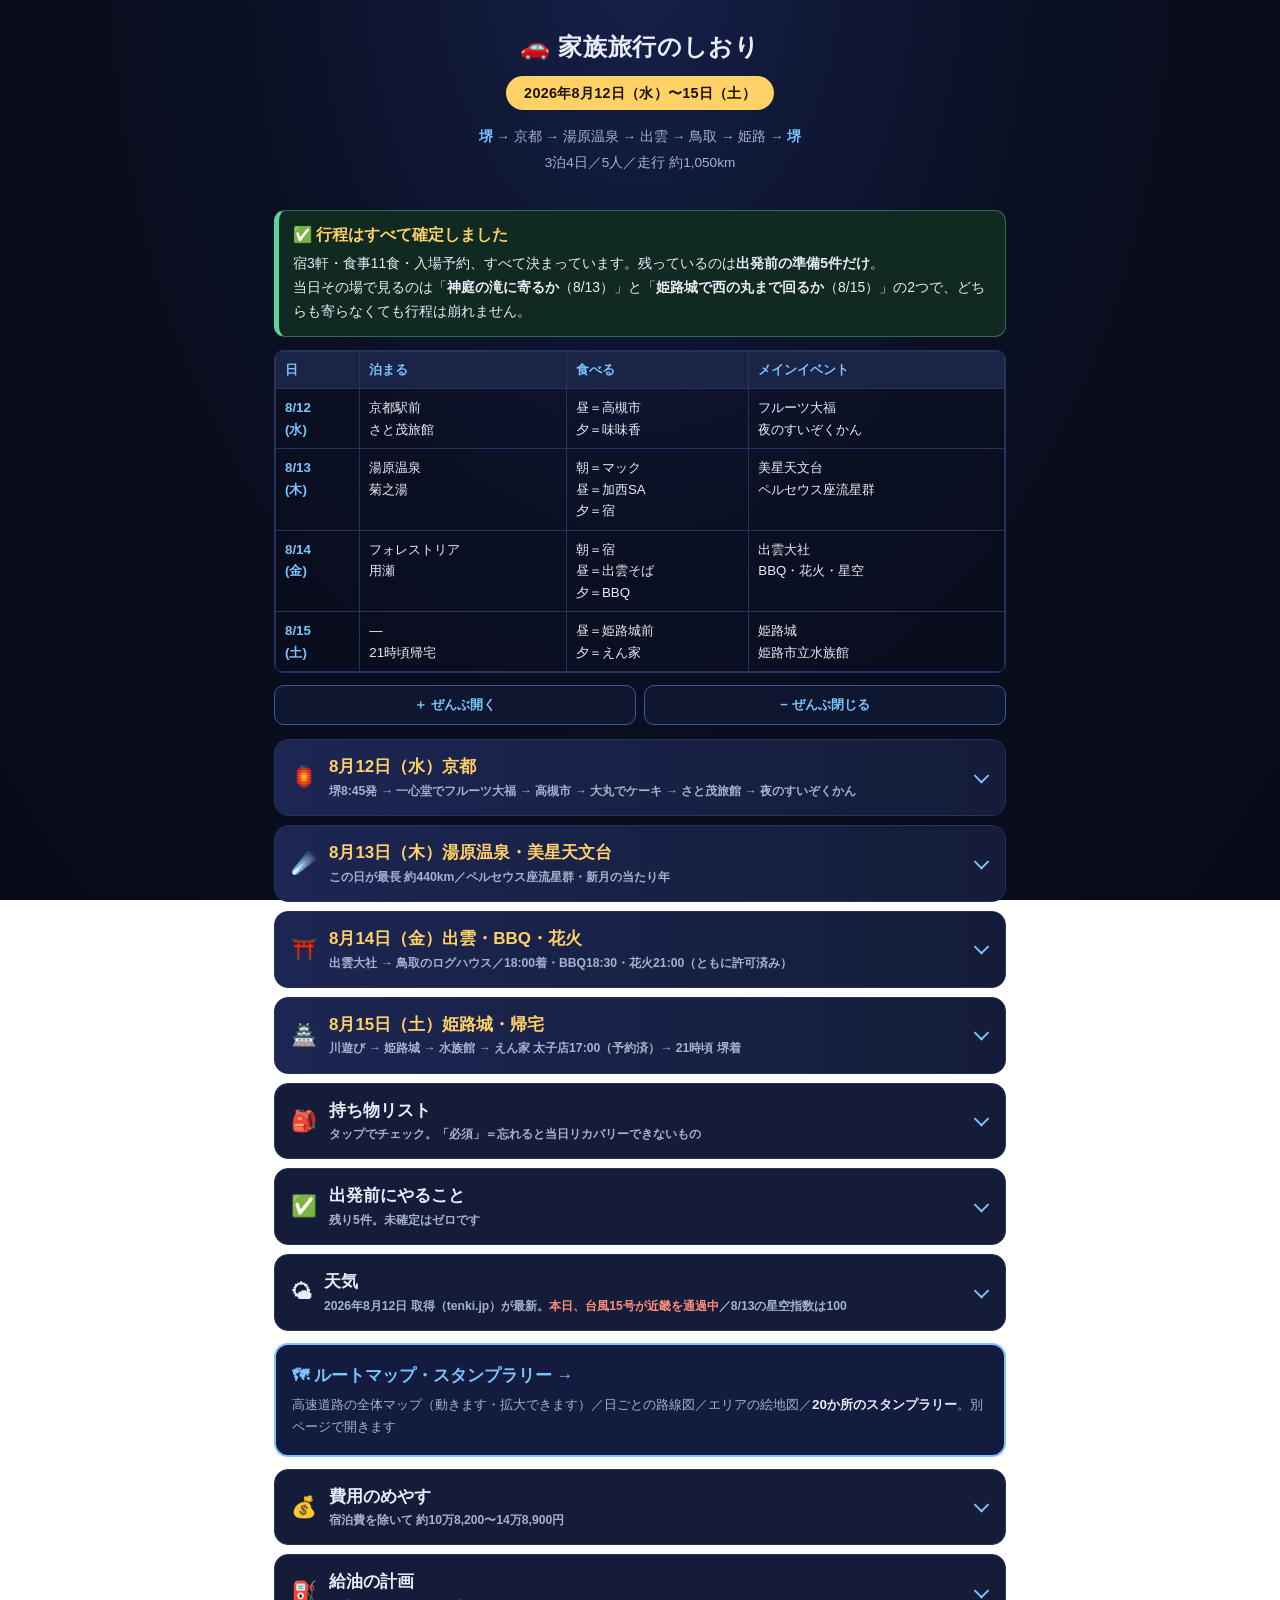
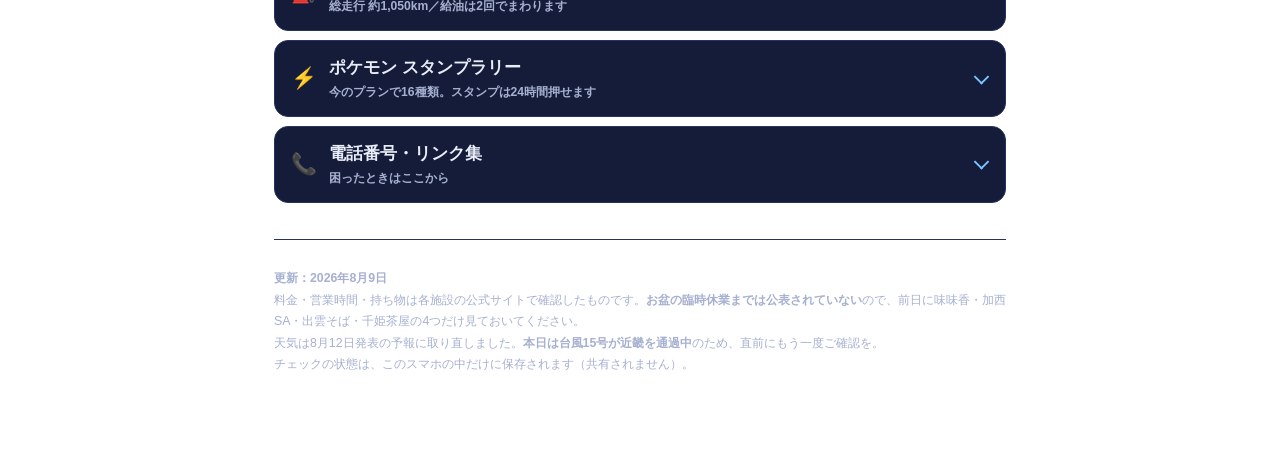
==== commit d24e8af2: "天気を2026年8月12日時点に更新（台風15号の近畿通過を反映） 本日8/12午前〜昼過ぎに台風15号が京都・大阪・兵庫を通過する実況・ 予報を追加。京都・湯原・出雲・鳥取・姫路の4日間予報とten" ====
--- a/index.html
+++ b/index.html
@@ -1091,47 +1091,55 @@
 <!-- ==================== 天気 ==================== -->
 <details id="weather">
 <summary><span class="em">🌤</span><span class="h"><span class="n">天気</span>
-<span class="s"><strong>2026年8月11日 取得（tenki.jp）</strong>が最新。8/13の星空指数は<strong>90</strong>／出発まで毎日ウォッチします</span></span></summary>
+<span class="s"><strong>2026年8月12日 取得（tenki.jp）</strong>が最新。<strong class="no">本日、台風15号が近畿を通過中</strong>／8/13の星空指数は<strong>100</strong></span></span></summary>
 <div class="inner">
 
+<div class="box alert">
+  <span class="big">⚠ 本日8/12、台風15号（チャンホン）が近畿地方を通過しています</span>
+  <p>2026年8月12日05:00時点、台風15号は<strong>岐阜県大垣市付近を時速40kmで西へ</strong>進んでいます（中心気圧996hPa、最大風速18m/s）。予報では<strong class="no">9時ごろに京都・大阪の北あたり、12時ごろに京都・大阪の西あたりへ最接近</strong>し、<strong class="ok">15時以降は熱帯低気圧に変わりながら鳥取市の北へ抜ける</strong>見込みです。<br>
+  <strong>06:27現在、京都府に大雨注意報、滋賀・京都・大阪・兵庫の4府県に強風注意報、京都・大阪・兵庫に波浪注意報</strong>が出ています。今日堺→京都の移動日にあたるため、<strong class="no">高速道路の速度規制・通行止め、電車の運休・遅延</strong>に注意し、直前にJARTIC（道路交通情報）やNEXCO西日本の通行止め情報、鉄道各社の運行情報を確認してください。15時ごろには弱まりながら山陰方面へ抜ける予報なので、<strong class="ok">午後遅くには回復に向かう</strong>とみられます。</p>
+</div>
+
 <div class="box ans">
-  <span class="big">🔄 このページの天気は 2026年8月11日にtenki.jpから取得したものです</span>
+  <span class="big">🔄 このページの天気は 2026年8月12日にtenki.jpから取得したものです</span>
   <div class="tbl"><table>
   <tr><th>データ</th><th>取得日時</th></tr>
-  <tr><td>美星天文台の星空指数（8/13夜）</td><td class="ok"><strong>2026年8月11日 取得</strong></td></tr>
-  <tr><td>京都市</td><td>2026年8月11日 取得</td></tr>
-  <tr><td>真庭市（湯原）</td><td>2026年8月11日 取得</td></tr>
-  <tr><td>出雲市</td><td>2026年8月11日 取得</td></tr>
-  <tr><td>鳥取市</td><td>2026年8月11日 取得</td></tr>
-  <tr><td>姫路市</td><td>2026年8月11日 取得</td></tr>
+  <tr><td>美星天文台の星空指数（8/13夜）</td><td class="ok"><strong>2026年8月12日 取得</strong></td></tr>
+  <tr><td>京都市</td><td>2026年8月12日 取得</td></tr>
+  <tr><td>真庭市（湯原）</td><td>2026年8月12日 取得</td></tr>
+  <tr><td>出雲市</td><td>2026年8月12日 取得</td></tr>
+  <tr><td>鳥取市</td><td>2026年8月12日 取得</td></tr>
+  <tr><td>姫路市</td><td>2026年8月12日 取得</td></tr>
   </table></div>
-  <p><strong class="ok">8/15の姫路は「晴れ・降水確率40%」</strong>で日中は晴れる見込みです。<strong class="no">8/12の京都は降水確率90%、8/13も80%</strong>と、雨の可能性が高くなっています。<span class="no">なお台風15号は2026年8月11日13:00時点でいわき市の東南東約150kmを西南西に進んでおり、関東・東北方面へ向かっています。西日本（京都・岡山・鳥取・姫路方面）への直接の影響は限定的とみられますが、確定情報ではないため当日ニュースで最新情報を確認してください。</span></p>
+  <p><strong class="ok">8/15の姫路は「晴時々曇・降水確率40%」</strong>で日中は晴れる見込みです。<strong class="no">8/12（本日・台風通過）の京都は降水確率90%、8/13も90%</strong>と、雨の可能性が高い状態が続きます。<span class="no">台風15号本体は本日午後に山陰方面へ抜けますが、8/13も別の雨雲がかかる予報です。</span></p>
 </div>
 
 <h3>4日間の予報（行き先ごと）</h3>
 <div class="tbl">
 <table>
 <tr><th>日</th><th>場所</th><th>天気</th><th>気温</th><th>降水</th></tr>
-<tr><td class="t">8/12<br>(水)</td><td>京都</td><td class="no"><strong>雨時々曇</strong><br><span style="font-size:.9em">降水量26mm</span></td><td>30℃/25℃</td><td class="no"><strong>90%</strong></td></tr>
-<tr class="sum"><td class="t">8/13<br>(木)</td><td>湯原・美星</td><td class="no"><strong>雨時々曇</strong><br><span style="font-size:.9em">降水量18mm（真庭市湯原）</span></td><td>28℃/23℃</td><td class="no"><strong>100%</strong></td></tr>
-<tr><td class="t">8/14<br>(金)</td><td>鳥取</td><td class="ok">晴</td><td>35℃/24℃</td><td class="ok">40%</td></tr>
-<tr><td class="t"></td><td><span style="font-size:.9em">（美星）</span></td><td>詳細不明</td><td>詳細不明</td><td>詳細不明</td></tr>
-<tr><td class="t">8/15<br>(土)</td><td>姫路</td><td class="ok"><strong>晴れ</strong></td><td>34℃/25℃</td><td class="ok"><strong>40%</strong></td></tr>
+<tr><td class="t">8/12<br>(水)</td><td>京都<br><span style="font-size:.85em;color:var(--tx2)">（台風15号通過）</span></td><td class="no"><strong>雨時々曇</strong><br><span style="font-size:.9em">降水量18mm</span></td><td>28℃/23℃</td><td class="no"><strong>90%</strong></td></tr>
+<tr class="sum"><td class="t">8/13<br>(木)</td><td>湯原</td><td class="no"><strong>雨時々曇</strong><br><span style="font-size:.9em">降水量10mm（真庭市湯原）</span></td><td>28℃/22℃</td><td class="no"><strong>80%</strong></td></tr>
+<tr><td class="t"></td><td><span style="font-size:.9em">（美星・井原市）</span></td><td>雨時々晴</td><td>31℃/24℃</td><td class="no">70%</td></tr>
+<tr><td class="t">8/14<br>(金)</td><td>鳥取</td><td class="ok">晴</td><td>34℃/24℃</td><td class="ok">40%</td></tr>
+<tr><td class="t"></td><td><span style="font-size:.9em">（出雲）</span></td><td>晴のち雨</td><td>34℃/24℃</td><td>50%</td></tr>
+<tr><td class="t">8/15<br>(土)</td><td>姫路</td><td class="ok"><strong>晴時々曇</strong></td><td>33℃/25℃</td><td class="ok"><strong>40%</strong></td></tr>
 </table>
 </div>
-<p class="lead">tenki.jp（京都市・真庭市湯原・鳥取市・姫路市・美星天文台星空指数）＝2026年8月11日取得。<strong>まだ数日先なので、8/12〜13にもう一度見てください。</strong></p>
+<p class="lead">tenki.jp（京都市・真庭市湯原・井原市・出雲市・鳥取市・姫路市・美星天文台星空指数）＝2026年8月12日取得。<strong>台風の実況は変わりやすいので、当日ニュース・NEXCO西日本・鉄道各社の運行情報を直前にもう一度確認してください。</strong></p>
 
 <div class="box alert">
-  <span class="big">☔ いちばん気になるのは8/12の京都です（降水確率90%）</span>
+  <span class="big">☔ 本日8/12の京都は「台風通過中・降水確率90%」です</span>
   <p><strong>この日の目玉は「夜のすいぞくかん」（18:00〜20:00）で、京都水族館は屋外エリアが多い施設です。</strong>とくに<strong>18:00のイルカプログラムは屋外スタジアム</strong>。<br>
-  ただし<strong class="ok">オオサンショウウオ・クラゲ・ペンギン館・企画展は屋内</strong>なので、雨でも中止にはなりません（イルカプログラムだけは荒天時に内容変更の可能性あり）。<br>
+  台風本体は<strong class="ok">15時ごろには山陰方面へ抜ける</strong>見込みなので、水族館の時間帯には雨足も弱まっている可能性がありますが、<strong class="no">強風注意報が出ているため屋外プログラムは急な内容変更もあり得ます</strong>。<br>
+  ただし<strong class="ok">オオサンショウウオ・クラゲ・ペンギン館・企画展は屋内</strong>なので、雨でも中止にはなりません。<br>
   <strong>対策は3つだけです。</strong></p>
   <ul style="margin:6px 0 0">
-    <li><strong>折りたたみ傘かレインコートを人数分。</strong>ベビーカーがない分、傘よりレインコートのほうが動きやすいです</li>
+    <li><strong>折りたたみ傘かレインコートを人数分。</strong>強風注意報が出ているので、傘より風に強いレインコートのほうが安全です</li>
     <li><strong>着替えを1セット、車ではなく手荷物に。</strong>旅館に帰ってから風呂なので、濡れても致命傷にはなりません</li>
     <li><strong>大丸→旅館→水族館の順は変えないこと。</strong>旅館に一度寄る流れなので、濡れた荷物を置いていけます</li>
   </ul>
-  <p style="margin-top:6px"><span class="ok">なお8/12は<strong>最高30℃</strong>と、この4日間でいちばん涼しい予報です。雨のぶん暑さはマシになります。</span></p>
+  <p style="margin-top:6px"><span class="ok">なお8/12は<strong>最高28℃</strong>と、この4日間でいちばん涼しい予報です。雨のぶん暑さはマシになります。</span></p>
 </div>
 
 <div class="box ans">
@@ -1139,25 +1147,24 @@
   <p><strong>降水確率では星が見えるかどうかは分かりません。</strong>雨が降らなくても曇っていたらアウトなので、<strong class="ok">見るべきは「雲量」です。</strong>そこに特化した指標がありました。</p>
   <div class="tbl"><table>
   <tr><th>日</th><th>美星天文台周辺の星空指数</th><th>コメント</th></tr>
-  <tr><td class="t">8/11</td><td>60</td><td>詳細不明</td></tr>
-  <tr><td class="t">8/12</td><td>30</td><td>詳細不明</td></tr>
-  <tr class="sum"><td class="t">8/13</td><td class="ok"><strong>90</strong></td><td class="ok"><strong>きれいな星空が広がりそうだよ</strong></td></tr>
-  <tr><td class="t">8/14</td><td>100</td><td>詳細不明</td></tr>
-  <tr><td class="t">8/15</td><td>詳細不明</td><td>詳細不明</td></tr>
+  <tr><td class="t">8/12</td><td class="no">0</td><td class="no">今夜は、あきらめたほうがよさそう（台風通過中）</td></tr>
+  <tr class="sum"><td class="t">8/13</td><td class="ok"><strong>100</strong></td><td class="ok"><strong>空いっぱいの星空を楽しめそう</strong></td></tr>
+  <tr><td class="t">8/14</td><td class="ok">80</td><td class="ok">星座の観察が十分に楽しめる</td></tr>
+  <tr><td class="t">8/15</td><td class="ok">100</td><td class="ok">空いっぱいの星空を楽しめそう</td></tr>
   </table></div>
-  <p class="lead">2026年8月11日 取得（tenki.jp 星空指数ページ）。</p>
-  <p><strong>星空指数は0〜100で、雲の量から「星がどれだけ見えるか」を出した指標です</strong>（日本気象協会）。<strong class="ok">8/13は90</strong>で、8/11の60・8/12の30と比べて上向いていますが、1日全体の天気は「曇時々雨」、降水確率60%（降水量3mm）と出ています。<strong class="no">つまり快晴が約束されたわけではなく、「雲の切れ間から見える可能性がある」という中間的な条件</strong>です。<br>
-  <strong class="ok">ただし、観望会の時間帯（20:45〜）にあたる夜だけを3時間ごとの予報で見ると、日中より条件が良くなっています。</strong></p>
+  <p class="lead">2026年8月12日 取得（tenki.jp 星空指数ページ）。</p>
+  <p><strong>星空指数は0〜100で、雲の量から「星がどれだけ見えるか」を出した指標です</strong>（日本気象協会）。<strong class="ok">8/13は100</strong>まで上がっています。8/12は台風通過中のため0ですが、これは今夜の話で観望会は明日8/13の夜です。1日全体の天気は「雨時々晴」、降水確率70%（井原市）と出ているので、<strong class="no">日中は雨が残る一方、夜にかけて晴れ間が出てくる読み方</strong>ができます。<br>
+  <strong class="ok">観望会の時間帯（20:45〜）にあたる夜だけを3時間ごとの予報で見ると、さらにはっきりします。</strong></p>
   <div class="tbl"><table>
   <tr><th>時刻</th><th>天気</th><th>気温</th><th>降水確率</th></tr>
-  <tr><td class="t">18時</td><td>曇り</td><td>27.5℃</td><td>40%</td></tr>
-  <tr class="sum"><td class="t">21時</td><td class="ok"><strong>晴れ</strong></td><td>25.8℃</td><td class="ok"><strong>20%</strong></td></tr>
-  <tr><td class="t">24時</td><td class="ok">晴れ</td><td>25.0℃</td><td>40%</td></tr>
+  <tr><td class="t">18時</td><td class="no">弱雨</td><td>27.0℃</td><td class="no">60%</td></tr>
+  <tr class="sum"><td class="t">21時</td><td class="ok"><strong>晴れ</strong></td><td>25.7℃</td><td class="ok"><strong>10%</strong></td></tr>
+  <tr><td class="t">24時</td><td class="ok">晴れ</td><td>24.7℃</td><td class="ok">10%</td></tr>
   </table></div>
-  <p class="lead">井原市 3時間ごと予報（tenki.jp）＝2026年8月11日取得。</p>
-  <p><strong class="ok">観望会が始まる21時は「晴れ・降水確率20%」</strong>で、1日全体の予報（曇時々雨・60%）よりも夜間のほうが晴れる可能性が高いという読み方ができます。<br>
-  <strong>そして8月13日は新月で月明かりゼロ。</strong>極大の夜にあたる当たり年でもあります。星空指数と夜間の時間別予報を合わせると、条件は悪くありません。<br>
-  <span class="no">※星空指数は日によって変動が大きい指標です（8/14は100）。まだ動きます。8/13当日14時の中止判断まで見守ってください。</span></p>
+  <p class="lead">井原市 3時間ごと予報（tenki.jp）＝2026年8月12日取得。</p>
+  <p><strong class="ok">観望会が始まる21時は「晴れ・降水確率10%」</strong>で、18時の弱雨・60%からはっきり回復する見込みです。星空指数100とも合っています。<br>
+  <strong>そして8月13日は新月で月明かりゼロ。</strong>極大の夜にあたる当たり年でもあります。星空指数と夜間の時間別予報を合わせると、条件はかなり良好です。<br>
+  <span class="no">※予報は前日にかけて変わることがあります。8/13当日14時の中止判断（美星天文台公式）まで見守ってください。</span></p>
 </div>
 
 <div class="box info">
@@ -1175,7 +1182,7 @@
 
 <div class="box alert">
   <span class="big">🔭 SCWとGPVの見方（結論：いまは見なくていいです）</span>
-  <p><strong class="ok">先に結論から。8/11までは星空指数だけ見ていれば十分です。</strong>SCWの細かい予報は8/11午前までしか出ておらず、8/13を見るには「広域」という粗いモデルに切り替える必要があって、そこが分かりにくいところです。<strong>本当に役に立つのは8/12から。</strong></p>
+  <p><strong class="ok">先に結論から。ここまでは星空指数だけ見ていれば十分でした。</strong>本日8/12になったので、SCWの細かい「局地」モデル（約2日先まで）で8/13の夜を直接見られるようになっています。<strong>今日からは「局地」モデルに切り替えて見てください。</strong></p>
 
   <p style="margin-top:10px"><strong>そのうえで、SCWは色の意味さえ分かればすごく簡単です。</strong></p>
   <div class="tbl"><table>
@@ -1200,7 +1207,7 @@
     <span style="font-size:.78rem;font-weight:600;color:var(--tx2)">画面の中心が美星天文台です</span></a>
   </p>
 
-  <p style="margin-top:10px"><strong class="no">なお、今この広域モデルで8/13 21時を見ると、美星のあたりは「まっ黒」ではなく薄いグレーでした。</strong>星空指数90とは少し食い違います。<strong>4日先の粗いモデルなので当てにしすぎないでください</strong>が、「90だから確実」とも言い切れない、というのが正直なところです。<span class="ok">8/12に細かいモデル（局地）で見直せば、はっきりします。</span></p>
+  <p style="margin-top:10px"><span class="ok">星空指数は100まで上がっているので、SCWでも実際に「まっ黒」に近いか、今日以降ぜひ見てみてください。</span>局地モデルに切り替われば、ここ数日より精度の高い雲の絵が見られます。</p>
 </div>
 
 <div class="box ans">
@@ -1208,25 +1215,25 @@
   <p>ご質問の件です。<strong class="ok">井原市の3時間ごと予報に、21時の実際の値が出ています。</strong></p>
   <div class="tbl"><table>
   <tr><th>根拠</th><th>数字</th></tr>
-  <tr><td>井原市（美星） 8/13・18時の予報</td><td>曇り／27.5℃</td></tr>
-  <tr class="sum"><td>井原市（美星） 8/13・<strong>21時</strong>の予報</td><td class="ok"><strong>晴れ／25.8℃</strong></td></tr>
-  <tr><td>井原市（美星） 8/13・24時の予報</td><td>晴れ／25.0℃</td></tr>
-  <tr><td>美星天文台 8/13 日ごとの予報（tenki.jp）</td><td>最高32℃／最低24℃</td></tr>
+  <tr><td>井原市（美星） 8/13・18時の予報</td><td class="no">弱雨／27.0℃</td></tr>
+  <tr class="sum"><td>井原市（美星） 8/13・<strong>21時</strong>の予報</td><td class="ok"><strong>晴れ／25.7℃</strong></td></tr>
+  <tr><td>井原市（美星） 8/13・24時の予報</td><td class="ok">晴れ／24.7℃</td></tr>
+  <tr><td>美星天文台 8/13 日ごとの予報（tenki.jp）</td><td>最高31℃／最低24℃</td></tr>
   </table></div>
-  <p style="margin-top:8px"><span class="ok">21時の予報は晴れ・25.8℃です。</span>18時の27.5℃から下がり、24時の25.0℃に近い数字になっています。<br>
+  <p style="margin-top:8px"><span class="ok">21時の予報は晴れ・25.7℃です。</span>18時の弱雨・27.0℃からはっきり回復し、24時の24.7℃に近い数字になっています。<br>
   <strong>1時間以上、動かずに座っている</strong>のと、<strong>山の上なので風が通る</strong>ので、体感は数字より下がります。<strong>薄手の長袖は人数分あったほうがいい</strong>です。<br>
-  <span class="no">※3時間ごとの予報なので、この間の時刻は前後の数字から見積もってください。8/12になれば1時間ごとの予報も見られます。</span></p>
+  <span class="no">※3時間ごとの予報なので、この間の時刻は前後の数字から見積もってください。前日8/12夜以降は1時間ごとの予報も見られます。</span></p>
 </div>
 
 <div class="box info">
-  <span class="big">🌡 日中はやはり暑いです</span>
-  <p><strong>8/14の鳥取が35℃、8/15の姫路が34℃。</strong>晴れるぶん、暑さの見立ては変わりません。<br>
-  <strong class="no">姫路城の天守内に冷房はありません。</strong>8/15は降水確率40%で晴れの見込みなので、<strong>帽子・マイボトル・日傘は本当に効きます</strong>。姫路城は紫外線が「非常に強い」と予報にも出ています。</p>
+  <span class="big">🌡 台風が抜けたあとは、また暑くなります</span>
+  <p><strong>8/14の鳥取が34℃、8/15の姫路が33℃。</strong>台風一過で晴れが戻るぶん、暑さへの備えは変わりません。<br>
+  <strong class="no">姫路城の天守内に冷房はありません。</strong>8/15は降水確率40%で晴時々曇の見込みなので、<strong>帽子・マイボトル・日傘は本当に効きます</strong>。姫路城は紫外線が「非常に強い」と予報にも出ています。</p>
 </div>
 
 <div class="lnk">
   <a href="https://tenki.jp/forecast/7/36/6610/33207/10days.html">tenki.jp 井原市</a>
-  <a href="https://tenki.jp/forecast/7/36/6610/33207/3hours.html">井原市 3時間ごと（8/12以降ここで気温を）</a>
+  <a href="https://tenki.jp/forecast/7/36/6610/33207/3hours.html">井原市 3時間ごと（ここで気温を）</a>
   <a href="https://weathernews.jp/onebox/tenki/okayama/33207/">ウェザーニュース 井原市</a>
   <a href="https://tenki.jp/forecast/6/29/6110/26100/10days.html">tenki.jp 京都市</a>
   <a href="https://tenki.jp/leisure/6/31/209/25815/10days.html">tenki.jp 姫路城</a>
@@ -1385,7 +1392,7 @@
 <footer>
   <p><strong>更新：2026年8月9日</strong><br>
   料金・営業時間・持ち物は各施設の公式サイトで確認したものです。<strong>お盆の臨時休業までは公表されていない</strong>ので、前日に味味香・加西SA・出雲そば・千姫茶屋の4つだけ見ておいてください。<br>
-  天気は8月9日発表の予報に取り直しました。<strong>8/11〜12にもう一度</strong>ご確認を。<br>
+  天気は8月12日発表の予報に取り直しました。<strong>本日は台風15号が近畿を通過中</strong>のため、直前にもう一度ご確認を。<br>
   チェックの状態は、このスマホの中だけに保存されます（共有されません）。</p>
 </footer>
 
